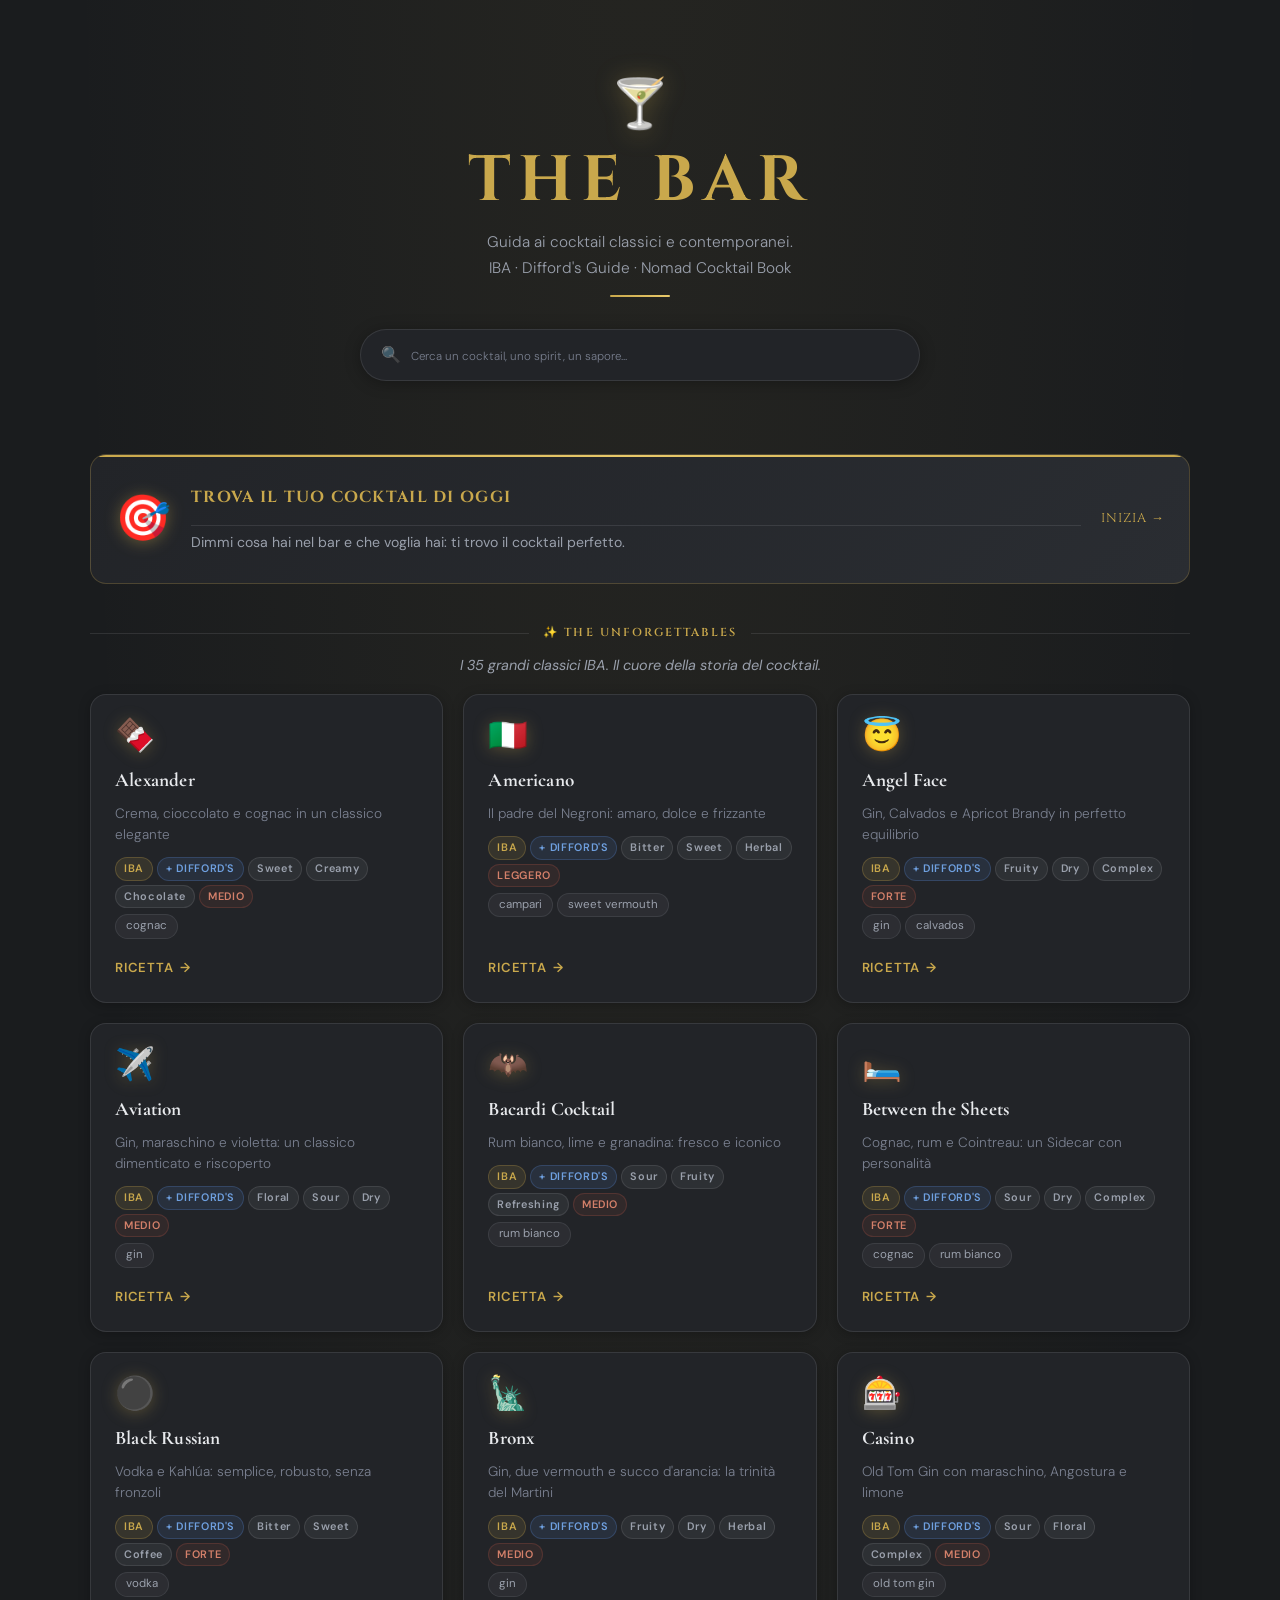
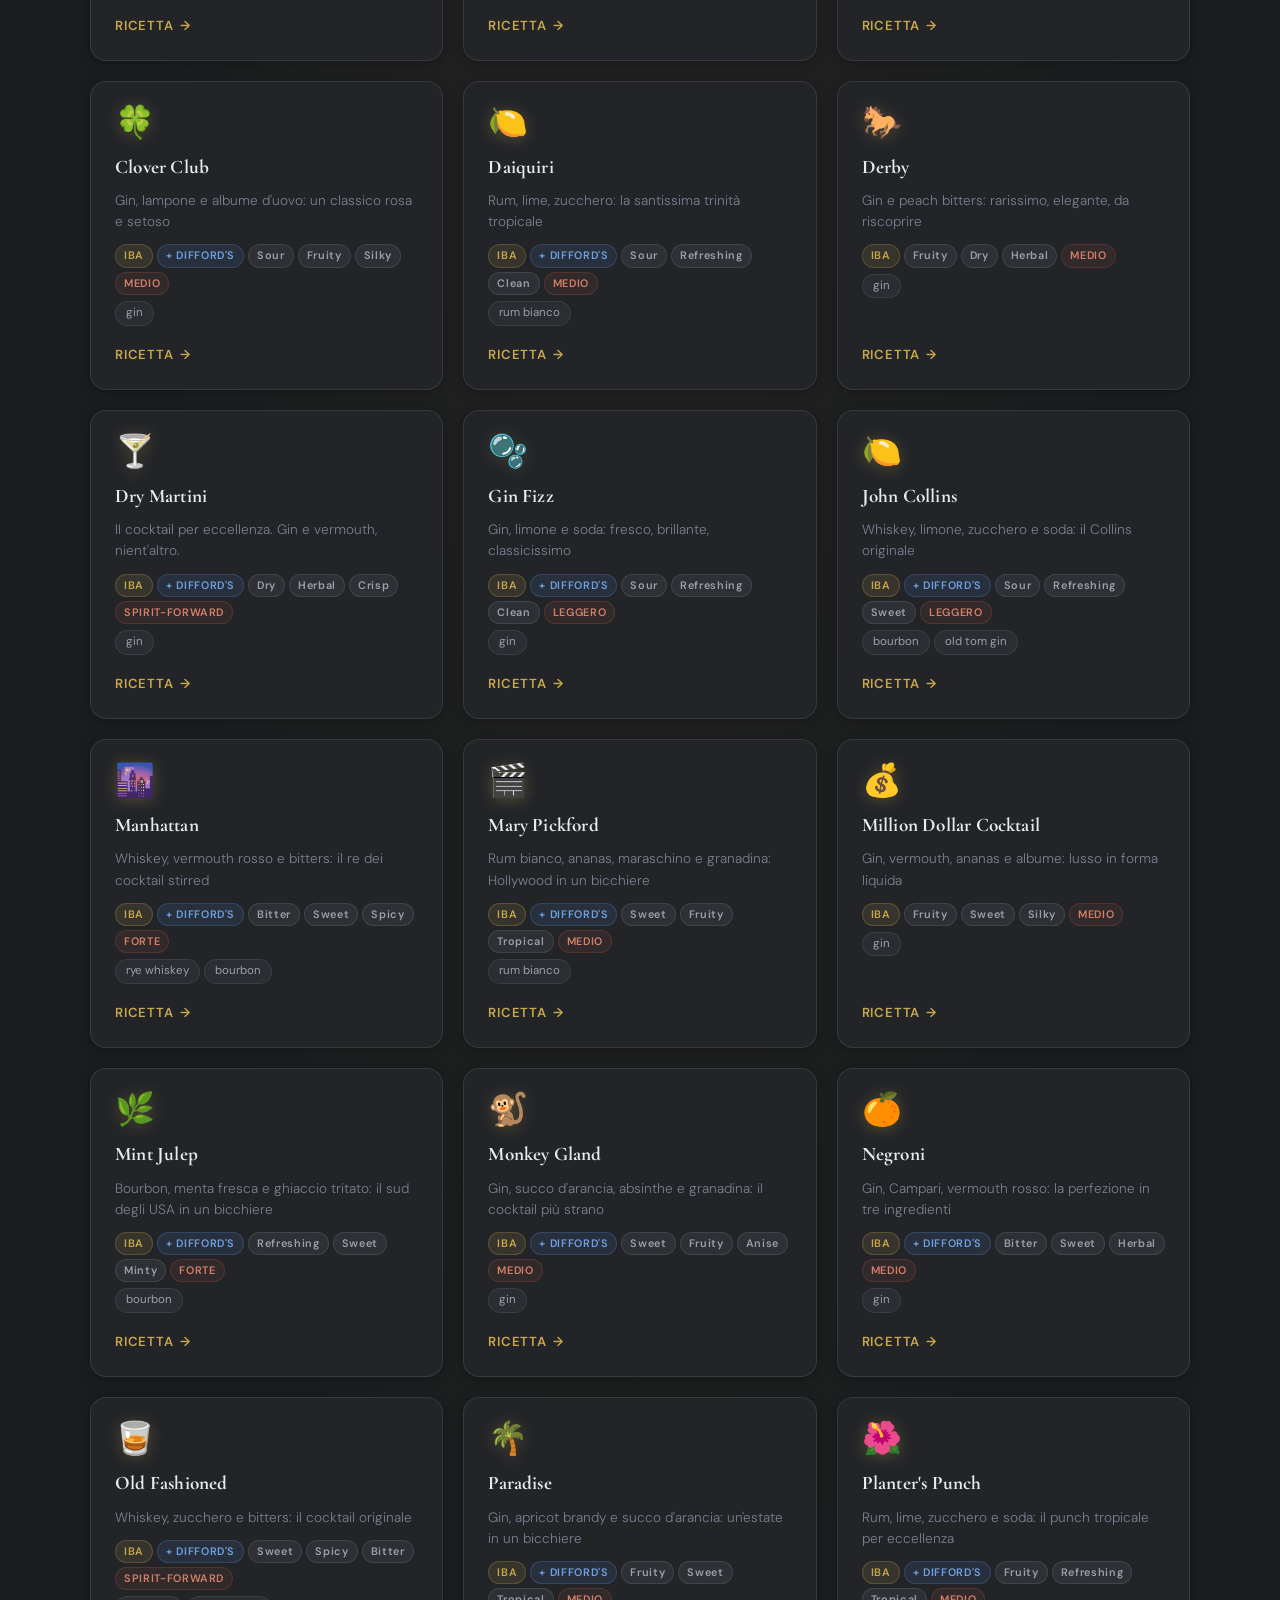
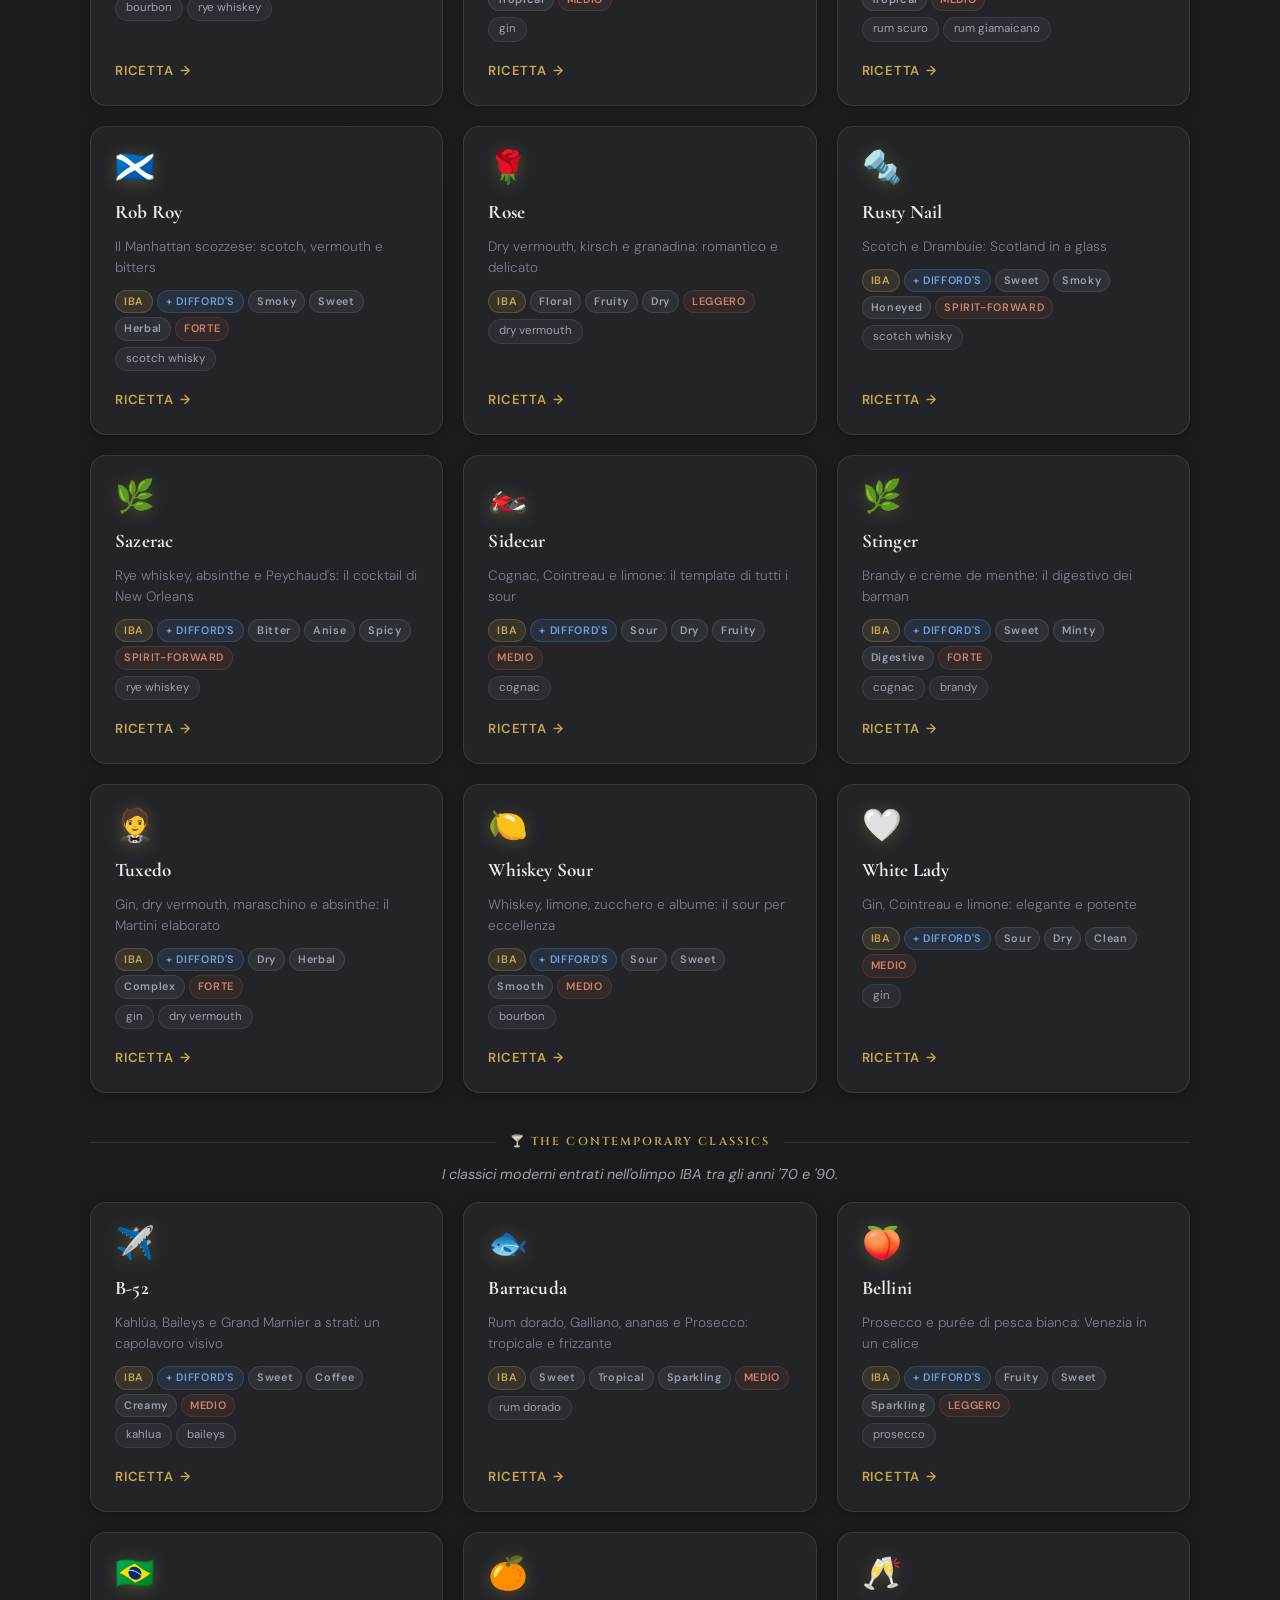
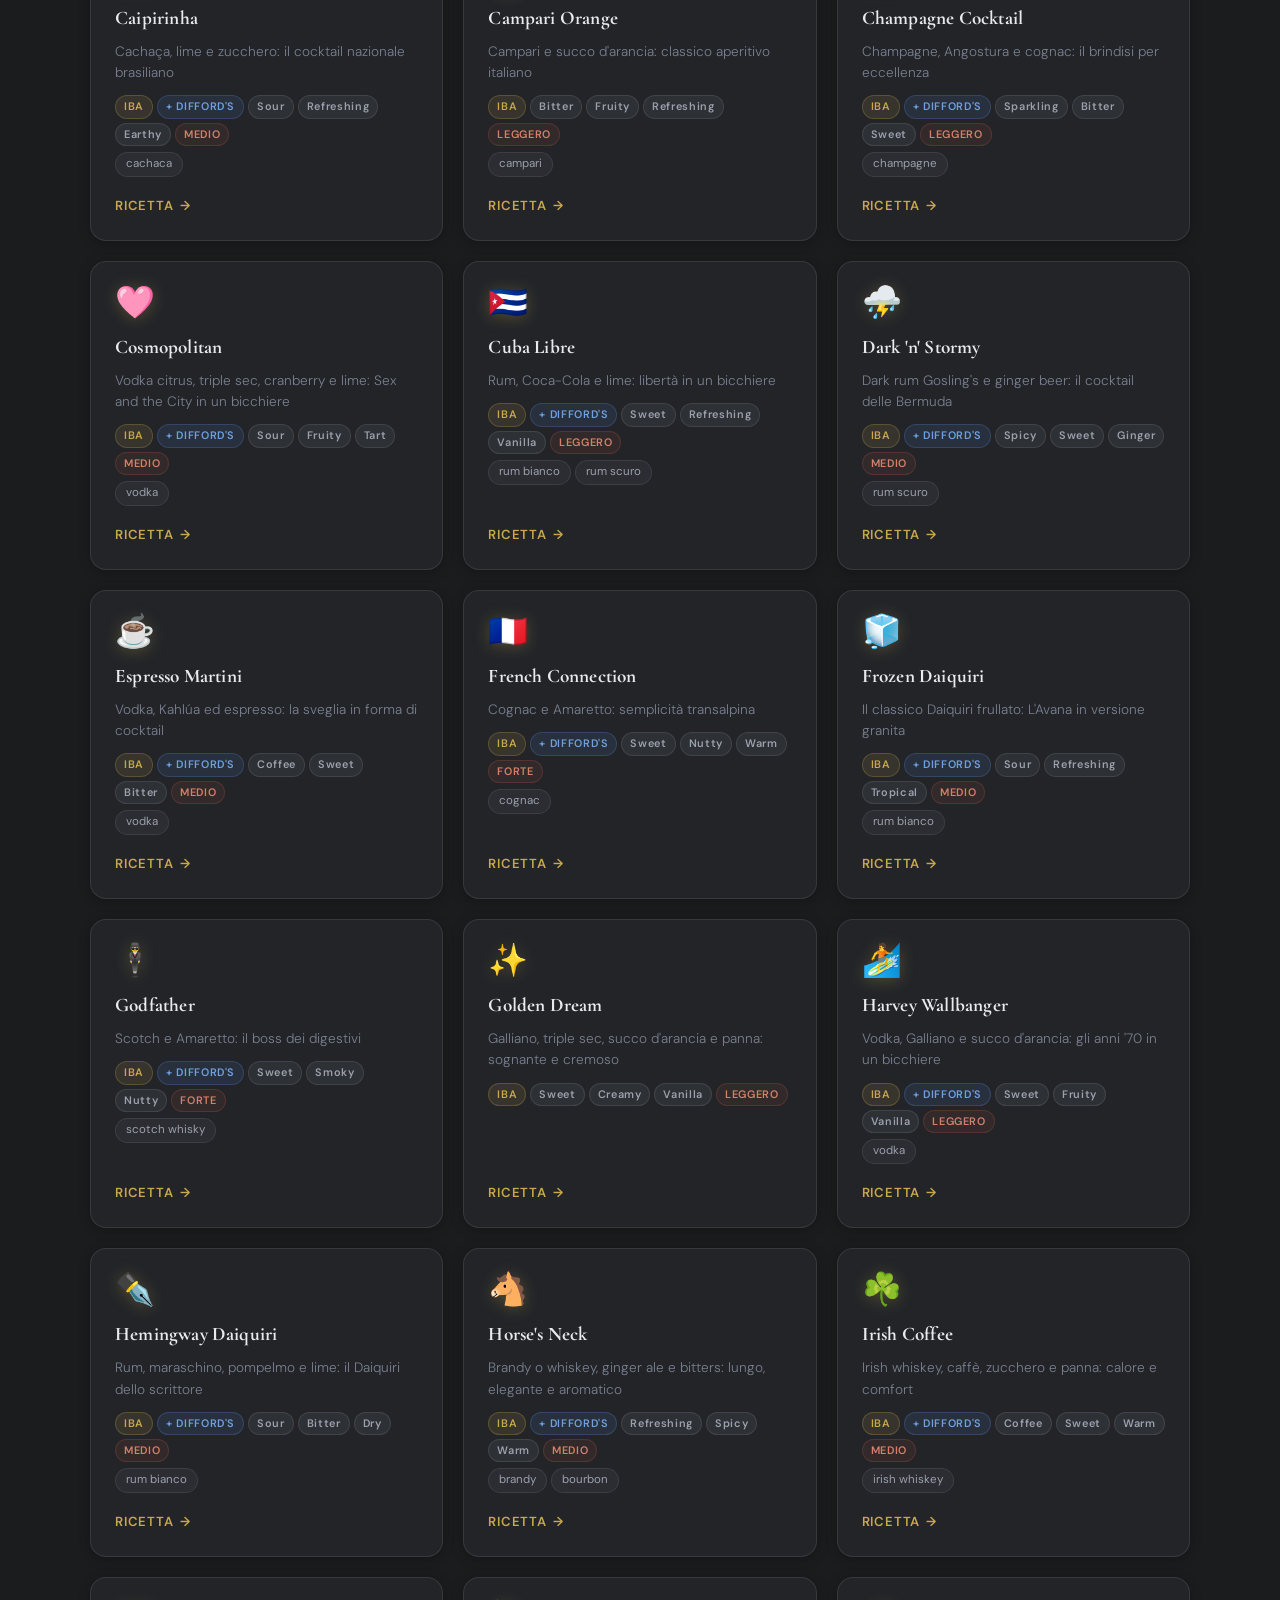
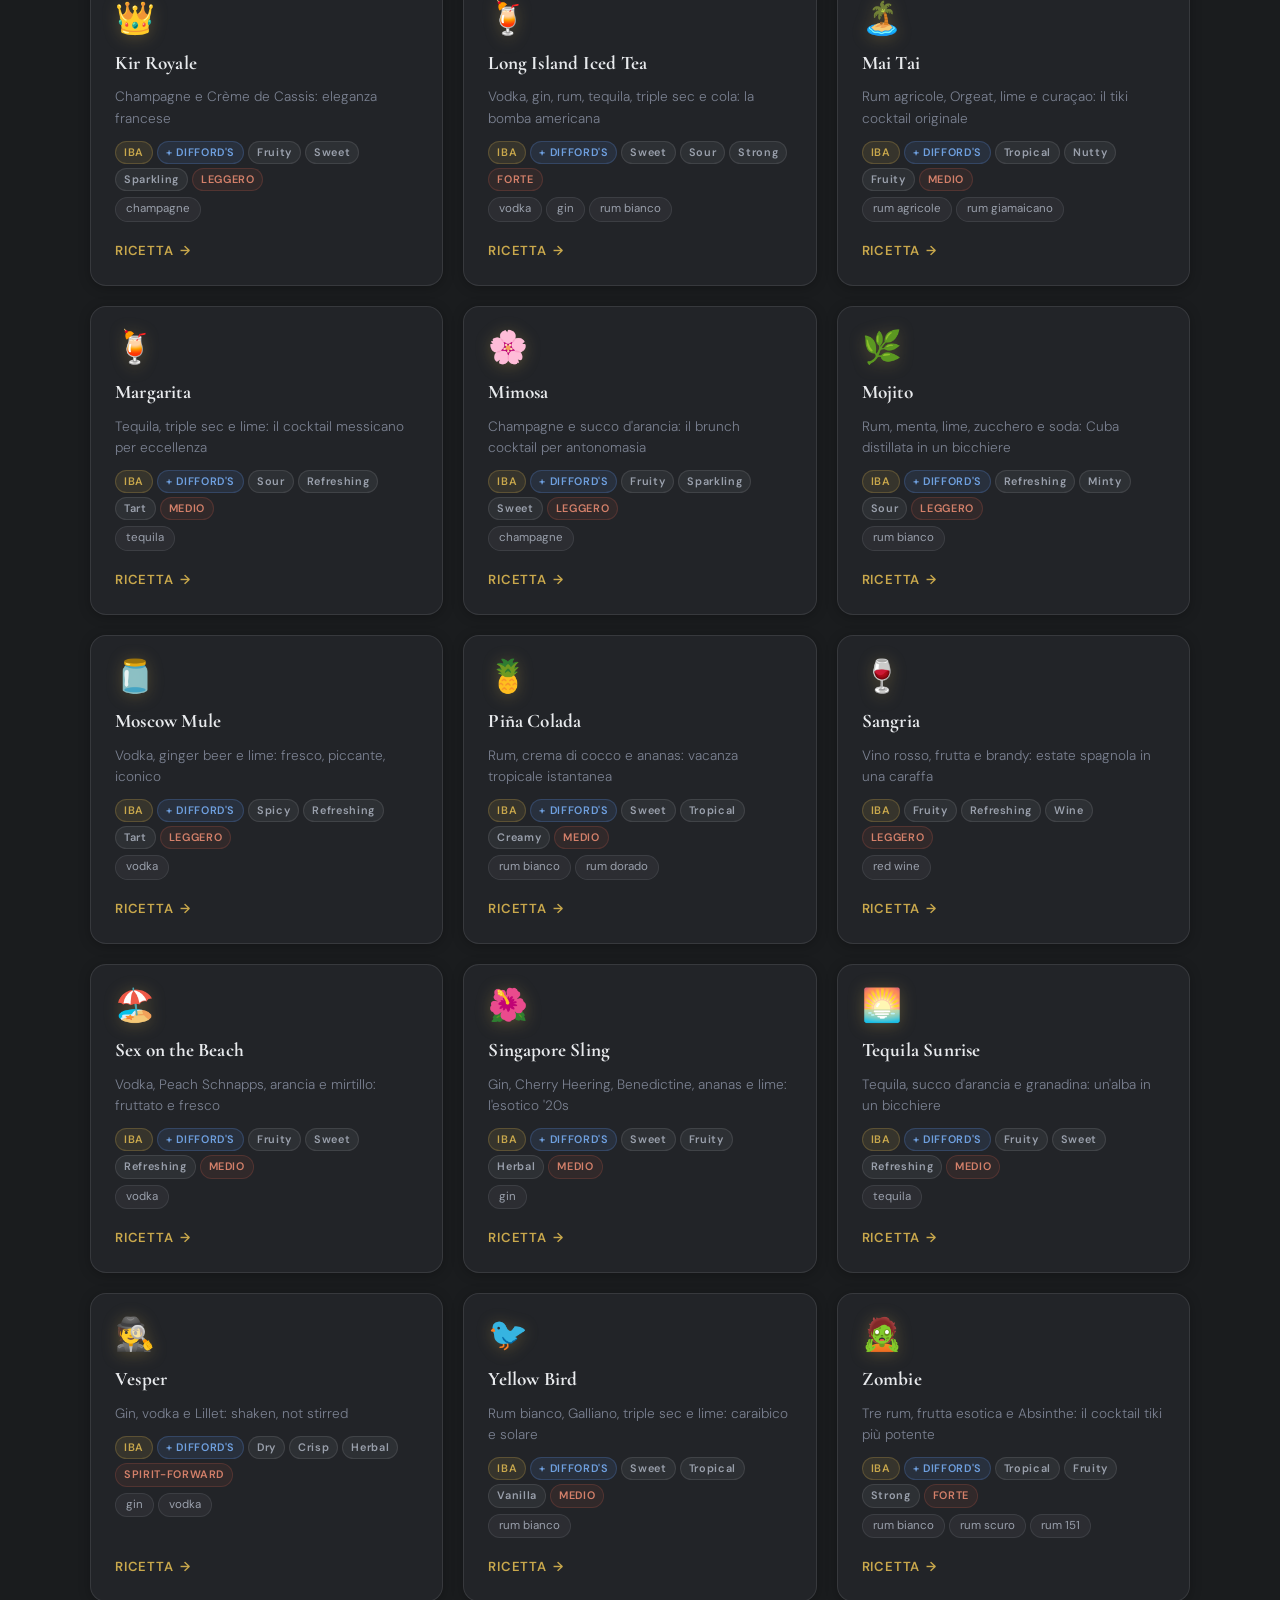
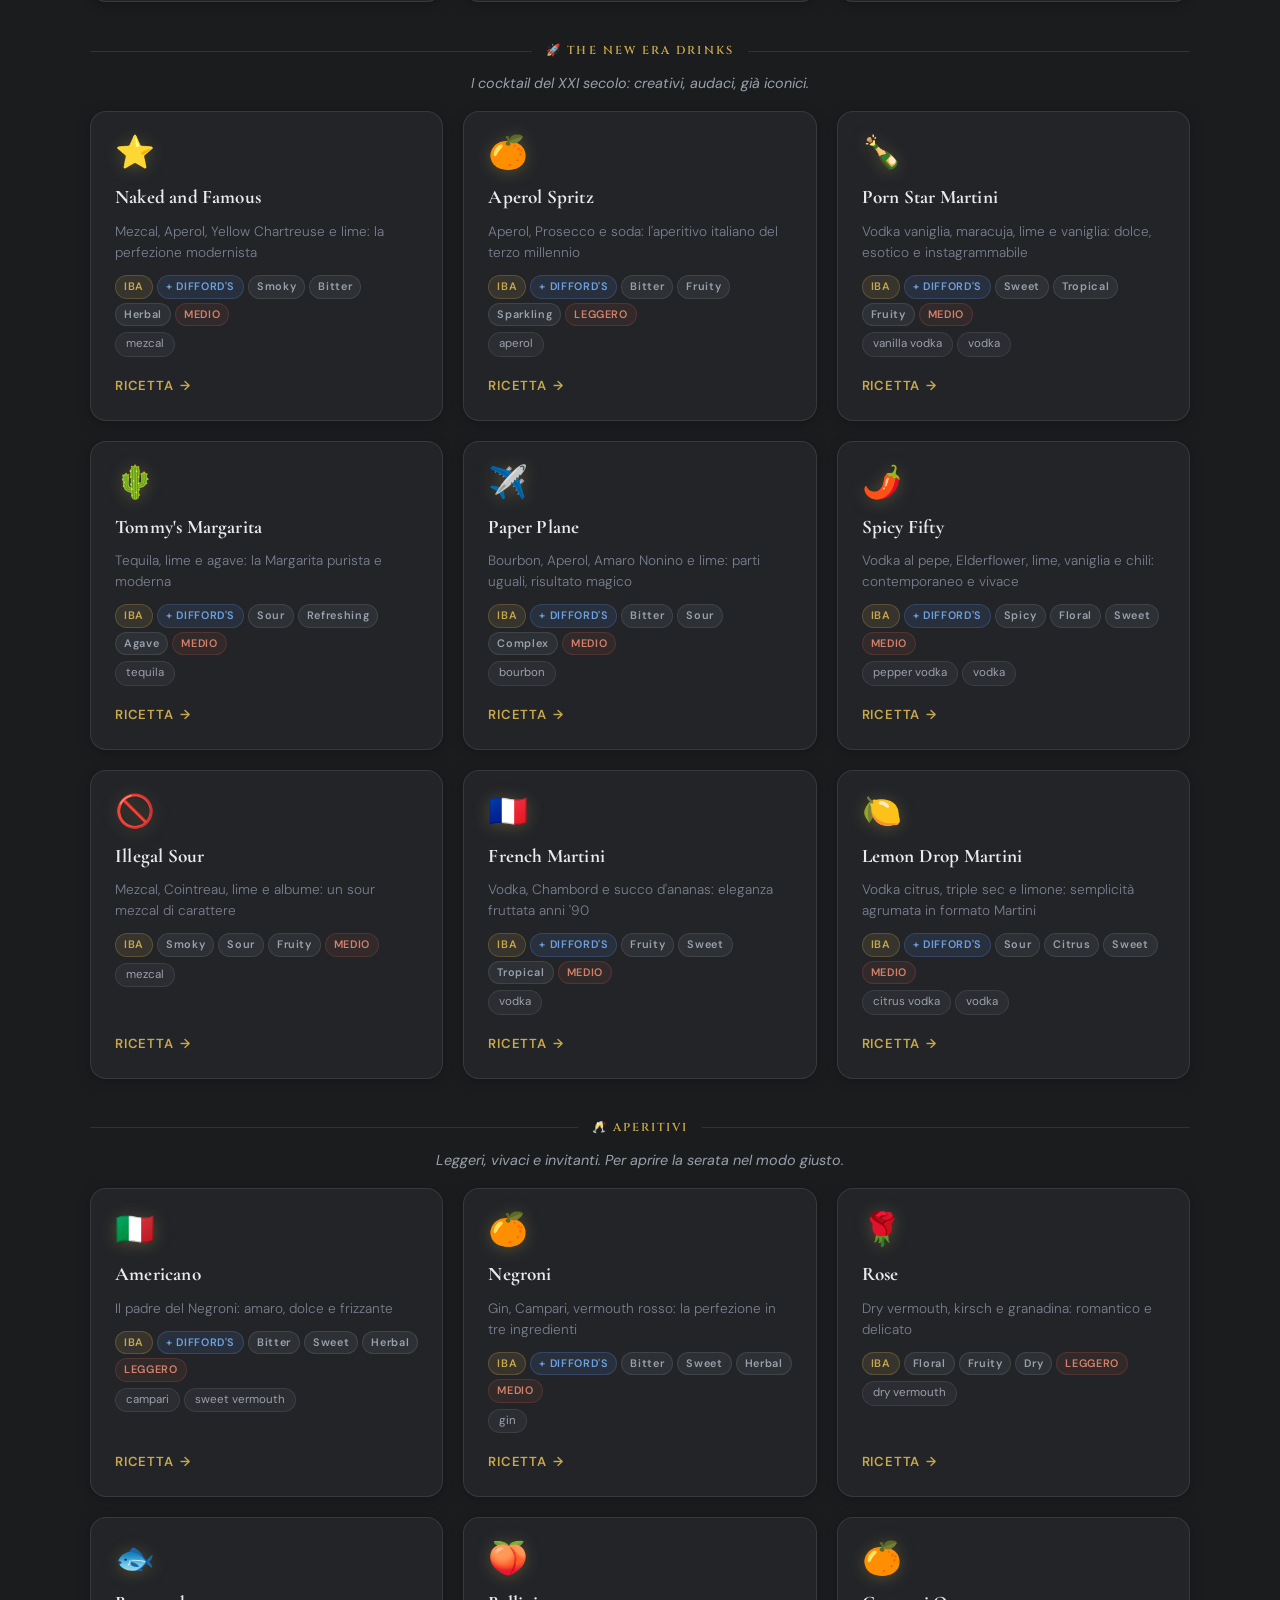
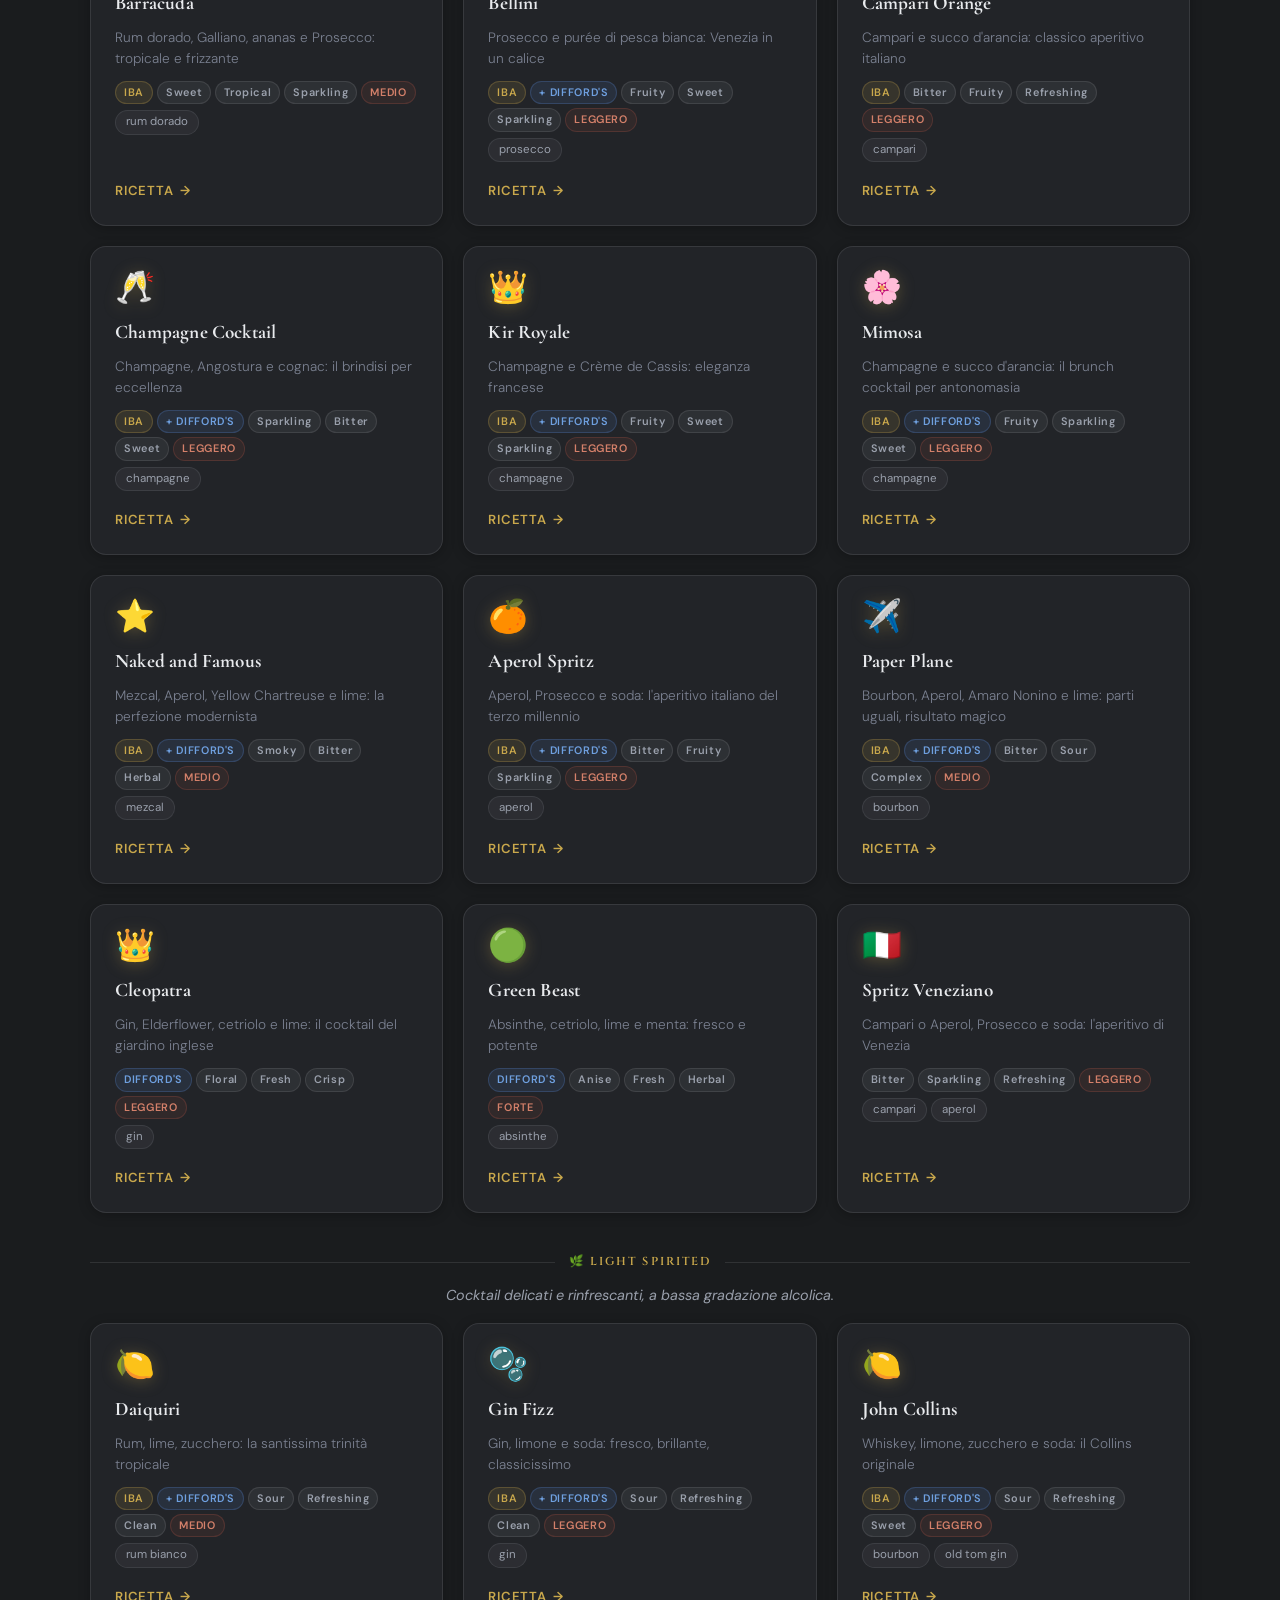
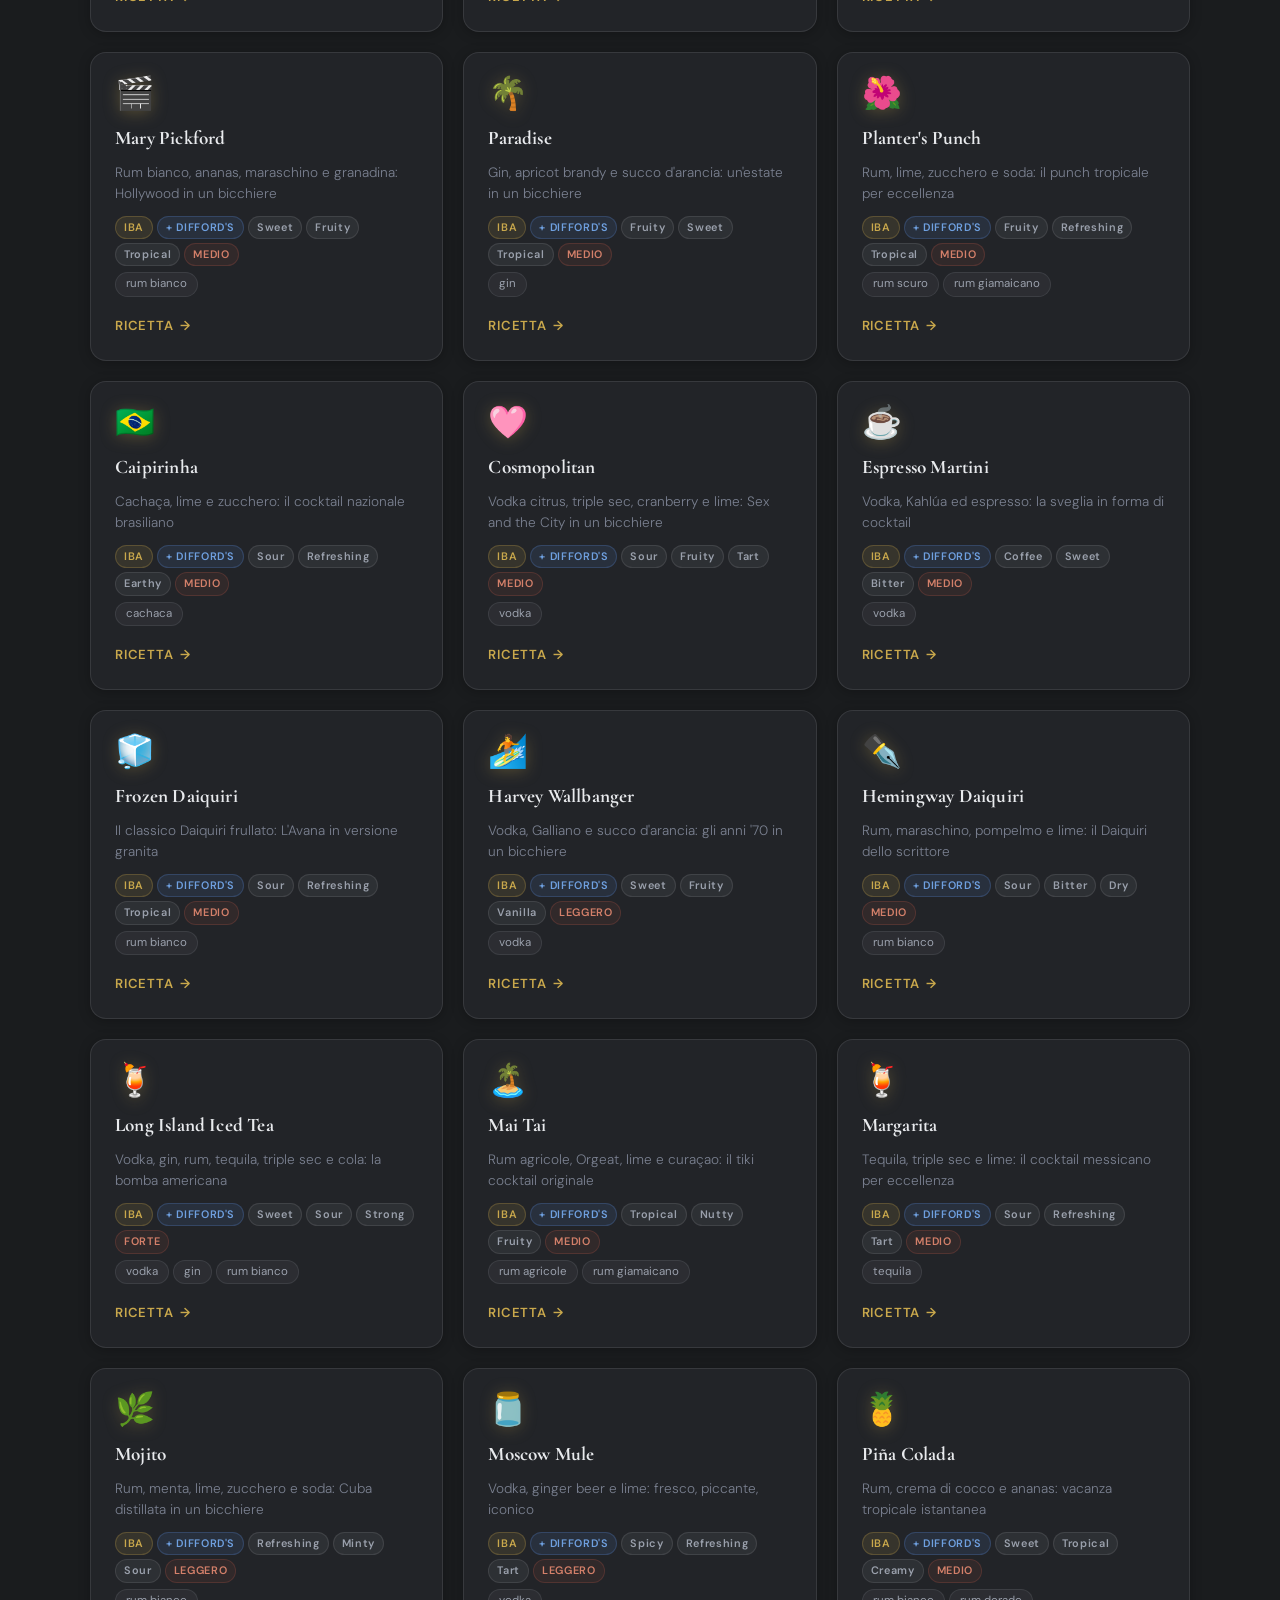
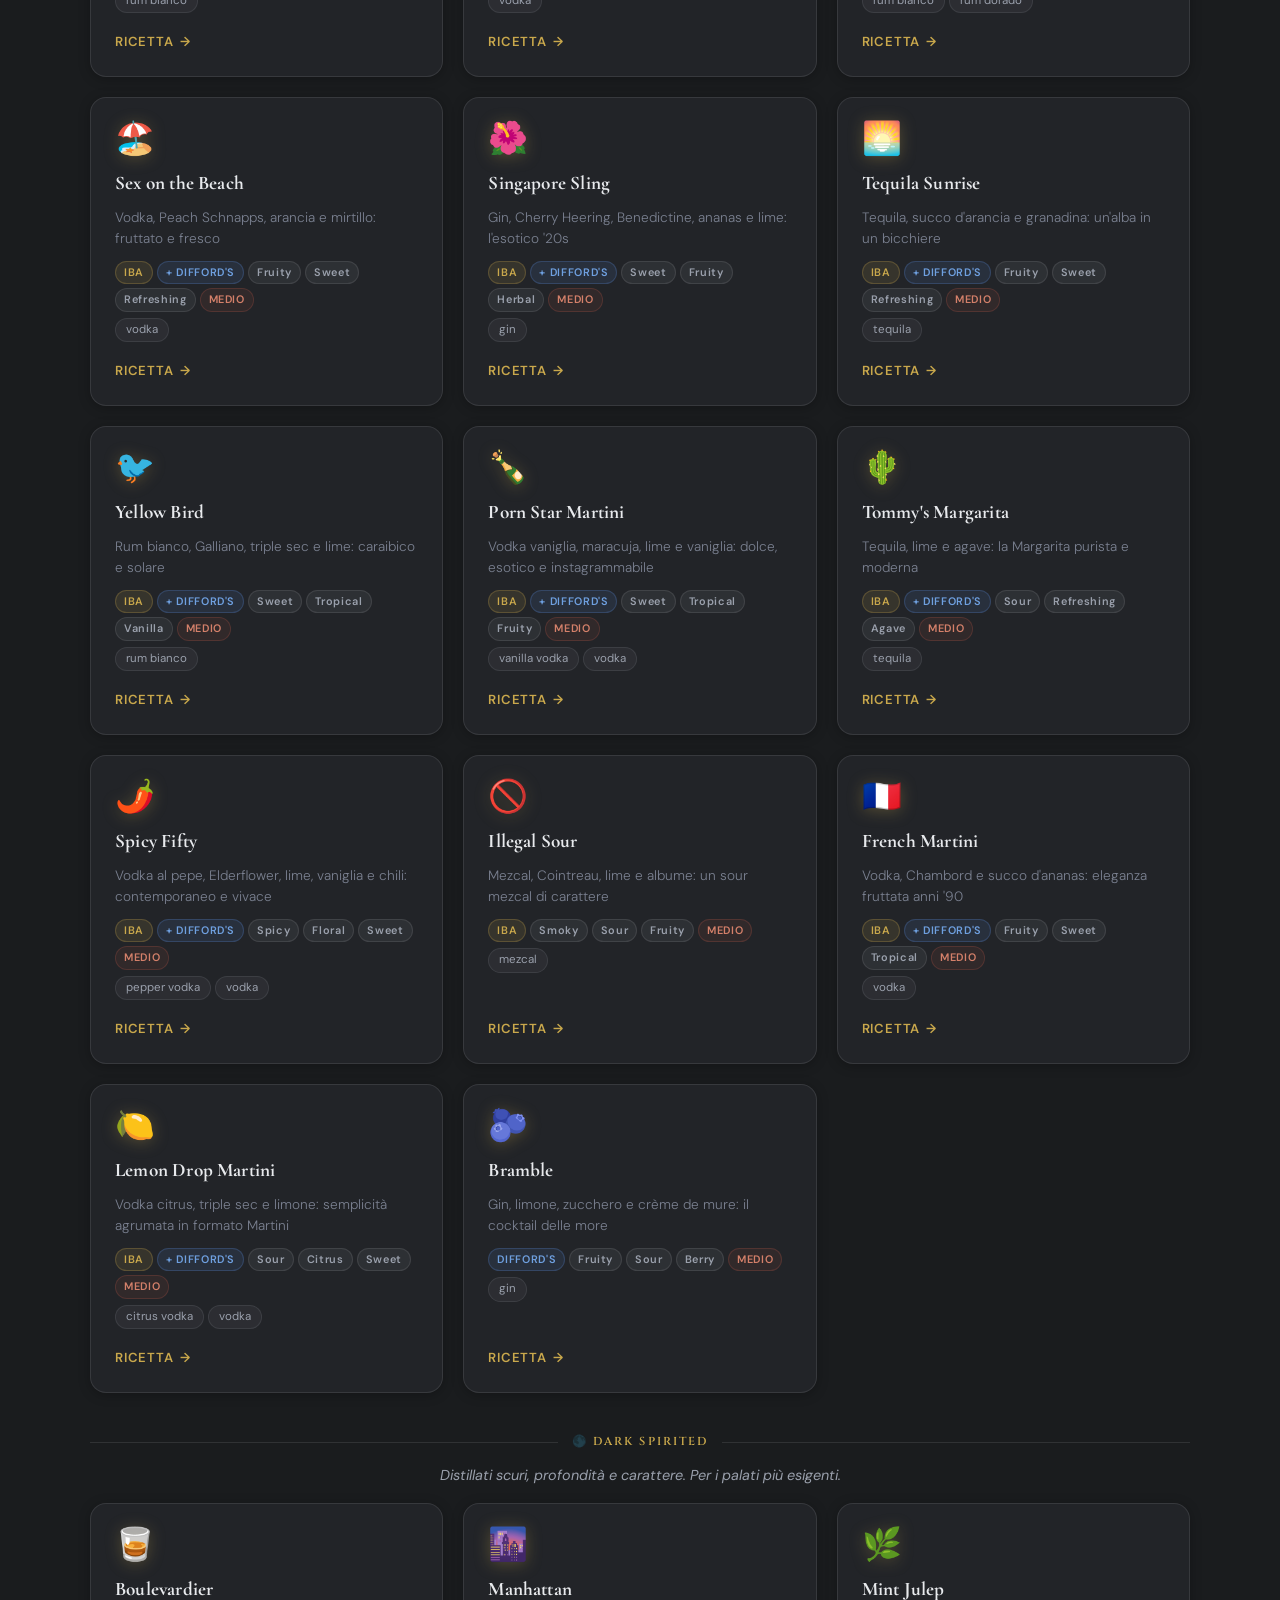
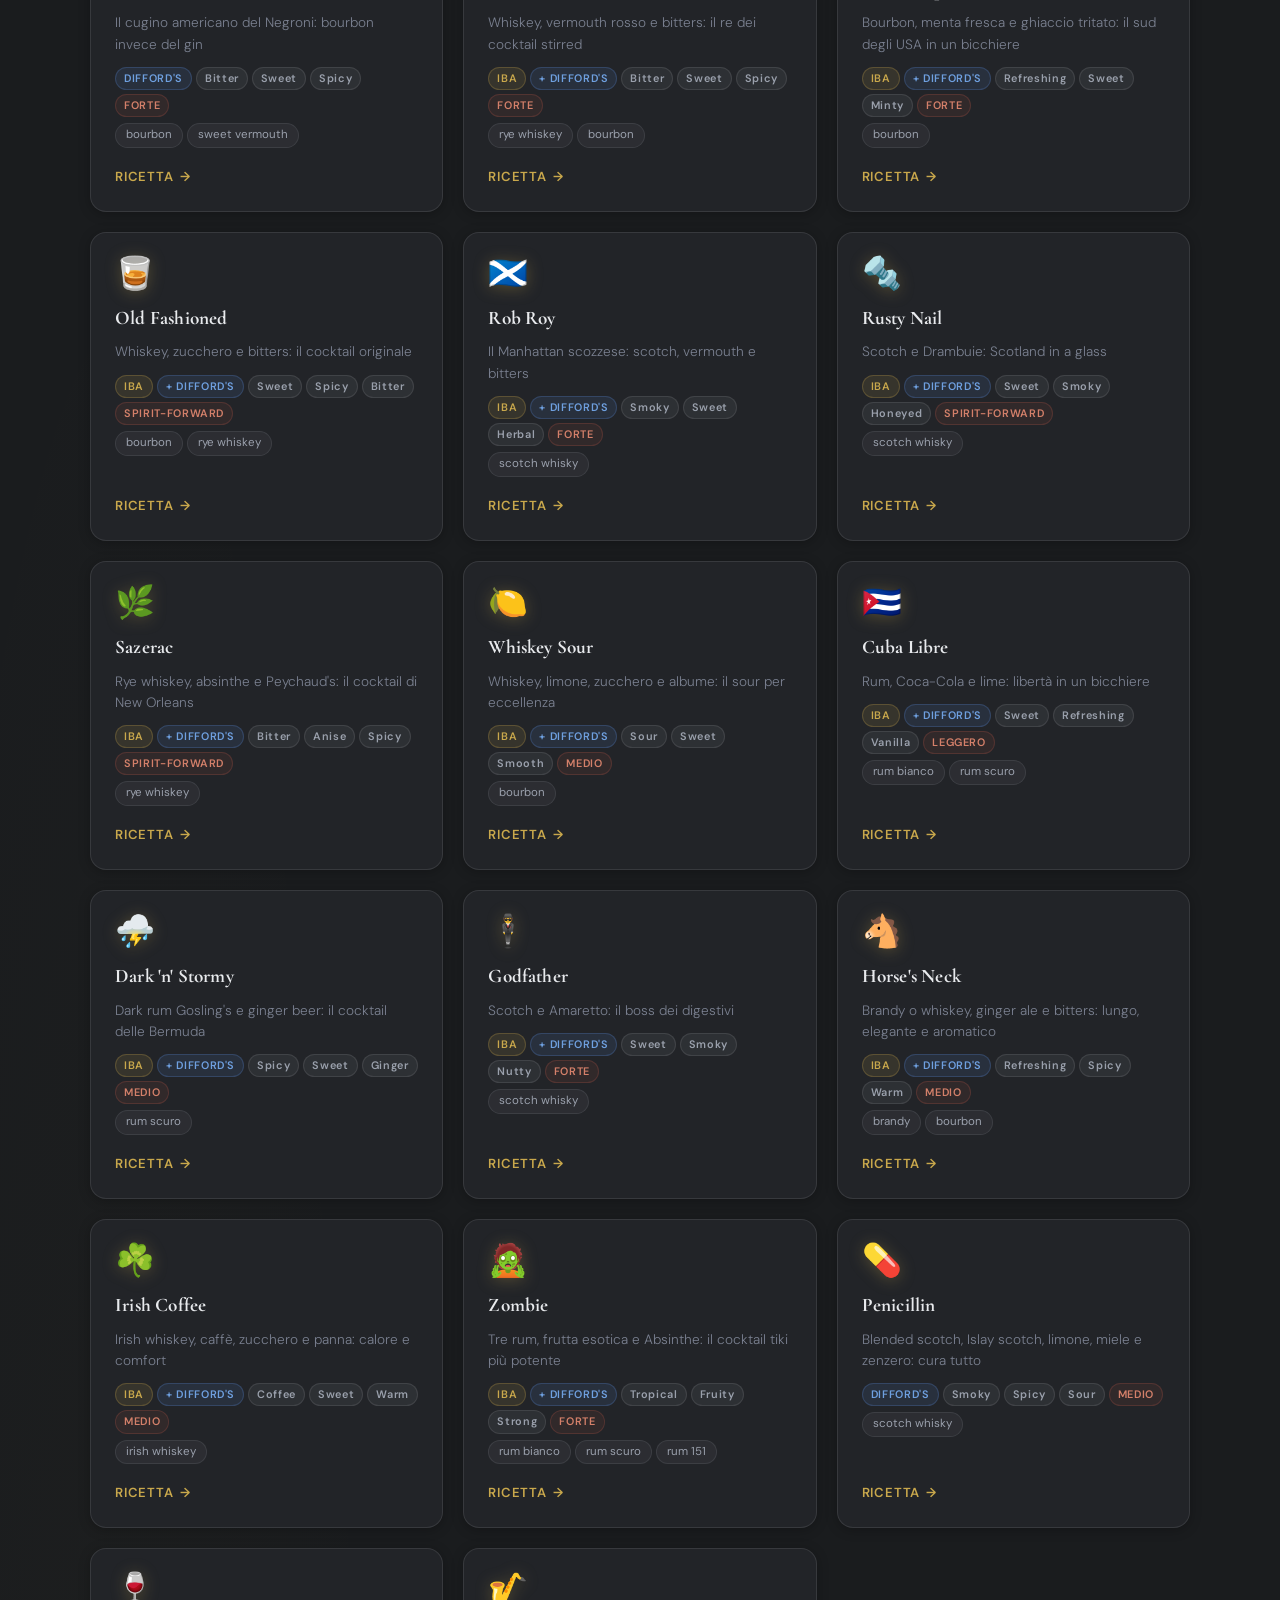
==== index.html @ 0c6a0b09 "first commit" ====
<!DOCTYPE html>
<html lang="it">
<head>
    <meta charset="UTF-8">
    <meta name="viewport" content="width=device-width, initial-scale=1.0">
    <title>The Bar — Cocktail Guide</title>
    <link rel="stylesheet" href="core.css">
    <link rel="stylesheet" href="components.css">
    <link rel="stylesheet" href="home-style.css">
    <script src="cocktails-data.js"></script>
    <script src="search-index.js"></script>
</head>
<body>

<div class="container">

    <header>
        <div class="logo">🍸</div>
        <h1>The Bar</h1>
        <p class="subtitle">Guida ai cocktail classici e contemporanei.<br>IBA · Difford's Guide · Nomad Cocktail Book</p>
        <div class="divider"></div>

        <!-- Barra di ricerca -->
        <div class="search-wrapper">
            <div class="search-box">
                <span class="search-icon">🔍</span>
                <input type="text" id="search-input" placeholder="Cerca un cocktail, uno spirit, un sapore…" autocomplete="off" spellcheck="false">
                <button class="search-clear" id="search-clear" aria-label="Cancella ricerca" hidden>✕</button>
            </div>
            <p class="search-status" id="search-status"></p>
            <div class="search-dropdown" id="search-dropdown" hidden></div>
        </div>
    </header>

    <main>

        <!-- ════ FEATURE CARD: TROVA IL TUO COCKTAIL ════ -->
        <a href="cocktail-finder.html" class="feature-card">
            <div class="feature-icon">🎯</div>
            <div class="feature-body">
                <h2>Trova il tuo cocktail di oggi</h2>
                <p>Dimmi cosa hai nel bar e che voglia hai: ti trovo il cocktail perfetto.</p>
            </div>
            <div class="feature-cta">Inizia <span class="arrow">→</span></div>
        </a>

        <!-- ════ IBA: THE UNFORGETTABLES ════ -->
        <div class="section-label">
            <div class="section-label-line"></div>
            <span>✨ The Unforgettables</span>
            <div class="section-label-line"></div>
        </div>
        <p class="section-desc">I 35 grandi classici IBA. Il cuore della storia del cocktail.</p>

        <div class="cards-grid" id="grid-unforgettables"></div>

        <!-- ════ IBA: THE CONTEMPORARY CLASSICS ════ -->
        <div class="section-label">
            <div class="section-label-line"></div>
            <span>🍸 The Contemporary Classics</span>
            <div class="section-label-line"></div>
        </div>
        <p class="section-desc">I classici moderni entrati nell'olimpo IBA tra gli anni '70 e '90.</p>

        <div class="cards-grid" id="grid-contemporary"></div>

        <!-- ════ IBA: THE NEW ERA ════ -->
        <div class="section-label">
            <div class="section-label-line"></div>
            <span>🚀 The New Era Drinks</span>
            <div class="section-label-line"></div>
        </div>
        <p class="section-desc">I cocktail del XXI secolo: creativi, audaci, già iconici.</p>

        <div class="cards-grid" id="grid-new-era"></div>

        <!-- ════ NOMAD: APERITIVI ════ -->
        <div class="section-label">
            <div class="section-label-line"></div>
            <span>🥂 Aperitivi</span>
            <div class="section-label-line"></div>
        </div>
        <p class="section-desc">Leggeri, vivaci e invitanti. Per aprire la serata nel modo giusto.</p>

        <div class="cards-grid" id="grid-aperitivi"></div>

        <!-- ════ NOMAD: LIGHT SPIRITED ════ -->
        <div class="section-label">
            <div class="section-label-line"></div>
            <span>🌿 Light Spirited</span>
            <div class="section-label-line"></div>
        </div>
        <p class="section-desc">Cocktail delicati e rinfrescanti, a bassa gradazione alcolica.</p>

        <div class="cards-grid" id="grid-light"></div>

        <!-- ════ NOMAD: DARK SPIRITED ════ -->
        <div class="section-label">
            <div class="section-label-line"></div>
            <span>🌑 Dark Spirited</span>
            <div class="section-label-line"></div>
        </div>
        <p class="section-desc">Distillati scuri, profondità e carattere. Per i palati più esigenti.</p>

        <div class="cards-grid" id="grid-dark"></div>

        <!-- ════ NOMAD: CLASSICS ════ -->
        <div class="section-label">
            <div class="section-label-line"></div>
            <span>🏛️ Classics</span>
            <div class="section-label-line"></div>
        </div>
        <p class="section-desc">La selezione Nomad dei grandi classici senza tempo.</p>

        <div class="cards-grid" id="grid-classics"></div>

        <!-- ════ NOMAD: SOFT COCKTAILS ════ -->
        <div class="section-label">
            <div class="section-label-line"></div>
            <span>🌱 Soft Cocktails</span>
            <div class="section-label-line"></div>
        </div>
        <p class="section-desc">Senza alcol, ma senza compromessi sul gusto.</p>

        <div class="cards-grid" id="grid-soft"></div>

        <!-- ════ NOMAD: BASICS ════ -->
        <div class="section-label">
            <div class="section-label-line"></div>
            <span>🧪 Basics</span>
            <div class="section-label-line"></div>
        </div>
        <p class="section-desc">Sciroppi, cordiali e preparazioni base da avere sempre a portata di mano.</p>

        <div class="cards-grid" id="grid-basics"></div>

    </main>

    <footer>
        <p>The Bar · Basato su <strong>IBA Official Cocktails</strong>, <strong>Difford's Guide</strong> e <strong>Nomad Cocktail Book</strong></p>
    </footer>

</div>

<script>
(function () {
    // Mappa delle griglie
    const GRIDS = [
        { id: 'grid-unforgettables', list: IBA_UNFORGETTABLES,  page: 'cocktail-unforgettables.html' },
        { id: 'grid-contemporary',   list: IBA_CONTEMPORARY,    page: 'cocktail-contemporary.html' },
        { id: 'grid-new-era',        list: IBA_NEW_ERA,         page: 'cocktail-new-era.html' },
        { id: 'grid-aperitivi',      list: NOMAD_APERITIVI,     page: 'cocktail-aperitivi.html' },
        { id: 'grid-light',          list: NOMAD_LIGHT,         page: 'cocktail-light.html' },
        { id: 'grid-dark',           list: NOMAD_DARK,          page: 'cocktail-dark.html' },
        { id: 'grid-classics',       list: NOMAD_CLASSICS,      page: 'cocktail-classics.html' },
        { id: 'grid-soft',           list: NOMAD_SOFT,          page: 'cocktail-soft.html' },
        { id: 'grid-basics',         list: NOMAD_BASICS,        page: 'cocktail-basics.html' },
    ];

    function strengthLabel(s) {
        const map = { light: 'Leggero', medium: 'Medio', strong: 'Forte', 'spirit-forward': 'Spirit-forward', none: '' };
        return map[s] || s || '';
    }

    function badgesHtml(c) {
        const b = [];
        if (c.iba)    b.push('<span class="badge badge--iba">IBA</span>');
        if (c.difford && !c.iba) b.push('<span class="badge badge--difford">Difford\'s</span>');
        if (c.difford && c.iba) b.push('<span class="badge badge--difford">+ Difford\'s</span>');
        return b.join('');
    }

    function tasteChips(c) {
        return (c.taste || []).slice(0, 3).map(t =>
            `<span class="badge badge--taste">${t}</span>`
        ).join('');
    }

    function renderCard(c) {
        const sl = strengthLabel(c.strength);
        return `
        <a href="cocktail-recipe.html?id=${c.id}" class="calc-card" data-search="${[c.name, ...(c.baseSpirits||[]), ...(c.ingredients||[]), ...(c.taste||[])].join(' ')}">
            <div class="card-icon">${c.emoji}</div>
            <div class="card-body">
                <h2>${c.name}</h2>
                <p class="card-desc">${c.tagline}</p>
                <div class="card-badges">
                    ${badgesHtml(c)}
                    ${tasteChips(c)}
                    ${sl ? `<span class="badge badge--strength">${sl}</span>` : ''}
                </div>
                <div class="card-spirits">${(c.baseSpirits||[]).slice(0,3).map(s => `<span class="spirit-tag">${s}</span>`).join('')}</div>
            </div>
            <div class="card-cta">Ricetta <span class="arrow">→</span></div>
        </a>`;
    }

    GRIDS.forEach(({ id, list }) => {
        const el = document.getElementById(id);
        if (!el) return;
        if (!list || list.length === 0) {
            el.innerHTML = '<p class="empty-section">Nessuna ricetta in questa sezione.</p>';
            return;
        }
        el.innerHTML = list.map(renderCard).join('');
    });
})();
</script>

</body>
</html>
---- core.css ----
/* ══════════════════════════════════════════════════════════════════════════
   core.css  –  Variabili globali, reset, tipografia — Cocktail Bar
══════════════════════════════════════════════════════════════════════════ */

@import url('https://fonts.googleapis.com/css2?family=Cormorant+Garamond:ital,wght@0,400;0,600;0,700;1,400;1,600&family=DM+Sans:wght@300;400;500;600&family=Cinzel:wght@400;600;700&family=DM+Mono:wght@400;500&display=swap');

:root {
    /* Palette principale — silver/grigio raffinato */
    --bg:          #1a1c1e;
    --bg2:         #141618;
    --surface:     #222428;
    --surface2:    #2a2d32;
    --surface3:    #32363c;
    --silver:      #c8cdd6;
    --silver2:     #9aa0ac;
    --silver3:     #6b7280;
    --gold:        #c9a84c;
    --gold2:       #e8c96a;
    --gold-pale:   rgba(201,168,76,0.1);
    --accent:      #c9a84c;
    --accent2:     #e8c96a;
    --text:        #e8eaed;
    --text2:       #b8bdc6;
    --muted:       #7a8090;
    --border:      rgba(200,205,214,0.12);
    --border-soft: rgba(255,255,255,0.06);
    --border-gold: rgba(201,168,76,0.25);
    --error:       #e05c4b;
    --shadow:      0 4px 24px rgba(0,0,0,0.4);
    --shadow-lg:   0 16px 56px rgba(0,0,0,0.5);
    --shadow-sm:   0 2px 12px rgba(0,0,0,0.25);
    --radius:      10px;
    --radius-lg:   16px;

    /* Palette estesa */
    --paper:       #222428;
    --paper2:      #2a2d32;
    --ink:         #e8eaed;
    --ink2:        #b8bdc6;
    --accent-pale: rgba(201,168,76,0.08);

    /* Font */
    --font-display:     'Cinzel', 'Playfair Display', serif;
    --font-display-alt: 'Cormorant Garamond', Georgia, serif;
    --font-body:        'DM Sans', sans-serif;
    --font-mono:        'DM Mono', monospace;
}

*, *::before, *::after {
    box-sizing: border-box;
    margin: 0;
    padding: 0;
}

html { scroll-behavior: smooth; }

body {
    font-family: var(--font-body);
    background-color: var(--bg);
    color: var(--text);
    min-height: 100vh;
    line-height: 1.6;
}

body.calc-page {
    padding: 20px 16px 60px;
    background-image: radial-gradient(ellipse 80% 50% at 50% -10%, rgba(201,168,76,0.06) 0%, transparent 70%);
}

.container      { max-width: 1100px; margin: 0 auto; width: 100%; }
.container--wide { max-width: 1200px; margin: 0 auto; width: 100%; }
.container--home { max-width: 960px; width: 100%; }

header {
    text-align: center;
    padding: 36px 0 32px;
}

h1 {
    font-family: var(--font-display);
    font-size: clamp(2rem, 6vw, 3.2rem);
    font-weight: 700;
    color: var(--gold);
    letter-spacing: 0.05em;
    line-height: 1.1;
    text-transform: uppercase;
}

h2 {
    font-family: var(--font-display-alt);
    font-size: 1.2rem;
    font-weight: 700;
    color: var(--text);
    display: flex;
    align-items: center;
    gap: 10px;
    padding-bottom: 14px;
    margin-bottom: 22px;
    border-bottom: 1px solid var(--border);
}

h3 {
    font-family: var(--font-display-alt);
    font-size: 1rem;
    font-weight: 700;
    color: var(--text);
    display: flex;
    align-items: center;
    gap: 8px;
    margin-bottom: 14px;
}

.subtitle {
    margin-top: 10px;
    color: var(--muted);
    font-size: 0.95rem;
    font-weight: 300;
}

.divider {
    width: 60px;
    height: 2px;
    background: linear-gradient(90deg, var(--gold), var(--gold2));
    border-radius: 2px;
    margin: 14px auto 0;
}

.back-nav { padding: 10px 0 0; margin-bottom: -10px; }
.back-nav a {
    font-size: 0.82rem;
    font-weight: 600;
    color: var(--muted);
    text-decoration: none;
    letter-spacing: 0.03em;
    transition: color 0.18s;
}
.back-nav a:hover { color: var(--gold); }

@media (max-width: 768px) {
    body.calc-page { padding: 12px 12px 40px; }
    h2 { font-size: 1.05rem; }
}
@media (max-width: 420px) {
    body.calc-page { padding: 10px 10px 40px; }
}
---- components.css ----
/* ══════════════════════════════════════════════════════════════════════════
   components.css  –  Componenti UI riutilizzabili — Cocktail Bar
══════════════════════════════════════════════════════════════════════════ */

/* ══════════════════════════
   CARD HOME (calc-card)
══════════════════════════ */

.cards-grid {
    display: grid;
    grid-template-columns: repeat(auto-fill, minmax(280px, 1fr));
    gap: 20px;
    margin-bottom: 12px;
}

.calc-card {
    display: flex;
    flex-direction: column;
    background: var(--surface);
    border: 1px solid var(--border);
    border-radius: var(--radius-lg);
    padding: 24px;
    text-decoration: none;
    color: var(--text);
    transition: transform 0.2s, box-shadow 0.2s, border-color 0.2s;
    box-shadow: var(--shadow-sm);
    position: relative;
    overflow: hidden;
}

.calc-card::before {
    content: '';
    position: absolute;
    top: 0; left: 0; right: 0;
    height: 2px;
    background: linear-gradient(90deg, var(--gold), var(--gold2), var(--gold));
    opacity: 0;
    transition: opacity 0.25s;
}

.calc-card:hover {
    transform: translateY(-3px);
    box-shadow: 0 12px 40px rgba(0,0,0,0.4);
    border-color: var(--border-gold);
}

.calc-card:hover::before { opacity: 1; }

.card-icon {
    font-size: 2rem;
    line-height: 1;
    margin-bottom: 14px;
    display: block;
    filter: drop-shadow(0 2px 8px rgba(201,168,76,0.3));
}

.card-body { flex: 1; }

.card-body h2 {
    font-family: var(--font-display-alt);
    font-size: 1.2rem;
    font-weight: 700;
    color: var(--text);
    border: none;
    padding: 0;
    margin-bottom: 8px;
    display: block;
    letter-spacing: 0.01em;
}

.card-desc {
    font-size: 0.85rem;
    color: var(--muted);
    line-height: 1.55;
    margin-bottom: 12px;
    font-weight: 300;
}

.card-features {
    list-style: none;
    display: flex;
    flex-direction: column;
    gap: 5px;
}

.card-features li {
    font-size: 0.8rem;
    color: var(--text2);
    font-weight: 400;
    display: flex;
    align-items: flex-start;
    gap: 7px;
}

.card-features li::before {
    content: '—';
    color: var(--gold);
    font-size: 0.75rem;
    flex-shrink: 0;
    margin-top: 1px;
}

.card-cta {
    margin-top: 18px;
    font-size: 0.82rem;
    font-weight: 600;
    color: var(--gold);
    letter-spacing: 0.06em;
    text-transform: uppercase;
    display: flex;
    align-items: center;
    gap: 6px;
}

.card-cta .arrow {
    transition: transform 0.2s;
}
.calc-card:hover .arrow { transform: translateX(3px); }

/* ══════════════════════════
   SECTION LABEL
══════════════════════════ */

.section-label {
    display: flex;
    align-items: center;
    gap: 14px;
    margin: 40px 0 20px;
    font-family: var(--font-display);
    font-size: 0.72rem;
    font-weight: 600;
    letter-spacing: 0.18em;
    text-transform: uppercase;
    color: var(--silver3);
}

.section-label-line {
    flex: 1;
    height: 1px;
    background: var(--border);
}

.section-label span {
    white-space: nowrap;
    color: var(--gold);
}

/* ══════════════════════════
   RECIPE CARD (ricettario)
══════════════════════════ */

article.recipe-card {
    background: var(--surface);
    border: 1px solid var(--border);
    border-radius: var(--radius-lg);
    margin-bottom: 12px;
    overflow: hidden;
    box-shadow: var(--shadow-sm);
    transition: box-shadow 0.2s, border-color 0.2s;
}

article.recipe-card:hover { border-color: var(--border-gold); }

.recipe-toggle {
    display: flex;
    align-items: center;
    gap: 14px;
    padding: 18px 20px;
    cursor: pointer;
    background: none;
    border: none;
    width: 100%;
    text-align: left;
    color: var(--text);
    transition: background 0.15s;
    font-family: inherit;
}

.recipe-toggle:hover { background: var(--surface2); }

.recipe-emoji { font-size: 1.5rem; flex-shrink: 0; }

.recipe-info { flex: 1; min-width: 0; }

.recipe-info h3 {
    font-family: var(--font-display-alt);
    font-size: 1.05rem;
    font-weight: 700;
    color: var(--text);
    margin: 0;
    display: block;
    white-space: nowrap;
    overflow: hidden;
    text-overflow: ellipsis;
}

.recipe-tagline {
    font-size: 0.78rem;
    color: var(--muted);
    margin-top: 2px;
    font-weight: 300;
}

.recipe-badges {
    display: flex;
    gap: 6px;
    flex-wrap: wrap;
    margin-top: 5px;
}

.badge {
    display: inline-block;
    font-size: 0.68rem;
    font-weight: 600;
    letter-spacing: 0.06em;
    text-transform: uppercase;
    padding: 2px 8px;
    border-radius: 20px;
    background: var(--surface3);
    color: var(--silver2);
    border: 1px solid var(--border);
}

.badge--iba { background: rgba(201,168,76,0.12); color: var(--gold); border-color: var(--border-gold); }
.badge--difford { background: rgba(100,160,255,0.1); color: #6fa0e0; border-color: rgba(100,160,255,0.2); }
.badge--spirit { background: rgba(180,100,200,0.1); color: #c880e0; border-color: rgba(180,100,200,0.2); }
.badge--light { background: rgba(100,200,160,0.1); color: #6ec8a0; border-color: rgba(100,200,160,0.2); }
.badge--strong { background: rgba(230,100,80,0.1); color: #e08060; border-color: rgba(230,100,80,0.2); }
.badge--sweet { background: rgba(230,160,80,0.1); color: #e0a060; border-color: rgba(230,160,80,0.2); }
.badge--sour { background: rgba(200,230,80,0.1); color: #c0d060; border-color: rgba(200,230,80,0.2); }
.badge--dry { background: rgba(160,180,200,0.1); color: #a0b4c8; border-color: rgba(160,180,200,0.2); }
.badge--fruity { background: rgba(230,100,130,0.1); color: #e08090; border-color: rgba(230,100,130,0.2); }
.badge--category { background: rgba(201,168,76,0.07); color: var(--silver2); border-color: var(--border-gold); }

.recipe-chevron {
    color: var(--muted);
    font-size: 0.85rem;
    transition: transform 0.25s;
    flex-shrink: 0;
}

article.recipe-card.open .recipe-chevron { transform: rotate(180deg); }

.recipe-body {
    display: none;
    padding: 0 20px 24px;
    border-top: 1px solid var(--border-soft);
}

article.recipe-card.open .recipe-body { display: block; }

/* ══════════════════════════
   CARD GENERICA
══════════════════════════ */

.card,
.input-section,
.results-section {
    background: var(--surface);
    border: 1px solid var(--border);
    border-radius: var(--radius-lg);
    padding: 28px 24px;
    box-shadow: var(--shadow);
}

.sub-card {
    margin-top: 16px;
    padding: 16px;
    background: var(--surface2);
    border-radius: var(--radius);
    border: 1px solid var(--border);
}

.sub-card--info {
    background: rgba(201,168,76,0.05);
    border-color: var(--border-gold);
}

.sub-card--info p {
    font-size: 0.84rem;
    color: var(--muted);
    line-height: 1.6;
}

/* ══════════════════════════
   BOTTONI
══════════════════════════ */

.btn {
    display: inline-flex;
    align-items: center;
    gap: 7px;
    padding: 10px 20px;
    border: none;
    border-radius: 50px;
    font-family: var(--font-body);
    font-size: 0.85rem;
    font-weight: 600;
    cursor: pointer;
    transition: all 0.2s;
    text-decoration: none;
    letter-spacing: 0.04em;
}

.btn--primary {
    background: var(--gold);
    color: var(--bg);
}
.btn--primary:hover { background: var(--gold2); transform: translateY(-1px); }

.btn--ghost {
    background: transparent;
    color: var(--gold);
    border: 1px solid var(--border-gold);
}
.btn--ghost:hover { background: var(--gold-pale); }

/* ══════════════════════════
   RESPONSIVE
══════════════════════════ */

@media (max-width: 600px) {
    .cards-grid { grid-template-columns: 1fr; }
    .recipe-toggle { padding: 14px 16px; }
    .recipe-body { padding: 0 16px 20px; }
}

/* ══════════════════════════
   EXTRA BADGES & TAGS (homepage / finder)
══════════════════════════ */

.badge--taste {
    background: rgba(200,205,214,0.07);
    color: var(--silver2);
    border-color: rgba(200,205,214,0.12);
    text-transform: capitalize;
}

.badge--strength {
    background: rgba(230,100,80,0.08);
    color: #d4806a;
    border-color: rgba(230,100,80,0.18);
}

/* Spirit tags */
.spirit-tag {
    display: inline-block;
    background: rgba(200,205,214,0.06);
    border: 1px solid rgba(200,205,214,0.1);
    border-radius: 20px;
    padding: 2px 10px;
    font-size: 0.72rem;
    color: var(--silver2);
    font-family: var(--font-sans);
    text-transform: lowercase;
}

/* Homepage card extras */
.card-badges {
    display: flex;
    flex-wrap: wrap;
    gap: 4px;
    margin: 8px 0 6px;
}

.card-spirits {
    display: flex;
    flex-wrap: wrap;
    gap: 4px;
    margin-top: 4px;
}

/* Section description */
.section-desc {
    font-family: var(--font-serif);
    font-size: 0.9rem;
    color: var(--silver2);
    font-style: italic;
    margin: -8px 0 16px;
    text-align: center;
}

/* Empty section */
.empty-section {
    color: var(--muted);
    font-style: italic;
    text-align: center;
    padding: 32px;
    font-family: var(--font-serif);
}

/* Feature card (homepage) */
.feature-card {
    display: flex;
    align-items: center;
    gap: 20px;
    background: linear-gradient(135deg, rgba(201,168,76,0.1) 0%, rgba(201,168,76,0.04) 100%);
    border: 1px solid rgba(201,168,76,0.3);
    border-radius: 16px;
    padding: 24px 28px;
    text-decoration: none;
    margin-bottom: 40px;
    transition: border-color 0.2s, transform 0.15s, box-shadow 0.2s;
}

.feature-card:hover {
    border-color: rgba(201,168,76,0.6);
    transform: translateY(-2px);
    box-shadow: 0 8px 32px rgba(0,0,0,0.3);
}

.feature-icon {
    font-size: 2.5rem;
    flex-shrink: 0;
}

.feature-body {
    flex: 1;
}

.feature-body h2 {
    font-family: var(--font-display);
    font-size: 1rem;
    letter-spacing: 0.08em;
    text-transform: uppercase;
    color: var(--gold);
    margin: 0 0 6px;
}

.feature-body p {
    font-family: var(--font-sans);
    font-size: 0.88rem;
    color: var(--silver2);
    margin: 0;
    line-height: 1.5;
}

.feature-cta {
    color: var(--gold);
    font-family: var(--font-display);
    font-size: 0.8rem;
    letter-spacing: 0.08em;
    text-transform: uppercase;
    white-space: nowrap;
    flex-shrink: 0;
    display: flex;
    align-items: center;
    gap: 4px;
}

@media (max-width: 500px) {
    .feature-card { flex-direction: column; text-align: center; gap: 12px; padding: 18px; }
    .feature-cta { display: none; }
    .card-badges, .card-spirits { display: none; }
}
---- home-style.css ----
/* ══════════════════════════════════════════════════════════════════════════
   home-style.css  –  Stili specifici per index.html — Cocktail Bar
══════════════════════════════════════════════════════════════════════════ */

body {
    display: flex;
    align-items: flex-start;
    justify-content: center;
    padding: 32px 16px 60px;
    background-image:
        radial-gradient(ellipse 70% 40% at 50% -5%, rgba(201,168,76,0.07) 0%, transparent 65%),
        radial-gradient(ellipse 40% 30% at 10% 90%, rgba(201,168,76,0.03) 0%, transparent 60%);
}

/* ── Header home ── */
header { padding: 48px 0 48px; }

.logo {
    font-size: 3rem;
    line-height: 1;
    margin-bottom: 20px;
    display: block;
    filter: drop-shadow(0 2px 12px rgba(201,168,76,0.35));
}

h1 {
    font-size: clamp(2.2rem, 7vw, 4rem);
    letter-spacing: 0.12em;
    line-height: 1.05;
}

.subtitle {
    margin-top: 14px;
    font-size: 0.96rem;
    line-height: 1.7;
    color: var(--silver2);
}

/* ── Barra di ricerca ── */
.search-wrapper {
    margin-top: 32px;
    max-width: 560px;
    margin-left: auto;
    margin-right: auto;
    position: relative;
}

.search-box {
    display: flex;
    align-items: center;
    gap: 10px;
    background: var(--surface);
    border: 1.5px solid var(--border);
    border-radius: 50px;
    padding: 12px 16px 12px 20px;
    transition: border-color 0.2s, box-shadow 0.2s;
    box-shadow: 0 2px 16px rgba(0,0,0,0.3);
}

.search-box:focus-within {
    border-color: var(--gold);
    box-shadow: 0 0 0 3px rgba(201,168,76,0.12), 0 2px 16px rgba(0,0,0,0.3);
}

.search-icon { font-size: 1rem; flex-shrink: 0; opacity: 0.5; }

.search-box input {
    flex: 1;
    border: none;
    outline: none;
    background: transparent;
    font-family: var(--font-body);
    font-size: 0.92rem;
    color: var(--text);
    font-weight: 400;
    min-width: 0;
}

.search-box input::placeholder {
    color: var(--muted);
    font-size: 0.72rem;
    font-weight: 300;
}

.search-clear {
    display: none;
    align-items: center;
    justify-content: center;
    width: 22px;
    height: 22px;
    border: none;
    background: var(--surface2);
    border-radius: 50%;
    color: var(--muted);
    font-size: 0.7rem;
    cursor: pointer;
    flex-shrink: 0;
    transition: background 0.15s, color 0.15s;
    line-height: 1;
}
.search-clear:hover { background: var(--gold); color: var(--bg); }

.search-status {
    margin-top: 10px;
    font-size: 0.8rem;
    color: var(--muted);
    text-align: center;
    min-height: 1.2em;
    font-weight: 300;
}

.calc-card.search-match {
    border-color: var(--border-gold);
    box-shadow: 0 0 0 2px rgba(201,168,76,0.08), var(--shadow);
}

/* ── Autocomplete Dropdown ── */
.search-dropdown {
    position: absolute;
    top: calc(100% + 6px);
    left: 0;
    right: 0;
    background: var(--surface);
    border: 1.5px solid var(--border);
    border-radius: var(--radius-lg);
    box-shadow: 0 12px 48px rgba(0,0,0,0.5), 0 2px 8px rgba(0,0,0,0.3);
    overflow: hidden;
    z-index: 200;
    max-height: 420px;
    overflow-y: auto;
}

.search-dropdown::-webkit-scrollbar { width: 4px; }
.search-dropdown::-webkit-scrollbar-track { background: transparent; }
.search-dropdown::-webkit-scrollbar-thumb { background: var(--border); border-radius: 4px; }

.sd-all-results {
    display: flex;
    align-items: center;
    gap: 10px;
    padding: 11px 16px;
    background: var(--gold-pale);
    border-bottom: 1px solid var(--border);
    cursor: pointer;
    transition: background 0.15s;
    font-size: 0.85rem;
    color: var(--text2);
}
.sd-all-results:hover, .sd-all-results.sd-active { background: rgba(201,168,76,0.15); }
.sd-all-icon { font-size: 0.9rem; opacity: 0.7; flex-shrink: 0; }
.sd-all-label { flex: 1; }
.sd-all-label strong { color: var(--gold); }
.sd-all-count {
    font-size: 0.75rem;
    font-weight: 600;
    color: var(--gold);
    background: rgba(201,168,76,0.12);
    border-radius: 20px;
    padding: 2px 8px;
}

.sd-group-header {
    display: flex;
    align-items: center;
    gap: 8px;
    padding: 8px 16px 6px;
    cursor: pointer;
    border-top: 1px solid var(--border-soft);
    transition: background 0.15s;
}
.sd-group-header:first-of-type { border-top: none; }
.sd-group-header:hover, .sd-group-header.sd-active { background: var(--surface2); }
.sd-group-icon { font-size: 0.9rem; flex-shrink: 0; }
.sd-group-label {
    font-size: 0.78rem;
    font-weight: 600;
    letter-spacing: 0.04em;
    text-transform: uppercase;
    color: var(--text2);
    flex: 1;
    font-family: var(--font-display);
}
.sd-group-count { font-size: 0.73rem; color: var(--gold); font-weight: 500; white-space: nowrap; }

.sd-item {
    display: flex;
    align-items: center;
    gap: 10px;
    padding: 7px 16px 7px 36px;
    cursor: pointer;
    transition: background 0.12s;
}
.sd-item:hover, .sd-item.sd-active { background: var(--surface2); }
.sd-item-emoji { font-size: 0.95rem; flex-shrink: 0; }
.sd-item-title {
    flex: 1;
    font-size: 0.87rem;
    color: var(--text);
    font-family: var(--font-display-alt);
    white-space: nowrap;
    overflow: hidden;
    text-overflow: ellipsis;
}
.sd-item-diff {
    font-size: 0.68rem;
    font-weight: 500;
    color: var(--muted);
    background: var(--surface2);
    border-radius: 20px;
    padding: 1px 7px;
    flex-shrink: 0;
}

/* ── "Trova il tuo cocktail" feature card ── */
.feature-card {
    background: linear-gradient(135deg, var(--surface) 0%, var(--surface2) 100%);
    border: 1px solid var(--border-gold);
    border-radius: var(--radius-lg);
    padding: 28px 24px;
    margin-bottom: 12px;
    position: relative;
    overflow: hidden;
}

.feature-card::before {
    content: '';
    position: absolute;
    top: 0; left: 0; right: 0;
    height: 2px;
    background: linear-gradient(90deg, var(--gold), var(--gold2), var(--gold));
}

.feature-card-inner {
    display: flex;
    align-items: center;
    gap: 20px;
    flex-wrap: wrap;
}

.feature-icon {
    font-size: 2.8rem;
    flex-shrink: 0;
    filter: drop-shadow(0 2px 8px rgba(201,168,76,0.4));
}

.feature-content { flex: 1; min-width: 200px; }

.feature-content h2 {
    font-family: var(--font-display-alt);
    font-size: 1.35rem;
    font-weight: 700;
    color: var(--text);
    border: none;
    padding: 0;
    margin-bottom: 6px;
    display: block;
}

.feature-content p {
    font-size: 0.85rem;
    color: var(--muted);
    font-weight: 300;
    line-height: 1.5;
}

/* ── Footer ── */
footer {
    text-align: center;
    margin-top: 48px;
    padding-top: 24px;
    border-top: 1px solid var(--border);
}

footer p {
    font-size: 0.8rem;
    color: var(--muted);
    font-weight: 300;
    letter-spacing: 0.03em;
}

/* ── Responsive ── */
@media (max-width: 480px) {
    h1 { font-size: 2.2rem; letter-spacing: 0.08em; }
    .logo { font-size: 2.6rem; }
    .feature-card-inner { flex-direction: column; text-align: center; }
}
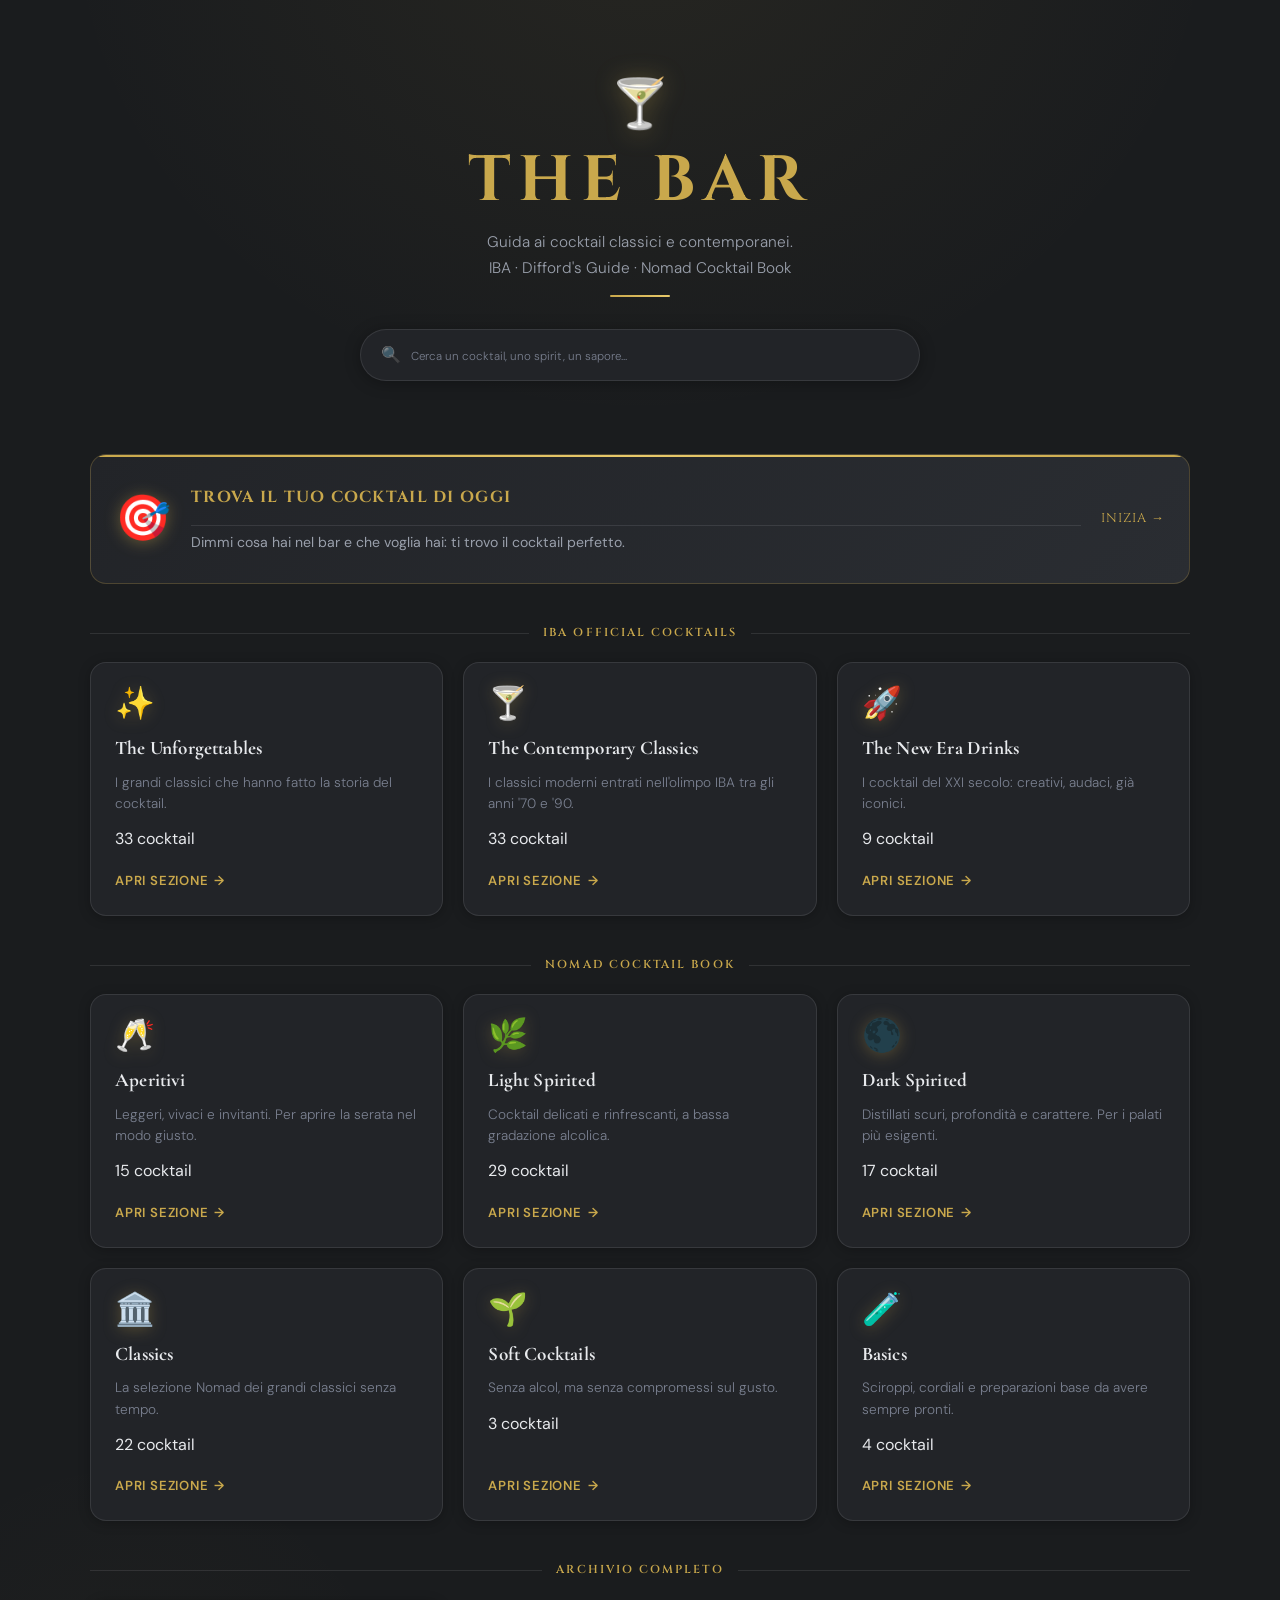
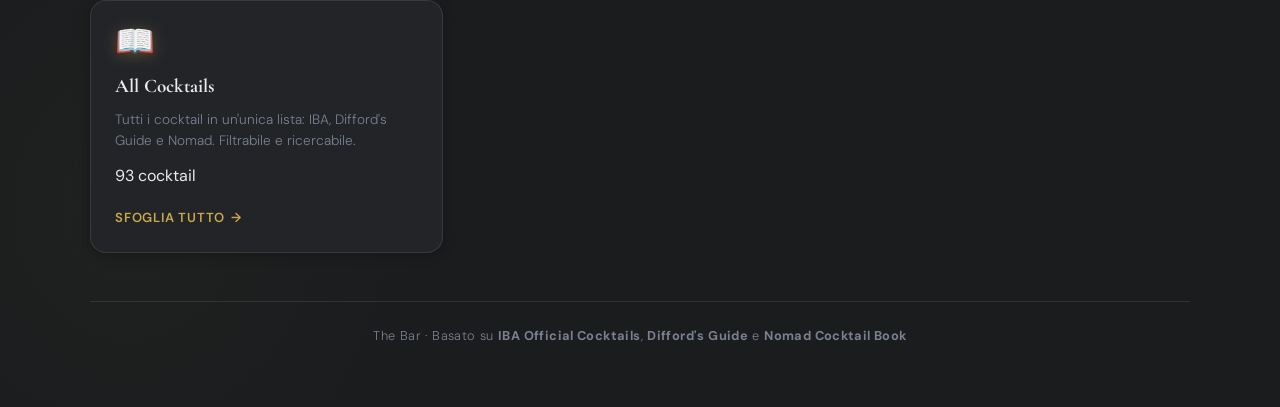
==== commit 0c9f3e8f: "home card grid" ====
--- a/index.html
+++ b/index.html
@@ -20,7 +20,6 @@
         <p class="subtitle">Guida ai cocktail classici e contemporanei.<br>IBA · Difford's Guide · Nomad Cocktail Book</p>
         <div class="divider"></div>
 
-        <!-- Barra di ricerca -->
         <div class="search-wrapper">
             <div class="search-box">
                 <span class="search-icon">🔍</span>
@@ -34,7 +33,7 @@
 
     <main>
 
-        <!-- ════ FEATURE CARD: TROVA IL TUO COCKTAIL ════ -->
+        <!-- Feature card -->
         <a href="cocktail-finder.html" class="feature-card">
             <div class="feature-icon">🎯</div>
             <div class="feature-body">
@@ -44,95 +43,136 @@
             <div class="feature-cta">Inizia <span class="arrow">→</span></div>
         </a>
 
-        <!-- ════ IBA: THE UNFORGETTABLES ════ -->
+        <!-- ════ IBA ════ -->
         <div class="section-label">
             <div class="section-label-line"></div>
-            <span>✨ The Unforgettables</span>
-            <div class="section-label-line"></div>
-        </div>
-        <p class="section-desc">I 35 grandi classici IBA. Il cuore della storia del cocktail.</p>
-
-        <div class="cards-grid" id="grid-unforgettables"></div>
-
-        <!-- ════ IBA: THE CONTEMPORARY CLASSICS ════ -->
+            <span>IBA Official Cocktails</span>
+            <div class="section-label-line"></div>
+        </div>
+
+        <div class="cards-grid">
+
+            <a href="cocktail-unforgettables.html" class="calc-card">
+                <div class="card-icon">✨</div>
+                <div class="card-body">
+                    <h2>The Unforgettables</h2>
+                    <p class="card-desc">I grandi classici che hanno fatto la storia del cocktail.</p>
+                    <div class="card-count" id="count-unforgettables"></div>
+                </div>
+                <div class="card-cta">Apri sezione <span class="arrow">→</span></div>
+            </a>
+
+            <a href="cocktail-contemporary.html" class="calc-card">
+                <div class="card-icon">🍸</div>
+                <div class="card-body">
+                    <h2>The Contemporary Classics</h2>
+                    <p class="card-desc">I classici moderni entrati nell'olimpo IBA tra gli anni '70 e '90.</p>
+                    <div class="card-count" id="count-contemporary"></div>
+                </div>
+                <div class="card-cta">Apri sezione <span class="arrow">→</span></div>
+            </a>
+
+            <a href="cocktail-new-era.html" class="calc-card">
+                <div class="card-icon">🚀</div>
+                <div class="card-body">
+                    <h2>The New Era Drinks</h2>
+                    <p class="card-desc">I cocktail del XXI secolo: creativi, audaci, già iconici.</p>
+                    <div class="card-count" id="count-new-era"></div>
+                </div>
+                <div class="card-cta">Apri sezione <span class="arrow">→</span></div>
+            </a>
+
+        </div>
+
+        <!-- ════ NOMAD ════ -->
         <div class="section-label">
             <div class="section-label-line"></div>
-            <span>🍸 The Contemporary Classics</span>
-            <div class="section-label-line"></div>
-        </div>
-        <p class="section-desc">I classici moderni entrati nell'olimpo IBA tra gli anni '70 e '90.</p>
-
-        <div class="cards-grid" id="grid-contemporary"></div>
-
-        <!-- ════ IBA: THE NEW ERA ════ -->
+            <span>Nomad Cocktail Book</span>
+            <div class="section-label-line"></div>
+        </div>
+
+        <div class="cards-grid">
+
+            <a href="cocktail-aperitivi.html" class="calc-card">
+                <div class="card-icon">🥂</div>
+                <div class="card-body">
+                    <h2>Aperitivi</h2>
+                    <p class="card-desc">Leggeri, vivaci e invitanti. Per aprire la serata nel modo giusto.</p>
+                    <div class="card-count" id="count-aperitivi"></div>
+                </div>
+                <div class="card-cta">Apri sezione <span class="arrow">→</span></div>
+            </a>
+
+            <a href="cocktail-light.html" class="calc-card">
+                <div class="card-icon">🌿</div>
+                <div class="card-body">
+                    <h2>Light Spirited</h2>
+                    <p class="card-desc">Cocktail delicati e rinfrescanti, a bassa gradazione alcolica.</p>
+                    <div class="card-count" id="count-light"></div>
+                </div>
+                <div class="card-cta">Apri sezione <span class="arrow">→</span></div>
+            </a>
+
+            <a href="cocktail-dark.html" class="calc-card">
+                <div class="card-icon">🌑</div>
+                <div class="card-body">
+                    <h2>Dark Spirited</h2>
+                    <p class="card-desc">Distillati scuri, profondità e carattere. Per i palati più esigenti.</p>
+                    <div class="card-count" id="count-dark"></div>
+                </div>
+                <div class="card-cta">Apri sezione <span class="arrow">→</span></div>
+            </a>
+
+            <a href="cocktail-classics.html" class="calc-card">
+                <div class="card-icon">🏛️</div>
+                <div class="card-body">
+                    <h2>Classics</h2>
+                    <p class="card-desc">La selezione Nomad dei grandi classici senza tempo.</p>
+                    <div class="card-count" id="count-classics"></div>
+                </div>
+                <div class="card-cta">Apri sezione <span class="arrow">→</span></div>
+            </a>
+
+            <a href="cocktail-soft.html" class="calc-card">
+                <div class="card-icon">🌱</div>
+                <div class="card-body">
+                    <h2>Soft Cocktails</h2>
+                    <p class="card-desc">Senza alcol, ma senza compromessi sul gusto.</p>
+                    <div class="card-count" id="count-soft"></div>
+                </div>
+                <div class="card-cta">Apri sezione <span class="arrow">→</span></div>
+            </a>
+
+            <a href="cocktail-basics.html" class="calc-card">
+                <div class="card-icon">🧪</div>
+                <div class="card-body">
+                    <h2>Basics</h2>
+                    <p class="card-desc">Sciroppi, cordiali e preparazioni base da avere sempre pronti.</p>
+                    <div class="card-count" id="count-basics"></div>
+                </div>
+                <div class="card-cta">Apri sezione <span class="arrow">→</span></div>
+            </a>
+
+        </div>
+
+        <!-- ════ ALL COCKTAILS ════ -->
         <div class="section-label">
             <div class="section-label-line"></div>
-            <span>🚀 The New Era Drinks</span>
-            <div class="section-label-line"></div>
-        </div>
-        <p class="section-desc">I cocktail del XXI secolo: creativi, audaci, già iconici.</p>
-
-        <div class="cards-grid" id="grid-new-era"></div>
-
-        <!-- ════ NOMAD: APERITIVI ════ -->
-        <div class="section-label">
-            <div class="section-label-line"></div>
-            <span>🥂 Aperitivi</span>
-            <div class="section-label-line"></div>
-        </div>
-        <p class="section-desc">Leggeri, vivaci e invitanti. Per aprire la serata nel modo giusto.</p>
-
-        <div class="cards-grid" id="grid-aperitivi"></div>
-
-        <!-- ════ NOMAD: LIGHT SPIRITED ════ -->
-        <div class="section-label">
-            <div class="section-label-line"></div>
-            <span>🌿 Light Spirited</span>
-            <div class="section-label-line"></div>
-        </div>
-        <p class="section-desc">Cocktail delicati e rinfrescanti, a bassa gradazione alcolica.</p>
-
-        <div class="cards-grid" id="grid-light"></div>
-
-        <!-- ════ NOMAD: DARK SPIRITED ════ -->
-        <div class="section-label">
-            <div class="section-label-line"></div>
-            <span>🌑 Dark Spirited</span>
-            <div class="section-label-line"></div>
-        </div>
-        <p class="section-desc">Distillati scuri, profondità e carattere. Per i palati più esigenti.</p>
-
-        <div class="cards-grid" id="grid-dark"></div>
-
-        <!-- ════ NOMAD: CLASSICS ════ -->
-        <div class="section-label">
-            <div class="section-label-line"></div>
-            <span>🏛️ Classics</span>
-            <div class="section-label-line"></div>
-        </div>
-        <p class="section-desc">La selezione Nomad dei grandi classici senza tempo.</p>
-
-        <div class="cards-grid" id="grid-classics"></div>
-
-        <!-- ════ NOMAD: SOFT COCKTAILS ════ -->
-        <div class="section-label">
-            <div class="section-label-line"></div>
-            <span>🌱 Soft Cocktails</span>
-            <div class="section-label-line"></div>
-        </div>
-        <p class="section-desc">Senza alcol, ma senza compromessi sul gusto.</p>
-
-        <div class="cards-grid" id="grid-soft"></div>
-
-        <!-- ════ NOMAD: BASICS ════ -->
-        <div class="section-label">
-            <div class="section-label-line"></div>
-            <span>🧪 Basics</span>
-            <div class="section-label-line"></div>
-        </div>
-        <p class="section-desc">Sciroppi, cordiali e preparazioni base da avere sempre a portata di mano.</p>
-
-        <div class="cards-grid" id="grid-basics"></div>
+            <span>Archivio completo</span>
+            <div class="section-label-line"></div>
+        </div>
+
+        <div class="cards-grid">
+            <a href="cocktail-all.html" class="calc-card calc-card--all">
+                <div class="card-icon">📖</div>
+                <div class="card-body">
+                    <h2>All Cocktails</h2>
+                    <p class="card-desc">Tutti i cocktail in un'unica lista: IBA, Difford's Guide e Nomad. Filtrabile e ricercabile.</p>
+                    <div class="card-count" id="count-all"></div>
+                </div>
+                <div class="card-cta">Sfoglia tutto <span class="arrow">→</span></div>
+            </a>
+        </div>
 
     </main>
 
@@ -144,65 +184,21 @@
 
 <script>
 (function () {
-    // Mappa delle griglie
-    const GRIDS = [
-        { id: 'grid-unforgettables', list: IBA_UNFORGETTABLES,  page: 'cocktail-unforgettables.html' },
-        { id: 'grid-contemporary',   list: IBA_CONTEMPORARY,    page: 'cocktail-contemporary.html' },
-        { id: 'grid-new-era',        list: IBA_NEW_ERA,         page: 'cocktail-new-era.html' },
-        { id: 'grid-aperitivi',      list: NOMAD_APERITIVI,     page: 'cocktail-aperitivi.html' },
-        { id: 'grid-light',          list: NOMAD_LIGHT,         page: 'cocktail-light.html' },
-        { id: 'grid-dark',           list: NOMAD_DARK,          page: 'cocktail-dark.html' },
-        { id: 'grid-classics',       list: NOMAD_CLASSICS,      page: 'cocktail-classics.html' },
-        { id: 'grid-soft',           list: NOMAD_SOFT,          page: 'cocktail-soft.html' },
-        { id: 'grid-basics',         list: NOMAD_BASICS,        page: 'cocktail-basics.html' },
+    const COUNTS = [
+        { id: 'count-unforgettables', list: IBA_UNFORGETTABLES },
+        { id: 'count-contemporary',   list: IBA_CONTEMPORARY },
+        { id: 'count-new-era',        list: IBA_NEW_ERA },
+        { id: 'count-aperitivi',      list: NOMAD_APERITIVI },
+        { id: 'count-light',          list: NOMAD_LIGHT },
+        { id: 'count-dark',           list: NOMAD_DARK },
+        { id: 'count-classics',       list: NOMAD_CLASSICS },
+        { id: 'count-soft',           list: NOMAD_SOFT },
+        { id: 'count-basics',         list: NOMAD_BASICS },
+        { id: 'count-all',            list: COCKTAILS },
     ];
-
-    function strengthLabel(s) {
-        const map = { light: 'Leggero', medium: 'Medio', strong: 'Forte', 'spirit-forward': 'Spirit-forward', none: '' };
-        return map[s] || s || '';
-    }
-
-    function badgesHtml(c) {
-        const b = [];
-        if (c.iba)    b.push('<span class="badge badge--iba">IBA</span>');
-        if (c.difford && !c.iba) b.push('<span class="badge badge--difford">Difford\'s</span>');
-        if (c.difford && c.iba) b.push('<span class="badge badge--difford">+ Difford\'s</span>');
-        return b.join('');
-    }
-
-    function tasteChips(c) {
-        return (c.taste || []).slice(0, 3).map(t =>
-            `<span class="badge badge--taste">${t}</span>`
-        ).join('');
-    }
-
-    function renderCard(c) {
-        const sl = strengthLabel(c.strength);
-        return `
-        <a href="cocktail-recipe.html?id=${c.id}" class="calc-card" data-search="${[c.name, ...(c.baseSpirits||[]), ...(c.ingredients||[]), ...(c.taste||[])].join(' ')}">
-            <div class="card-icon">${c.emoji}</div>
-            <div class="card-body">
-                <h2>${c.name}</h2>
-                <p class="card-desc">${c.tagline}</p>
-                <div class="card-badges">
-                    ${badgesHtml(c)}
-                    ${tasteChips(c)}
-                    ${sl ? `<span class="badge badge--strength">${sl}</span>` : ''}
-                </div>
-                <div class="card-spirits">${(c.baseSpirits||[]).slice(0,3).map(s => `<span class="spirit-tag">${s}</span>`).join('')}</div>
-            </div>
-            <div class="card-cta">Ricetta <span class="arrow">→</span></div>
-        </a>`;
-    }
-
-    GRIDS.forEach(({ id, list }) => {
+    COUNTS.forEach(({ id, list }) => {
         const el = document.getElementById(id);
-        if (!el) return;
-        if (!list || list.length === 0) {
-            el.innerHTML = '<p class="empty-section">Nessuna ricetta in questa sezione.</p>';
-            return;
-        }
-        el.innerHTML = list.map(renderCard).join('');
+        if (el && list) el.textContent = list.length + ' cocktail';
     });
 })();
 </script>
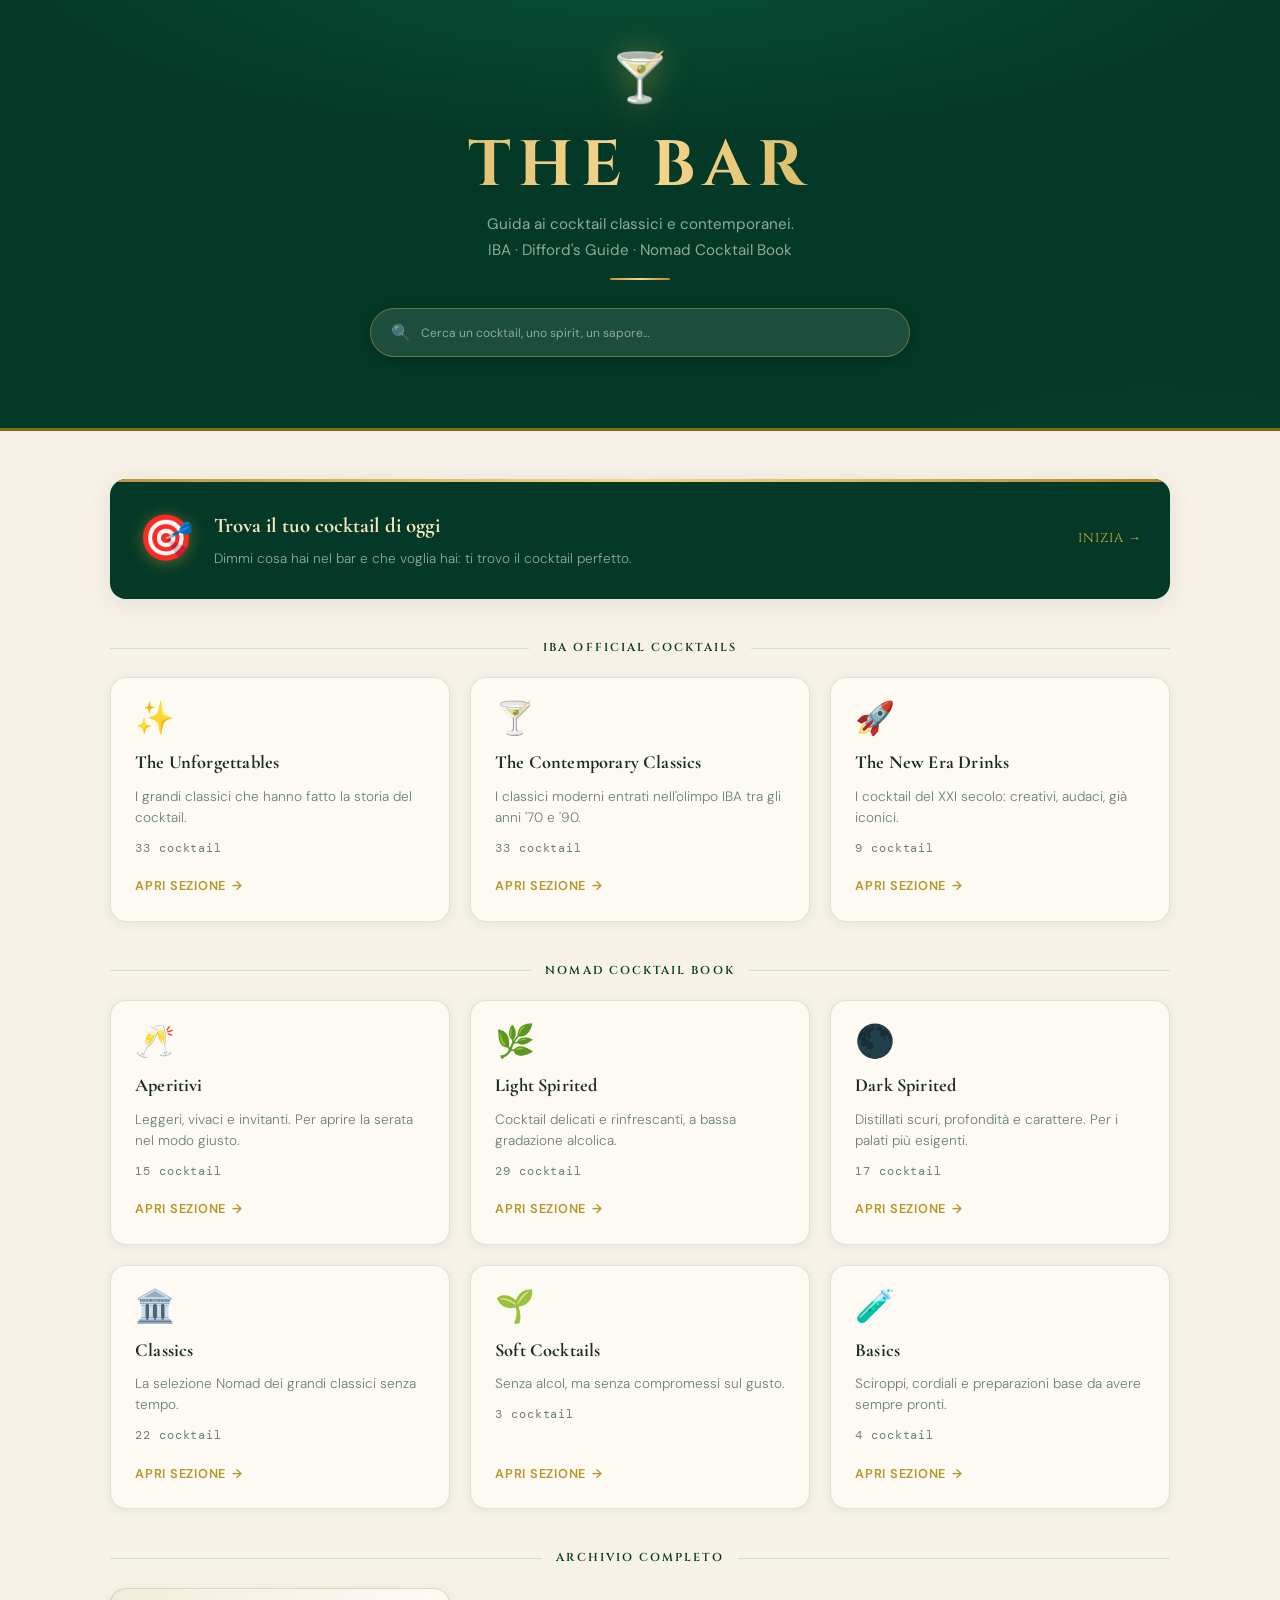
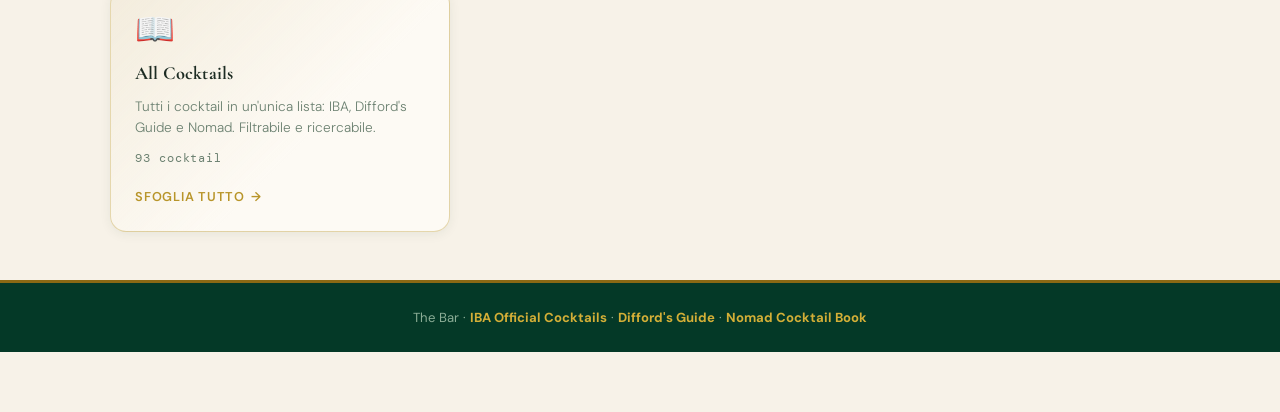
==== commit 6154cffd: "cambio palette" ====
--- a/index.html
+++ b/index.html
@@ -12,9 +12,9 @@
 </head>
 <body>
 
-<div class="container">
-
-    <header>
+<!-- Header a tutta larghezza (verde smeraldo) -->
+<header>
+    <div class="container">
         <div class="logo">🍸</div>
         <h1>The Bar</h1>
         <p class="subtitle">Guida ai cocktail classici e contemporanei.<br>IBA · Difford's Guide · Nomad Cocktail Book</p>
@@ -24,163 +24,154 @@
             <div class="search-box">
                 <span class="search-icon">🔍</span>
                 <input type="text" id="search-input" placeholder="Cerca un cocktail, uno spirit, un sapore…" autocomplete="off" spellcheck="false">
-                <button class="search-clear" id="search-clear" aria-label="Cancella ricerca" hidden>✕</button>
+                <button class="search-clear" id="search-clear" aria-label="Cancella" hidden>✕</button>
             </div>
             <p class="search-status" id="search-status"></p>
             <div class="search-dropdown" id="search-dropdown" hidden></div>
         </div>
-    </header>
+    </div>
+</header>
 
-    <main>
+<!-- Corpo avorio -->
+<div class="container">
+<main>
 
-        <!-- Feature card -->
-        <a href="cocktail-finder.html" class="feature-card">
-            <div class="feature-icon">🎯</div>
-            <div class="feature-body">
-                <h2>Trova il tuo cocktail di oggi</h2>
-                <p>Dimmi cosa hai nel bar e che voglia hai: ti trovo il cocktail perfetto.</p>
+    <!-- Feature card -->
+    <a href="cocktail-finder.html" class="feature-card">
+        <div class="feature-icon">🎯</div>
+        <div class="feature-body">
+            <h2>Trova il tuo cocktail di oggi</h2>
+            <p>Dimmi cosa hai nel bar e che voglia hai: ti trovo il cocktail perfetto.</p>
+        </div>
+        <div class="feature-cta">Inizia <span class="arrow">→</span></div>
+    </a>
+
+    <!-- ════ IBA ════ -->
+    <div class="section-label">
+        <div class="section-label-line"></div>
+        <span>IBA Official Cocktails</span>
+        <div class="section-label-line"></div>
+    </div>
+
+    <div class="cards-grid">
+        <a href="cocktail-unforgettables.html" class="calc-card">
+            <div class="card-icon">✨</div>
+            <div class="card-body">
+                <h2>The Unforgettables</h2>
+                <p class="card-desc">I grandi classici che hanno fatto la storia del cocktail.</p>
+                <div class="card-count" id="count-unforgettables"></div>
             </div>
-            <div class="feature-cta">Inizia <span class="arrow">→</span></div>
+            <div class="card-cta">Apri sezione <span class="arrow">→</span></div>
         </a>
+        <a href="cocktail-contemporary.html" class="calc-card">
+            <div class="card-icon">🍸</div>
+            <div class="card-body">
+                <h2>The Contemporary Classics</h2>
+                <p class="card-desc">I classici moderni entrati nell'olimpo IBA tra gli anni '70 e '90.</p>
+                <div class="card-count" id="count-contemporary"></div>
+            </div>
+            <div class="card-cta">Apri sezione <span class="arrow">→</span></div>
+        </a>
+        <a href="cocktail-new-era.html" class="calc-card">
+            <div class="card-icon">🚀</div>
+            <div class="card-body">
+                <h2>The New Era Drinks</h2>
+                <p class="card-desc">I cocktail del XXI secolo: creativi, audaci, già iconici.</p>
+                <div class="card-count" id="count-new-era"></div>
+            </div>
+            <div class="card-cta">Apri sezione <span class="arrow">→</span></div>
+        </a>
+    </div>
 
-        <!-- ════ IBA ════ -->
-        <div class="section-label">
-            <div class="section-label-line"></div>
-            <span>IBA Official Cocktails</span>
-            <div class="section-label-line"></div>
-        </div>
+    <!-- ════ NOMAD ════ -->
+    <div class="section-label">
+        <div class="section-label-line"></div>
+        <span>Nomad Cocktail Book</span>
+        <div class="section-label-line"></div>
+    </div>
 
-        <div class="cards-grid">
+    <div class="cards-grid">
+        <a href="cocktail-aperitivi.html" class="calc-card">
+            <div class="card-icon">🥂</div>
+            <div class="card-body">
+                <h2>Aperitivi</h2>
+                <p class="card-desc">Leggeri, vivaci e invitanti. Per aprire la serata nel modo giusto.</p>
+                <div class="card-count" id="count-aperitivi"></div>
+            </div>
+            <div class="card-cta">Apri sezione <span class="arrow">→</span></div>
+        </a>
+        <a href="cocktail-light.html" class="calc-card">
+            <div class="card-icon">🌿</div>
+            <div class="card-body">
+                <h2>Light Spirited</h2>
+                <p class="card-desc">Cocktail delicati e rinfrescanti, a bassa gradazione alcolica.</p>
+                <div class="card-count" id="count-light"></div>
+            </div>
+            <div class="card-cta">Apri sezione <span class="arrow">→</span></div>
+        </a>
+        <a href="cocktail-dark.html" class="calc-card">
+            <div class="card-icon">🌑</div>
+            <div class="card-body">
+                <h2>Dark Spirited</h2>
+                <p class="card-desc">Distillati scuri, profondità e carattere. Per i palati più esigenti.</p>
+                <div class="card-count" id="count-dark"></div>
+            </div>
+            <div class="card-cta">Apri sezione <span class="arrow">→</span></div>
+        </a>
+        <a href="cocktail-classics.html" class="calc-card">
+            <div class="card-icon">🏛️</div>
+            <div class="card-body">
+                <h2>Classics</h2>
+                <p class="card-desc">La selezione Nomad dei grandi classici senza tempo.</p>
+                <div class="card-count" id="count-classics"></div>
+            </div>
+            <div class="card-cta">Apri sezione <span class="arrow">→</span></div>
+        </a>
+        <a href="cocktail-soft.html" class="calc-card">
+            <div class="card-icon">🌱</div>
+            <div class="card-body">
+                <h2>Soft Cocktails</h2>
+                <p class="card-desc">Senza alcol, ma senza compromessi sul gusto.</p>
+                <div class="card-count" id="count-soft"></div>
+            </div>
+            <div class="card-cta">Apri sezione <span class="arrow">→</span></div>
+        </a>
+        <a href="cocktail-basics.html" class="calc-card">
+            <div class="card-icon">🧪</div>
+            <div class="card-body">
+                <h2>Basics</h2>
+                <p class="card-desc">Sciroppi, cordiali e preparazioni base da avere sempre pronti.</p>
+                <div class="card-count" id="count-basics"></div>
+            </div>
+            <div class="card-cta">Apri sezione <span class="arrow">→</span></div>
+        </a>
+    </div>
 
-            <a href="cocktail-unforgettables.html" class="calc-card">
-                <div class="card-icon">✨</div>
-                <div class="card-body">
-                    <h2>The Unforgettables</h2>
-                    <p class="card-desc">I grandi classici che hanno fatto la storia del cocktail.</p>
-                    <div class="card-count" id="count-unforgettables"></div>
-                </div>
-                <div class="card-cta">Apri sezione <span class="arrow">→</span></div>
-            </a>
+    <!-- ════ ALL COCKTAILS ════ -->
+    <div class="section-label">
+        <div class="section-label-line"></div>
+        <span>Archivio completo</span>
+        <div class="section-label-line"></div>
+    </div>
 
-            <a href="cocktail-contemporary.html" class="calc-card">
-                <div class="card-icon">🍸</div>
-                <div class="card-body">
-                    <h2>The Contemporary Classics</h2>
-                    <p class="card-desc">I classici moderni entrati nell'olimpo IBA tra gli anni '70 e '90.</p>
-                    <div class="card-count" id="count-contemporary"></div>
-                </div>
-                <div class="card-cta">Apri sezione <span class="arrow">→</span></div>
-            </a>
+    <div class="cards-grid">
+        <a href="cocktail-all.html" class="calc-card calc-card--all">
+            <div class="card-icon">📖</div>
+            <div class="card-body">
+                <h2>All Cocktails</h2>
+                <p class="card-desc">Tutti i cocktail in un'unica lista: IBA, Difford's Guide e Nomad. Filtrabile e ricercabile.</p>
+                <div class="card-count" id="count-all"></div>
+            </div>
+            <div class="card-cta">Sfoglia tutto <span class="arrow">→</span></div>
+        </a>
+    </div>
 
-            <a href="cocktail-new-era.html" class="calc-card">
-                <div class="card-icon">🚀</div>
-                <div class="card-body">
-                    <h2>The New Era Drinks</h2>
-                    <p class="card-desc">I cocktail del XXI secolo: creativi, audaci, già iconici.</p>
-                    <div class="card-count" id="count-new-era"></div>
-                </div>
-                <div class="card-cta">Apri sezione <span class="arrow">→</span></div>
-            </a>
+</main>
+</div>
 
-        </div>
-
-        <!-- ════ NOMAD ════ -->
-        <div class="section-label">
-            <div class="section-label-line"></div>
-            <span>Nomad Cocktail Book</span>
-            <div class="section-label-line"></div>
-        </div>
-
-        <div class="cards-grid">
-
-            <a href="cocktail-aperitivi.html" class="calc-card">
-                <div class="card-icon">🥂</div>
-                <div class="card-body">
-                    <h2>Aperitivi</h2>
-                    <p class="card-desc">Leggeri, vivaci e invitanti. Per aprire la serata nel modo giusto.</p>
-                    <div class="card-count" id="count-aperitivi"></div>
-                </div>
-                <div class="card-cta">Apri sezione <span class="arrow">→</span></div>
-            </a>
-
-            <a href="cocktail-light.html" class="calc-card">
-                <div class="card-icon">🌿</div>
-                <div class="card-body">
-                    <h2>Light Spirited</h2>
-                    <p class="card-desc">Cocktail delicati e rinfrescanti, a bassa gradazione alcolica.</p>
-                    <div class="card-count" id="count-light"></div>
-                </div>
-                <div class="card-cta">Apri sezione <span class="arrow">→</span></div>
-            </a>
-
-            <a href="cocktail-dark.html" class="calc-card">
-                <div class="card-icon">🌑</div>
-                <div class="card-body">
-                    <h2>Dark Spirited</h2>
-                    <p class="card-desc">Distillati scuri, profondità e carattere. Per i palati più esigenti.</p>
-                    <div class="card-count" id="count-dark"></div>
-                </div>
-                <div class="card-cta">Apri sezione <span class="arrow">→</span></div>
-            </a>
-
-            <a href="cocktail-classics.html" class="calc-card">
-                <div class="card-icon">🏛️</div>
-                <div class="card-body">
-                    <h2>Classics</h2>
-                    <p class="card-desc">La selezione Nomad dei grandi classici senza tempo.</p>
-                    <div class="card-count" id="count-classics"></div>
-                </div>
-                <div class="card-cta">Apri sezione <span class="arrow">→</span></div>
-            </a>
-
-            <a href="cocktail-soft.html" class="calc-card">
-                <div class="card-icon">🌱</div>
-                <div class="card-body">
-                    <h2>Soft Cocktails</h2>
-                    <p class="card-desc">Senza alcol, ma senza compromessi sul gusto.</p>
-                    <div class="card-count" id="count-soft"></div>
-                </div>
-                <div class="card-cta">Apri sezione <span class="arrow">→</span></div>
-            </a>
-
-            <a href="cocktail-basics.html" class="calc-card">
-                <div class="card-icon">🧪</div>
-                <div class="card-body">
-                    <h2>Basics</h2>
-                    <p class="card-desc">Sciroppi, cordiali e preparazioni base da avere sempre pronti.</p>
-                    <div class="card-count" id="count-basics"></div>
-                </div>
-                <div class="card-cta">Apri sezione <span class="arrow">→</span></div>
-            </a>
-
-        </div>
-
-        <!-- ════ ALL COCKTAILS ════ -->
-        <div class="section-label">
-            <div class="section-label-line"></div>
-            <span>Archivio completo</span>
-            <div class="section-label-line"></div>
-        </div>
-
-        <div class="cards-grid">
-            <a href="cocktail-all.html" class="calc-card calc-card--all">
-                <div class="card-icon">📖</div>
-                <div class="card-body">
-                    <h2>All Cocktails</h2>
-                    <p class="card-desc">Tutti i cocktail in un'unica lista: IBA, Difford's Guide e Nomad. Filtrabile e ricercabile.</p>
-                    <div class="card-count" id="count-all"></div>
-                </div>
-                <div class="card-cta">Sfoglia tutto <span class="arrow">→</span></div>
-            </a>
-        </div>
-
-    </main>
-
-    <footer>
-        <p>The Bar · Basato su <strong>IBA Official Cocktails</strong>, <strong>Difford's Guide</strong> e <strong>Nomad Cocktail Book</strong></p>
-    </footer>
-
-</div>
+<footer>
+    <p>The Bar · <strong>IBA Official Cocktails</strong> · <strong>Difford's Guide</strong> · <strong>Nomad Cocktail Book</strong></p>
+</footer>
 
 <script>
 (function () {
--- a/core.css
+++ b/core.css
@@ -1,57 +1,82 @@
 /* ══════════════════════════════════════════════════════════════════════════
-   core.css  –  Variabili globali, reset, tipografia — Cocktail Bar
+   core.css  –  Variabili globali, reset, tipografia — The Bar
+   Tema: sfondo avorio chiaro · header/footer verde smeraldo · accenti oro
 ══════════════════════════════════════════════════════════════════════════ */
 
 @import url('https://fonts.googleapis.com/css2?family=Cormorant+Garamond:ital,wght@0,400;0,600;0,700;1,400;1,600&family=DM+Sans:wght@300;400;500;600&family=Cinzel:wght@400;600;700&family=DM+Mono:wght@400;500&display=swap');
 
 :root {
-    /* Palette principale — silver/grigio raffinato */
-    --bg:          #1a1c1e;
-    --bg2:         #141618;
-    --surface:     #222428;
-    --surface2:    #2a2d32;
-    --surface3:    #32363c;
-    --silver:      #c8cdd6;
-    --silver2:     #9aa0ac;
-    --silver3:     #6b7280;
-    --gold:        #c9a84c;
-    --gold2:       #e8c96a;
-    --gold-pale:   rgba(201,168,76,0.1);
-    --accent:      #c9a84c;
-    --accent2:     #e8c96a;
-    --text:        #e8eaed;
-    --text2:       #b8bdc6;
-    --muted:       #7a8090;
-    --border:      rgba(200,205,214,0.12);
-    --border-soft: rgba(255,255,255,0.06);
-    --border-gold: rgba(201,168,76,0.25);
-    --error:       #e05c4b;
-    --shadow:      0 4px 24px rgba(0,0,0,0.4);
-    --shadow-lg:   0 16px 56px rgba(0,0,0,0.5);
-    --shadow-sm:   0 2px 12px rgba(0,0,0,0.25);
-    --radius:      10px;
-    --radius-lg:   16px;
+    /* ── Sfondi chiari (body, card) ──────────── */
+    --bg:           #F7F2E8;   /* avorio caldo — body */
+    --bg2:          #EDE7D9;   /* avorio scuro — elementi rientrati */
+    --surface:      #FDFAF4;   /* bianco avorio — card */
+    --surface2:     #F0EAD8;   /* avorio medio — hover card, sub-card */
+    --surface3:     #E8E0CA;   /* avorio scuro — bordi, chip */
 
-    /* Palette estesa */
-    --paper:       #222428;
-    --paper2:      #2a2d32;
-    --ink:         #e8eaed;
-    --ink2:        #b8bdc6;
-    --accent-pale: rgba(201,168,76,0.08);
+    /* ── Verdi (header, footer, accenti) ─────── */
+    --green-deep:   #043927;   /* smeraldo scuro — header, footer */
+    --green-mid:    #0B5C3A;   /* smeraldo medio — hover su elementi verdi */
+    --green-light:  #0B6646;   /* smeraldo chiaro — accenti */
+    --green-pale:   rgba(4,57,39,0.07);
+    --green-subtle: rgba(4,57,39,0.04);
 
-    /* Font */
-    --font-display:     'Cinzel', 'Playfair Display', serif;
+    /* ── Oro (CTA, titoli, accenti) ──────────── */
+    --gold:         #B8952A;   /* oro leggibile su chiaro */
+    --gold-bright:  #D4AF37;   /* oro brillante — su sfondi scuri */
+    --gold2:        #C9A84C;   /* oro medio */
+    --gold3:        #8B6914;   /* oro scuro — bordi forti */
+    --gold-pale:    rgba(184,149,42,0.12);
+    --gold-subtle:  rgba(184,149,42,0.05);
+    --gold-gradient:   linear-gradient(45deg,  #BF953F, #FCF6BA, #B38728, #FBF5B7, #AA771C);
+    --gold-gradient-h: linear-gradient(90deg,  #BF953F, #F5D78E, #B38728);
+
+    /* ── Testo su sfondo chiaro ───────────────── */
+    --text:         #1C2B22;   /* verde quasi nero — primario */
+    --text2:        #3D5244;   /* verde scuro — secondario */
+    --muted:        #6B8070;   /* verde grigio — placeholder, muted */
+
+    /* ── Testo su sfondo verde ────────────────── */
+    --text-inv:     #F5E6BE;   /* avorio — su verde */
+    --text-inv2:    #D9C98A;   /* avorio scuro — secondario su verde */
+    --muted-inv:    #8BAD96;   /* verde chiaro — muted su verde */
+
+    /* ── Bordi ───────────────────────────────── */
+    --border:       rgba(4,57,39,0.12);
+    --border-soft:  rgba(4,57,39,0.06);
+    --border-gold:  rgba(184,149,42,0.35);
+    --border-hover: rgba(184,149,42,0.60);
+
+    /* ── Alias retrocompatibilità ────────────── */
+    --accent:       var(--gold);
+    --accent2:      var(--gold2);
+    --accent-pale:  var(--gold-pale);
+    --silver:       var(--text);
+    --silver2:      var(--text2);
+    --silver3:      var(--muted);
+    --paper:        var(--surface);
+    --paper2:       var(--surface2);
+
+    /* ── Ombre ───────────────────────────────── */
+    --shadow:       0 4px 24px rgba(4,57,39,0.10);
+    --shadow-lg:    0 16px 56px rgba(4,57,39,0.14);
+    --shadow-sm:    0 2px 12px rgba(4,57,39,0.07);
+    --shadow-gold:  0 0 20px rgba(184,149,42,0.15);
+
+    /* ── Geometrie ───────────────────────────── */
+    --radius:       10px;
+    --radius-lg:    16px;
+
+    /* ── Font ────────────────────────────────── */
+    --font-display:     'Cinzel', serif;
     --font-display-alt: 'Cormorant Garamond', Georgia, serif;
     --font-body:        'DM Sans', sans-serif;
+    --font-sans:        'DM Sans', sans-serif;
+    --font-serif:       'Cormorant Garamond', Georgia, serif;
     --font-mono:        'DM Mono', monospace;
 }
 
-*, *::before, *::after {
-    box-sizing: border-box;
-    margin: 0;
-    padding: 0;
-}
-
+/* ── Reset ── */
+*, *::before, *::after { box-sizing: border-box; margin: 0; padding: 0; }
 html { scroll-behavior: smooth; }
 
 body {
@@ -62,84 +87,79 @@
     line-height: 1.6;
 }
 
-body.calc-page {
-    padding: 20px 16px 60px;
-    background-image: radial-gradient(ellipse 80% 50% at 50% -10%, rgba(201,168,76,0.06) 0%, transparent 70%);
-}
+/* ── Contenitori ── */
+.container { max-width: 1100px; margin: 0 auto; width: 100%; padding: 0 20px; }
 
-.container      { max-width: 1100px; margin: 0 auto; width: 100%; }
-.container--wide { max-width: 1200px; margin: 0 auto; width: 100%; }
-.container--home { max-width: 960px; width: 100%; }
-
-header {
-    text-align: center;
-    padding: 36px 0 32px;
-}
-
+/* ── Tipografia ── */
 h1 {
     font-family: var(--font-display);
     font-size: clamp(2rem, 6vw, 3.2rem);
     font-weight: 700;
-    color: var(--gold);
     letter-spacing: 0.05em;
     line-height: 1.1;
     text-transform: uppercase;
 }
-
 h2 {
     font-family: var(--font-display-alt);
-    font-size: 1.2rem;
-    font-weight: 700;
+    font-size: 1.2rem; font-weight: 700;
     color: var(--text);
-    display: flex;
-    align-items: center;
-    gap: 10px;
-    padding-bottom: 14px;
-    margin-bottom: 22px;
+    display: flex; align-items: center; gap: 10px;
+    padding-bottom: 14px; margin-bottom: 22px;
     border-bottom: 1px solid var(--border);
 }
-
 h3 {
     font-family: var(--font-display-alt);
-    font-size: 1rem;
-    font-weight: 700;
+    font-size: 1rem; font-weight: 700;
     color: var(--text);
-    display: flex;
-    align-items: center;
-    gap: 8px;
+    display: flex; align-items: center; gap: 8px;
     margin-bottom: 14px;
 }
-
-.subtitle {
-    margin-top: 10px;
-    color: var(--muted);
-    font-size: 0.95rem;
-    font-weight: 300;
-}
-
 .divider {
-    width: 60px;
-    height: 2px;
-    background: linear-gradient(90deg, var(--gold), var(--gold2));
+    width: 60px; height: 2px;
+    background: var(--gold-gradient-h);
     border-radius: 2px;
     margin: 14px auto 0;
 }
 
-.back-nav { padding: 10px 0 0; margin-bottom: -10px; }
-.back-nav a {
-    font-size: 0.82rem;
-    font-weight: 600;
-    color: var(--muted);
+/* ── Hub nav (back link pill — su sfondo chiaro) ── */
+.hub-nav {
+    background: var(--green-deep);
+    padding: 10px 20px;
+    border-bottom: 1px solid rgba(212,175,55,0.20);
+}
+.hub-nav a {
+    font-size: 0.76rem;
+    font-weight: 500;
+    color: var(--muted-inv);
     text-decoration: none;
     letter-spacing: 0.03em;
     transition: color 0.18s;
 }
-.back-nav a:hover { color: var(--gold); }
+.hub-nav a:hover { color: var(--gold-bright); }
 
-@media (max-width: 768px) {
-    body.calc-page { padding: 12px 12px 40px; }
-    h2 { font-size: 1.05rem; }
+/* ── Back link (generico) ── */
+.back-link {
+    color: var(--muted-inv);
+    text-decoration: none;
+    font-size: 0.85rem;
+    transition: color 0.15s;
 }
-@media (max-width: 420px) {
-    body.calc-page { padding: 10px 10px 40px; }
+.back-link:hover { color: var(--gold-bright); }
+
+/* ── Footer globale (verde, a tutta larghezza) ── */
+footer {
+    background: var(--green-deep);
+    color: var(--muted-inv);
+    text-align: center;
+    padding: 24px 20px;
+    font-size: 0.82rem;
+    font-family: var(--font-sans);
+    border-top: 3px solid var(--gold3);
+    margin-top: 48px;
 }
+footer strong { color: var(--gold-bright); }
+footer a { color: var(--text-inv2); text-decoration: none; transition: color 0.15s; }
+footer a:hover { color: var(--gold-bright); }
+
+/* ── Responsive ── */
+@media (max-width: 768px) { .container { padding: 0 14px; } h2 { font-size: 1.05rem; } }
--- a/components.css
+++ b/components.css
@@ -1,11 +1,10 @@
 /* ══════════════════════════════════════════════════════════════════════════
-   components.css  –  Componenti UI riutilizzabili — Cocktail Bar
+   components.css  –  Componenti UI — The Bar (tema chiaro)
 ══════════════════════════════════════════════════════════════════════════ */
 
 /* ══════════════════════════
-   CARD HOME (calc-card)
-══════════════════════════ */
-
+   GRIGLIA CARD
+══════════════════════════ */
 .cards-grid {
     display: grid;
     grid-template-columns: repeat(auto-fill, minmax(280px, 1fr));
@@ -13,6 +12,9 @@
     margin-bottom: 12px;
 }
 
+/* ══════════════════════════
+   CALC-CARD  (card sezione homepage)
+══════════════════════════ */
 .calc-card {
     display: flex;
     flex-direction: column;
@@ -27,429 +29,307 @@
     position: relative;
     overflow: hidden;
 }
-
 .calc-card::before {
     content: '';
     position: absolute;
-    top: 0; left: 0; right: 0;
-    height: 2px;
-    background: linear-gradient(90deg, var(--gold), var(--gold2), var(--gold));
+    top: 0; left: 0; right: 0; height: 3px;
+    background: var(--gold-gradient-h);
     opacity: 0;
     transition: opacity 0.25s;
 }
-
 .calc-card:hover {
     transform: translateY(-3px);
-    box-shadow: 0 12px 40px rgba(0,0,0,0.4);
+    box-shadow: var(--shadow), var(--shadow-gold);
     border-color: var(--border-gold);
 }
-
 .calc-card:hover::before { opacity: 1; }
 
+.calc-card--all {
+    border-color: var(--border-gold);
+    background: linear-gradient(135deg, rgba(184,149,42,0.06) 0%, var(--surface) 60%);
+}
+.calc-card--all:hover { border-color: var(--gold); }
+
 .card-icon {
-    font-size: 2rem;
-    line-height: 1;
-    margin-bottom: 14px;
-    display: block;
-    filter: drop-shadow(0 2px 8px rgba(201,168,76,0.3));
-}
-
+    font-size: 2rem; line-height: 1;
+    margin-bottom: 14px; display: block;
+}
 .card-body { flex: 1; }
-
 .card-body h2 {
     font-family: var(--font-display-alt);
-    font-size: 1.2rem;
-    font-weight: 700;
-    color: var(--text);
-    border: none;
-    padding: 0;
-    margin-bottom: 8px;
-    display: block;
-    letter-spacing: 0.01em;
-}
-
+    font-size: 1.15rem; font-weight: 700;
+    color: var(--text); border: none; padding: 0;
+    margin-bottom: 8px; display: block; letter-spacing: 0.01em;
+}
 .card-desc {
-    font-size: 0.85rem;
-    color: var(--muted);
-    line-height: 1.55;
-    margin-bottom: 12px;
-    font-weight: 300;
-}
-
-.card-features {
-    list-style: none;
-    display: flex;
-    flex-direction: column;
-    gap: 5px;
-}
-
-.card-features li {
-    font-size: 0.8rem;
-    color: var(--text2);
-    font-weight: 400;
-    display: flex;
-    align-items: flex-start;
-    gap: 7px;
-}
-
-.card-features li::before {
-    content: '—';
-    color: var(--gold);
-    font-size: 0.75rem;
-    flex-shrink: 0;
-    margin-top: 1px;
-}
-
+    font-size: 0.85rem; color: var(--muted);
+    line-height: 1.55; margin-bottom: 12px; font-weight: 300;
+}
+.card-count {
+    font-family: var(--font-mono); font-size: 0.72rem;
+    color: var(--muted); letter-spacing: 0.08em; margin-top: 8px;
+}
 .card-cta {
-    margin-top: 18px;
-    font-size: 0.82rem;
-    font-weight: 600;
-    color: var(--gold);
-    letter-spacing: 0.06em;
+    margin-top: 18px; font-size: 0.8rem; font-weight: 600;
+    color: var(--gold); letter-spacing: 0.06em;
     text-transform: uppercase;
-    display: flex;
-    align-items: center;
-    gap: 6px;
-}
-
-.card-cta .arrow {
-    transition: transform 0.2s;
-}
+    display: flex; align-items: center; gap: 6px;
+}
+.card-cta .arrow { transition: transform 0.2s; }
 .calc-card:hover .arrow { transform: translateX(3px); }
 
 /* ══════════════════════════
    SECTION LABEL
 ══════════════════════════ */
-
 .section-label {
-    display: flex;
-    align-items: center;
-    gap: 14px;
+    display: flex; align-items: center; gap: 14px;
     margin: 40px 0 20px;
     font-family: var(--font-display);
-    font-size: 0.72rem;
-    font-weight: 600;
-    letter-spacing: 0.18em;
-    text-transform: uppercase;
-    color: var(--silver3);
-}
-
-.section-label-line {
-    flex: 1;
-    height: 1px;
-    background: var(--border);
-}
-
-.section-label span {
-    white-space: nowrap;
+    font-size: 0.72rem; font-weight: 600;
+    letter-spacing: 0.18em; text-transform: uppercase;
+    color: var(--muted);
+}
+.section-label-line { flex: 1; height: 1px; background: var(--border); }
+.section-label span { white-space: nowrap; color: var(--green-deep); }
+
+/* ══════════════════════════
+   FEATURE CARD (homepage)
+══════════════════════════ */
+.feature-card {
+    display: flex; align-items: center; gap: 20px;
+    background: var(--green-deep);
+    border: none;
+    border-radius: var(--radius-lg);
+    padding: 24px 28px;
+    text-decoration: none;
+    margin-bottom: 12px;
+    position: relative; overflow: hidden;
+    transition: transform 0.15s, box-shadow 0.2s;
+    box-shadow: var(--shadow);
+}
+.feature-card::before {
+    content: '';
+    position: absolute; top: 0; left: 0; right: 0; height: 3px;
+    background: var(--gold-gradient-h);
+}
+.feature-card:hover {
+    transform: translateY(-2px);
+    box-shadow: var(--shadow-lg), var(--shadow-gold);
+}
+
+.feature-icon {
+    font-size: 2.8rem; flex-shrink: 0;
+    filter: drop-shadow(0 2px 8px rgba(212,175,55,0.4));
+}
+.feature-body { flex: 1; min-width: 200px; }
+.feature-body h2 {
+    font-family: var(--font-display-alt);
+    font-size: 1.3rem; font-weight: 700;
+    color: var(--text-inv);
+    border: none; padding: 0; margin-bottom: 6px; display: block;
+}
+.feature-body p { font-size: 0.85rem; color: var(--muted-inv); font-weight: 300; line-height: 1.5; }
+.feature-cta {
+    color: var(--gold-bright);
+    font-family: var(--font-display);
+    font-size: 0.8rem; letter-spacing: 0.08em;
+    text-transform: uppercase; white-space: nowrap;
+    flex-shrink: 0; display: flex; align-items: center; gap: 4px;
+}
+
+/* ══════════════════════════
+   BADGE  (etichette inline)
+══════════════════════════ */
+.badge {
+    display: inline-block;
+    font-size: 0.68rem; font-weight: 600;
+    letter-spacing: 0.06em; text-transform: uppercase;
+    padding: 2px 8px; border-radius: 20px;
+    background: var(--surface2); color: var(--text2);
+    border: 1px solid var(--border);
+}
+/* Fonte */
+.badge--iba     { background: rgba(184,149,42,0.12); color: var(--gold);  border-color: var(--border-gold); }
+.badge--difford { background: rgba(60,100,200,0.08);  color: #4a70bb;     border-color: rgba(60,100,200,0.2); }
+/* Gusto */
+.badge--taste   { background: rgba(4,57,39,0.06);   color: var(--text2); border-color: var(--border); text-transform: capitalize; }
+.badge--sweet   { background: rgba(200,120,40,0.10); color: #8B5A1A;     border-color: rgba(200,120,40,0.22); }
+.badge--sour    { background: rgba(140,180,40,0.10); color: #5A7810;     border-color: rgba(140,180,40,0.22); }
+.badge--dry     { background: rgba(100,120,140,0.10);color: #445566;     border-color: rgba(100,120,140,0.22); }
+.badge--fruity  { background: rgba(200,60,80,0.08);  color: #8B2030;     border-color: rgba(200,60,80,0.20); }
+/* Intensità */
+.badge--strength{ background: rgba(180,80,40,0.10);  color: #7A3018;     border-color: rgba(180,80,40,0.22); }
+.badge--light   { background: rgba(40,160,100,0.10); color: #1A6A40;     border-color: rgba(40,160,100,0.22); }
+.badge--strong  { background: rgba(160,40,40,0.10);  color: #6A1818;     border-color: rgba(160,40,40,0.22); }
+/* Stile */
+.badge--style   { background: rgba(60,100,180,0.08); color: #2A4A90;     border-color: rgba(60,100,180,0.20); }
+/* Doppia versione */
+.badge--double  { background: rgba(20,140,80,0.10);  color: #0A6030;     border-color: rgba(20,140,80,0.25); }
+/* Categoria */
+.badge--category{ background: var(--gold-subtle); color: var(--text2);   border-color: var(--border-gold); }
+
+/* ══════════════════════════
+   SPIRIT TAG
+══════════════════════════ */
+.spirit-tag {
+    display: inline-block;
+    background: var(--green-subtle);
+    border: 1px solid var(--border);
+    border-radius: 20px; padding: 2px 10px;
+    font-size: 0.72rem; color: var(--text2);
+    font-family: var(--font-sans); text-transform: lowercase;
+}
+.spirit-tag--match {
+    background: var(--gold-pale);
+    border-color: var(--border-gold);
     color: var(--gold);
 }
 
 /* ══════════════════════════
-   RECIPE CARD (ricettario)
-══════════════════════════ */
-
+   RECIPE CARD  (accordion)
+══════════════════════════ */
 article.recipe-card {
     background: var(--surface);
     border: 1px solid var(--border);
     border-radius: var(--radius-lg);
-    margin-bottom: 12px;
+    margin-bottom: 10px;
     overflow: hidden;
     box-shadow: var(--shadow-sm);
     transition: box-shadow 0.2s, border-color 0.2s;
 }
-
-article.recipe-card:hover { border-color: var(--border-gold); }
+article.recipe-card:hover      { border-color: var(--border-gold); }
+article.recipe-card--highlight {
+    border-color: var(--border-hover);
+    box-shadow: 0 0 0 2px var(--gold-pale);
+}
 
 .recipe-toggle {
-    display: flex;
-    align-items: center;
-    gap: 14px;
-    padding: 18px 20px;
-    cursor: pointer;
-    background: none;
-    border: none;
-    width: 100%;
-    text-align: left;
-    color: var(--text);
+    display: flex; align-items: center; justify-content: space-between;
+    padding: 16px 20px; cursor: pointer; user-select: none; gap: 12px;
     transition: background 0.15s;
-    font-family: inherit;
-}
-
+}
 .recipe-toggle:hover { background: var(--surface2); }
-
-.recipe-emoji { font-size: 1.5rem; flex-shrink: 0; }
-
-.recipe-info { flex: 1; min-width: 0; }
-
-.recipe-info h3 {
-    font-family: var(--font-display-alt);
-    font-size: 1.05rem;
-    font-weight: 700;
-    color: var(--text);
-    margin: 0;
-    display: block;
-    white-space: nowrap;
-    overflow: hidden;
-    text-overflow: ellipsis;
-}
-
+.recipe-toggle:focus-visible { outline: 2px solid var(--gold); outline-offset: -2px; }
+
+.recipe-toggle-left  { display: flex; align-items: center; gap: 14px; flex: 1; min-width: 0; }
+.recipe-toggle-right { display: flex; align-items: center; gap: 10px; flex-shrink: 0; }
+
+.recipe-emoji { font-size: 1.8rem; flex-shrink: 0; line-height: 1; }
+
+.recipe-toggle-info { min-width: 0; }
+.recipe-toggle-info h3 {
+    font-family: var(--font-display);
+    font-size: 0.95rem; letter-spacing: 0.06em; text-transform: uppercase;
+    color: var(--text); margin: 0 0 3px; display: block;
+    white-space: nowrap; overflow: hidden; text-overflow: ellipsis;
+}
 .recipe-tagline {
-    font-size: 0.78rem;
-    color: var(--muted);
-    margin-top: 2px;
-    font-weight: 300;
-}
-
-.recipe-badges {
-    display: flex;
-    gap: 6px;
-    flex-wrap: wrap;
-    margin-top: 5px;
-}
-
-.badge {
-    display: inline-block;
-    font-size: 0.68rem;
-    font-weight: 600;
-    letter-spacing: 0.06em;
-    text-transform: uppercase;
-    padding: 2px 8px;
-    border-radius: 20px;
-    background: var(--surface3);
-    color: var(--silver2);
-    border: 1px solid var(--border);
-}
-
-.badge--iba { background: rgba(201,168,76,0.12); color: var(--gold); border-color: var(--border-gold); }
-.badge--difford { background: rgba(100,160,255,0.1); color: #6fa0e0; border-color: rgba(100,160,255,0.2); }
-.badge--spirit { background: rgba(180,100,200,0.1); color: #c880e0; border-color: rgba(180,100,200,0.2); }
-.badge--light { background: rgba(100,200,160,0.1); color: #6ec8a0; border-color: rgba(100,200,160,0.2); }
-.badge--strong { background: rgba(230,100,80,0.1); color: #e08060; border-color: rgba(230,100,80,0.2); }
-.badge--sweet { background: rgba(230,160,80,0.1); color: #e0a060; border-color: rgba(230,160,80,0.2); }
-.badge--sour { background: rgba(200,230,80,0.1); color: #c0d060; border-color: rgba(200,230,80,0.2); }
-.badge--dry { background: rgba(160,180,200,0.1); color: #a0b4c8; border-color: rgba(160,180,200,0.2); }
-.badge--fruity { background: rgba(230,100,130,0.1); color: #e08090; border-color: rgba(230,100,130,0.2); }
-.badge--category { background: rgba(201,168,76,0.07); color: var(--silver2); border-color: var(--border-gold); }
-
-.recipe-chevron {
-    color: var(--muted);
-    font-size: 0.85rem;
-    transition: transform 0.25s;
-    flex-shrink: 0;
-}
-
-article.recipe-card.open .recipe-chevron { transform: rotate(180deg); }
+    font-family: var(--font-serif); font-size: 0.85rem;
+    color: var(--muted); font-style: italic; margin: 0;
+    white-space: nowrap; overflow: hidden; text-overflow: ellipsis;
+}
+
+.recipe-badges { display: flex; gap: 4px; flex-wrap: wrap; justify-content: flex-end; }
+
+.toggle-icon { color: var(--muted); font-size: 0.7rem; transition: color 0.2s; flex-shrink: 0; }
+article.recipe-card.open .toggle-icon { color: var(--gold); }
 
 .recipe-body {
     display: none;
-    padding: 0 20px 24px;
+    padding: 0 20px 20px;
     border-top: 1px solid var(--border-soft);
 }
-
 article.recipe-card.open .recipe-body { display: block; }
 
-/* ══════════════════════════
-   CARD GENERICA
-══════════════════════════ */
-
-.card,
-.input-section,
-.results-section {
-    background: var(--surface);
-    border: 1px solid var(--border);
-    border-radius: var(--radius-lg);
-    padding: 28px 24px;
-    box-shadow: var(--shadow);
-}
-
-.sub-card {
-    margin-top: 16px;
-    padding: 16px;
-    background: var(--surface2);
-    border-radius: var(--radius);
-    border: 1px solid var(--border);
-}
-
-.sub-card--info {
-    background: rgba(201,168,76,0.05);
-    border-color: var(--border-gold);
-}
-
-.sub-card--info p {
-    font-size: 0.84rem;
-    color: var(--muted);
-    line-height: 1.6;
+/* ── Contenuto espanso ── */
+.quick-specs {
+    display: flex; flex-wrap: wrap; gap: 8px;
+    padding: 14px 0 12px; margin-bottom: 14px;
+    border-bottom: 1px solid var(--border-soft);
+}
+.qs-item {
+    font-size: 0.77rem; color: var(--text2);
+    background: var(--surface2); border: 1px solid var(--border);
+    border-radius: 6px; padding: 3px 10px;
+}
+
+.body-ingredients { margin-bottom: 18px; }
+.ing-version-label {
+    font-size: 0.68rem; text-transform: uppercase; letter-spacing: 0.1em;
+    color: var(--gold); margin-bottom: 10px; font-family: var(--font-display);
+    display: block;
+}
+.ing-row {
+    display: flex; align-items: baseline; gap: 12px;
+    padding: 5px 0; border-bottom: 1px solid var(--border-soft);
+}
+.ing-amount {
+    font-family: var(--font-mono); font-size: 0.8rem;
+    color: var(--gold3); min-width: 52px; text-align: right; flex-shrink: 0;
+}
+.ing-item { font-family: var(--font-sans); font-size: 0.9rem; color: var(--text); }
+
+.body-method { margin-bottom: 14px; }
+.method-mini-label {
+    font-size: 0.68rem; text-transform: uppercase; letter-spacing: 0.1em;
+    color: var(--muted); display: block; margin-bottom: 6px;
+}
+.body-method p { margin: 0; font-size: 0.88rem; color: var(--text); line-height: 1.7; }
+.method-notes {
+    margin-top: 8px !important;
+    font-style: italic; color: var(--muted) !important; font-size: 0.83rem !important;
+}
+
+.double-version-hint, .recipe-full-link { margin: 14px 0 6px; }
+
+.recipe-desc {
+    margin: 10px 0 0;
+    font-family: var(--font-serif); font-size: 0.9rem;
+    color: var(--muted); font-style: italic; line-height: 1.7;
 }
 
 /* ══════════════════════════
    BOTTONI
 ══════════════════════════ */
-
 .btn {
-    display: inline-flex;
-    align-items: center;
-    gap: 7px;
-    padding: 10px 20px;
-    border: none;
-    border-radius: 50px;
-    font-family: var(--font-body);
-    font-size: 0.85rem;
-    font-weight: 600;
-    cursor: pointer;
-    transition: all 0.2s;
-    text-decoration: none;
-    letter-spacing: 0.04em;
-}
-
+    display: inline-flex; align-items: center; gap: 7px;
+    padding: 9px 20px; border: none; border-radius: 50px;
+    font-family: var(--font-body); font-size: 0.85rem;
+    font-weight: 600; cursor: pointer;
+    transition: all 0.2s; text-decoration: none; letter-spacing: 0.04em;
+}
 .btn--primary {
-    background: var(--gold);
-    color: var(--bg);
-}
-.btn--primary:hover { background: var(--gold2); transform: translateY(-1px); }
+    background: var(--gold-gradient-h);
+    color: var(--green-deep); font-weight: 700;
+}
+.btn--primary:hover { filter: brightness(1.08); transform: translateY(-1px); }
 
 .btn--ghost {
-    background: transparent;
-    color: var(--gold);
+    background: transparent; color: var(--gold);
     border: 1px solid var(--border-gold);
 }
-.btn--ghost:hover { background: var(--gold-pale); }
+.btn--ghost:hover { background: var(--gold-pale); border-color: var(--gold); }
+
+/* ══════════════════════════
+   EMPTY STATE
+══════════════════════════ */
+.empty-section {
+    color: var(--muted); font-style: italic;
+    text-align: center; padding: 40px;
+    font-family: var(--font-serif);
+}
 
 /* ══════════════════════════
    RESPONSIVE
 ══════════════════════════ */
-
 @media (max-width: 600px) {
     .cards-grid { grid-template-columns: 1fr; }
-    .recipe-toggle { padding: 14px 16px; }
-    .recipe-body { padding: 0 16px 20px; }
-}
-
-/* ══════════════════════════
-   EXTRA BADGES & TAGS (homepage / finder)
-══════════════════════════ */
-
-.badge--taste {
-    background: rgba(200,205,214,0.07);
-    color: var(--silver2);
-    border-color: rgba(200,205,214,0.12);
-    text-transform: capitalize;
-}
-
-.badge--strength {
-    background: rgba(230,100,80,0.08);
-    color: #d4806a;
-    border-color: rgba(230,100,80,0.18);
-}
-
-/* Spirit tags */
-.spirit-tag {
-    display: inline-block;
-    background: rgba(200,205,214,0.06);
-    border: 1px solid rgba(200,205,214,0.1);
-    border-radius: 20px;
-    padding: 2px 10px;
-    font-size: 0.72rem;
-    color: var(--silver2);
-    font-family: var(--font-sans);
-    text-transform: lowercase;
-}
-
-/* Homepage card extras */
-.card-badges {
-    display: flex;
-    flex-wrap: wrap;
-    gap: 4px;
-    margin: 8px 0 6px;
-}
-
-.card-spirits {
-    display: flex;
-    flex-wrap: wrap;
-    gap: 4px;
-    margin-top: 4px;
-}
-
-/* Section description */
-.section-desc {
-    font-family: var(--font-serif);
-    font-size: 0.9rem;
-    color: var(--silver2);
-    font-style: italic;
-    margin: -8px 0 16px;
-    text-align: center;
-}
-
-/* Empty section */
-.empty-section {
-    color: var(--muted);
-    font-style: italic;
-    text-align: center;
-    padding: 32px;
-    font-family: var(--font-serif);
-}
-
-/* Feature card (homepage) */
-.feature-card {
-    display: flex;
-    align-items: center;
-    gap: 20px;
-    background: linear-gradient(135deg, rgba(201,168,76,0.1) 0%, rgba(201,168,76,0.04) 100%);
-    border: 1px solid rgba(201,168,76,0.3);
-    border-radius: 16px;
-    padding: 24px 28px;
-    text-decoration: none;
-    margin-bottom: 40px;
-    transition: border-color 0.2s, transform 0.15s, box-shadow 0.2s;
-}
-
-.feature-card:hover {
-    border-color: rgba(201,168,76,0.6);
-    transform: translateY(-2px);
-    box-shadow: 0 8px 32px rgba(0,0,0,0.3);
-}
-
-.feature-icon {
-    font-size: 2.5rem;
-    flex-shrink: 0;
-}
-
-.feature-body {
-    flex: 1;
-}
-
-.feature-body h2 {
-    font-family: var(--font-display);
-    font-size: 1rem;
-    letter-spacing: 0.08em;
-    text-transform: uppercase;
-    color: var(--gold);
-    margin: 0 0 6px;
-}
-
-.feature-body p {
-    font-family: var(--font-sans);
-    font-size: 0.88rem;
-    color: var(--silver2);
-    margin: 0;
-    line-height: 1.5;
-}
-
-.feature-cta {
-    color: var(--gold);
-    font-family: var(--font-display);
-    font-size: 0.8rem;
-    letter-spacing: 0.08em;
-    text-transform: uppercase;
-    white-space: nowrap;
-    flex-shrink: 0;
-    display: flex;
-    align-items: center;
-    gap: 4px;
-}
-
+    .recipe-toggle { padding: 12px 14px; }
+    .recipe-body { padding: 0 14px 16px; }
+    .recipe-badges { display: none; }
+    .recipe-tagline { display: none; }
+}
 @media (max-width: 500px) {
     .feature-card { flex-direction: column; text-align: center; gap: 12px; padding: 18px; }
     .feature-cta { display: none; }
-    .card-badges, .card-spirits { display: none; }
-}
+}
--- a/home-style.css
+++ b/home-style.css
@@ -1,68 +1,85 @@
 /* ══════════════════════════════════════════════════════════════════════════
-   home-style.css  –  Stili specifici per index.html — Cocktail Bar
+   home-style.css  –  Homepage — The Bar
 ══════════════════════════════════════════════════════════════════════════ */
 
+/* ── Body homepage: solo padding bottom ── */
 body {
-    display: flex;
-    align-items: flex-start;
-    justify-content: center;
-    padding: 32px 16px 60px;
-    background-image:
-        radial-gradient(ellipse 70% 40% at 50% -5%, rgba(201,168,76,0.07) 0%, transparent 65%),
-        radial-gradient(ellipse 40% 30% at 10% 90%, rgba(201,168,76,0.03) 0%, transparent 60%);
+    padding-bottom: 60px;
 }
 
-/* ── Header home ── */
-header { padding: 48px 0 48px; }
+/* ════════════════════════════
+   HEADER  (verde smeraldo, a tutta larghezza)
+════════════════════════════ */
+header {
+    background: var(--green-deep);
+    text-align: center;
+    padding: 40px 20px 48px;
+    margin-bottom: 48px;
+    position: relative;
+    overflow: hidden;
+    border-bottom: 3px solid var(--gold3);
+}
+header::before {
+    content: '';
+    position: absolute;
+    inset: 0;
+    background:
+        radial-gradient(ellipse 70% 60% at 50% -10%, rgba(11,102,70,0.5) 0%, transparent 70%),
+        radial-gradient(ellipse 40% 40% at 90% 110%, rgba(11,70,40,0.3) 0%, transparent 60%);
+    pointer-events: none;
+}
 
 .logo {
     font-size: 3rem;
-    line-height: 1;
-    margin-bottom: 20px;
     display: block;
-    filter: drop-shadow(0 2px 12px rgba(201,168,76,0.35));
+    margin-bottom: 16px;
+    filter: drop-shadow(0 2px 16px rgba(212,175,55,0.50));
+    position: relative;
 }
 
-h1 {
+header h1 {
     font-size: clamp(2.2rem, 7vw, 4rem);
     letter-spacing: 0.12em;
     line-height: 1.05;
+    position: relative;
+    background: var(--gold-gradient-h);
+    -webkit-background-clip: text;
+    -webkit-text-fill-color: transparent;
+    background-clip: text;
 }
 
 .subtitle {
-    margin-top: 14px;
-    font-size: 0.96rem;
+    margin-top: 12px;
+    font-size: 0.95rem;
     line-height: 1.7;
-    color: var(--silver2);
+    color: var(--muted-inv);
+    position: relative;
 }
 
 /* ── Barra di ricerca ── */
 .search-wrapper {
-    margin-top: 32px;
-    max-width: 560px;
-    margin-left: auto;
-    margin-right: auto;
+    margin: 28px auto 0;
+    max-width: 540px;
     position: relative;
 }
-
 .search-box {
     display: flex;
     align-items: center;
     gap: 10px;
-    background: var(--surface);
-    border: 1.5px solid var(--border);
+    background: rgba(253,250,244,0.10);
+    border: 1.5px solid rgba(212,175,55,0.40);
     border-radius: 50px;
-    padding: 12px 16px 12px 20px;
-    transition: border-color 0.2s, box-shadow 0.2s;
-    box-shadow: 0 2px 16px rgba(0,0,0,0.3);
+    padding: 11px 16px 11px 20px;
+    transition: border-color 0.2s, box-shadow 0.2s, background 0.2s;
+    box-shadow: 0 2px 16px rgba(0,0,0,0.25);
+}
+.search-box:focus-within {
+    border-color: var(--gold-bright);
+    background: rgba(253,250,244,0.16);
+    box-shadow: 0 0 0 3px rgba(212,175,55,0.18), 0 2px 16px rgba(0,0,0,0.25);
 }
 
-.search-box:focus-within {
-    border-color: var(--gold);
-    box-shadow: 0 0 0 3px rgba(201,168,76,0.12), 0 2px 16px rgba(0,0,0,0.3);
-}
-
-.search-icon { font-size: 1rem; flex-shrink: 0; opacity: 0.5; }
+.search-icon { font-size: 1rem; flex-shrink: 0; opacity: 0.55; color: var(--gold-bright); }
 
 .search-box input {
     flex: 1;
@@ -71,216 +88,98 @@
     background: transparent;
     font-family: var(--font-body);
     font-size: 0.92rem;
-    color: var(--text);
-    font-weight: 400;
+    color: var(--text-inv);
     min-width: 0;
 }
-
-.search-box input::placeholder {
-    color: var(--muted);
-    font-size: 0.72rem;
-    font-weight: 300;
-}
+.search-box input::placeholder { color: var(--muted-inv); font-size: 0.75rem; }
 
 .search-clear {
     display: none;
     align-items: center;
     justify-content: center;
-    width: 22px;
-    height: 22px;
+    width: 22px; height: 22px;
     border: none;
-    background: var(--surface2);
+    background: rgba(255,255,255,0.12);
     border-radius: 50%;
-    color: var(--muted);
+    color: var(--text-inv2);
     font-size: 0.7rem;
     cursor: pointer;
     flex-shrink: 0;
-    transition: background 0.15s, color 0.15s;
+    transition: background 0.15s;
     line-height: 1;
 }
-.search-clear:hover { background: var(--gold); color: var(--bg); }
+.search-clear:hover { background: var(--gold-bright); color: var(--green-deep); }
 
 .search-status {
-    margin-top: 10px;
-    font-size: 0.8rem;
-    color: var(--muted);
+    margin-top: 8px;
+    font-size: 0.78rem;
+    color: var(--muted-inv);
     text-align: center;
     min-height: 1.2em;
-    font-weight: 300;
+    position: relative;
 }
 
-.calc-card.search-match {
-    border-color: var(--border-gold);
-    box-shadow: 0 0 0 2px rgba(201,168,76,0.08), var(--shadow);
-}
-
-/* ── Autocomplete Dropdown ── */
+/* ── Dropdown autocomplete ── */
 .search-dropdown {
     position: absolute;
     top: calc(100% + 6px);
-    left: 0;
-    right: 0;
+    left: 0; right: 0;
     background: var(--surface);
-    border: 1.5px solid var(--border);
+    border: 1.5px solid var(--border-gold);
     border-radius: var(--radius-lg);
-    box-shadow: 0 12px 48px rgba(0,0,0,0.5), 0 2px 8px rgba(0,0,0,0.3);
+    box-shadow: var(--shadow-lg), var(--shadow-gold);
     overflow: hidden;
     z-index: 200;
     max-height: 420px;
     overflow-y: auto;
 }
-
 .search-dropdown::-webkit-scrollbar { width: 4px; }
-.search-dropdown::-webkit-scrollbar-track { background: transparent; }
 .search-dropdown::-webkit-scrollbar-thumb { background: var(--border); border-radius: 4px; }
-
-.sd-all-results {
-    display: flex;
-    align-items: center;
-    gap: 10px;
-    padding: 11px 16px;
-    background: var(--gold-pale);
-    border-bottom: 1px solid var(--border);
-    cursor: pointer;
-    transition: background 0.15s;
-    font-size: 0.85rem;
-    color: var(--text2);
-}
-.sd-all-results:hover, .sd-all-results.sd-active { background: rgba(201,168,76,0.15); }
-.sd-all-icon { font-size: 0.9rem; opacity: 0.7; flex-shrink: 0; }
-.sd-all-label { flex: 1; }
-.sd-all-label strong { color: var(--gold); }
-.sd-all-count {
-    font-size: 0.75rem;
-    font-weight: 600;
-    color: var(--gold);
-    background: rgba(201,168,76,0.12);
-    border-radius: 20px;
-    padding: 2px 8px;
-}
-
-.sd-group-header {
-    display: flex;
-    align-items: center;
-    gap: 8px;
-    padding: 8px 16px 6px;
-    cursor: pointer;
-    border-top: 1px solid var(--border-soft);
-    transition: background 0.15s;
-}
-.sd-group-header:first-of-type { border-top: none; }
-.sd-group-header:hover, .sd-group-header.sd-active { background: var(--surface2); }
-.sd-group-icon { font-size: 0.9rem; flex-shrink: 0; }
-.sd-group-label {
-    font-size: 0.78rem;
-    font-weight: 600;
-    letter-spacing: 0.04em;
-    text-transform: uppercase;
-    color: var(--text2);
-    flex: 1;
-    font-family: var(--font-display);
-}
-.sd-group-count { font-size: 0.73rem; color: var(--gold); font-weight: 500; white-space: nowrap; }
 
 .sd-item {
     display: flex;
     align-items: center;
     gap: 10px;
-    padding: 7px 16px 7px 36px;
+    padding: 9px 16px;
     cursor: pointer;
+    text-decoration: none;
+    border-bottom: 1px solid var(--border-soft);
     transition: background 0.12s;
+    color: var(--text);
 }
-.sd-item:hover, .sd-item.sd-active { background: var(--surface2); }
-.sd-item-emoji { font-size: 0.95rem; flex-shrink: 0; }
-.sd-item-title {
-    flex: 1;
-    font-size: 0.87rem;
+.sd-item:hover, .sd-item.active { background: var(--surface2); }
+.sd-item:last-child { border-bottom: none; }
+
+.sd-emoji { font-size: 1.2rem; flex-shrink: 0; }
+.sd-body { flex: 1; min-width: 0; }
+.sd-title {
+    font-family: var(--font-display-alt);
+    font-size: 0.9rem;
     color: var(--text);
-    font-family: var(--font-display-alt);
-    white-space: nowrap;
-    overflow: hidden;
-    text-overflow: ellipsis;
+    font-weight: 600;
+    white-space: nowrap; overflow: hidden; text-overflow: ellipsis;
 }
-.sd-item-diff {
-    font-size: 0.68rem;
-    font-weight: 500;
-    color: var(--muted);
-    background: var(--surface2);
-    border-radius: 20px;
-    padding: 1px 7px;
-    flex-shrink: 0;
+.sd-meta { font-size: 0.72rem; color: var(--muted); }
+
+.sd-badge {
+    font-size: 0.62rem; padding: 1px 7px; border-radius: 20px;
+    font-weight: 600; letter-spacing: 0.05em; flex-shrink: 0;
 }
+.sd-badge--iba     { background: var(--gold-pale); color: var(--gold); border: 1px solid var(--border-gold); }
+.sd-badge--difford { background: rgba(60,100,200,0.10); color: #3A5AAA; border: 1px solid rgba(60,100,200,0.2); }
 
-/* ── "Trova il tuo cocktail" feature card ── */
-.feature-card {
-    background: linear-gradient(135deg, var(--surface) 0%, var(--surface2) 100%);
-    border: 1px solid var(--border-gold);
-    border-radius: var(--radius-lg);
-    padding: 28px 24px;
-    margin-bottom: 12px;
-    position: relative;
-    overflow: hidden;
+.sd-more {
+    display: block; text-align: center; padding: 10px;
+    font-size: 0.78rem; color: var(--gold);
+    text-decoration: none;
+    border-top: 1px solid var(--border);
+    background: var(--gold-subtle);
+    transition: background 0.15s;
 }
-
-.feature-card::before {
-    content: '';
-    position: absolute;
-    top: 0; left: 0; right: 0;
-    height: 2px;
-    background: linear-gradient(90deg, var(--gold), var(--gold2), var(--gold));
-}
-
-.feature-card-inner {
-    display: flex;
-    align-items: center;
-    gap: 20px;
-    flex-wrap: wrap;
-}
-
-.feature-icon {
-    font-size: 2.8rem;
-    flex-shrink: 0;
-    filter: drop-shadow(0 2px 8px rgba(201,168,76,0.4));
-}
-
-.feature-content { flex: 1; min-width: 200px; }
-
-.feature-content h2 {
-    font-family: var(--font-display-alt);
-    font-size: 1.35rem;
-    font-weight: 700;
-    color: var(--text);
-    border: none;
-    padding: 0;
-    margin-bottom: 6px;
-    display: block;
-}
-
-.feature-content p {
-    font-size: 0.85rem;
-    color: var(--muted);
-    font-weight: 300;
-    line-height: 1.5;
-}
-
-/* ── Footer ── */
-footer {
-    text-align: center;
-    margin-top: 48px;
-    padding-top: 24px;
-    border-top: 1px solid var(--border);
-}
-
-footer p {
-    font-size: 0.8rem;
-    color: var(--muted);
-    font-weight: 300;
-    letter-spacing: 0.03em;
-}
+.sd-more:hover { background: var(--gold-pale); }
 
 /* ── Responsive ── */
 @media (max-width: 480px) {
-    h1 { font-size: 2.2rem; letter-spacing: 0.08em; }
-    .logo { font-size: 2.6rem; }
-    .feature-card-inner { flex-direction: column; text-align: center; }
+    header { padding: 28px 16px 36px; }
+    header h1 { font-size: 2rem; letter-spacing: 0.07em; }
 }
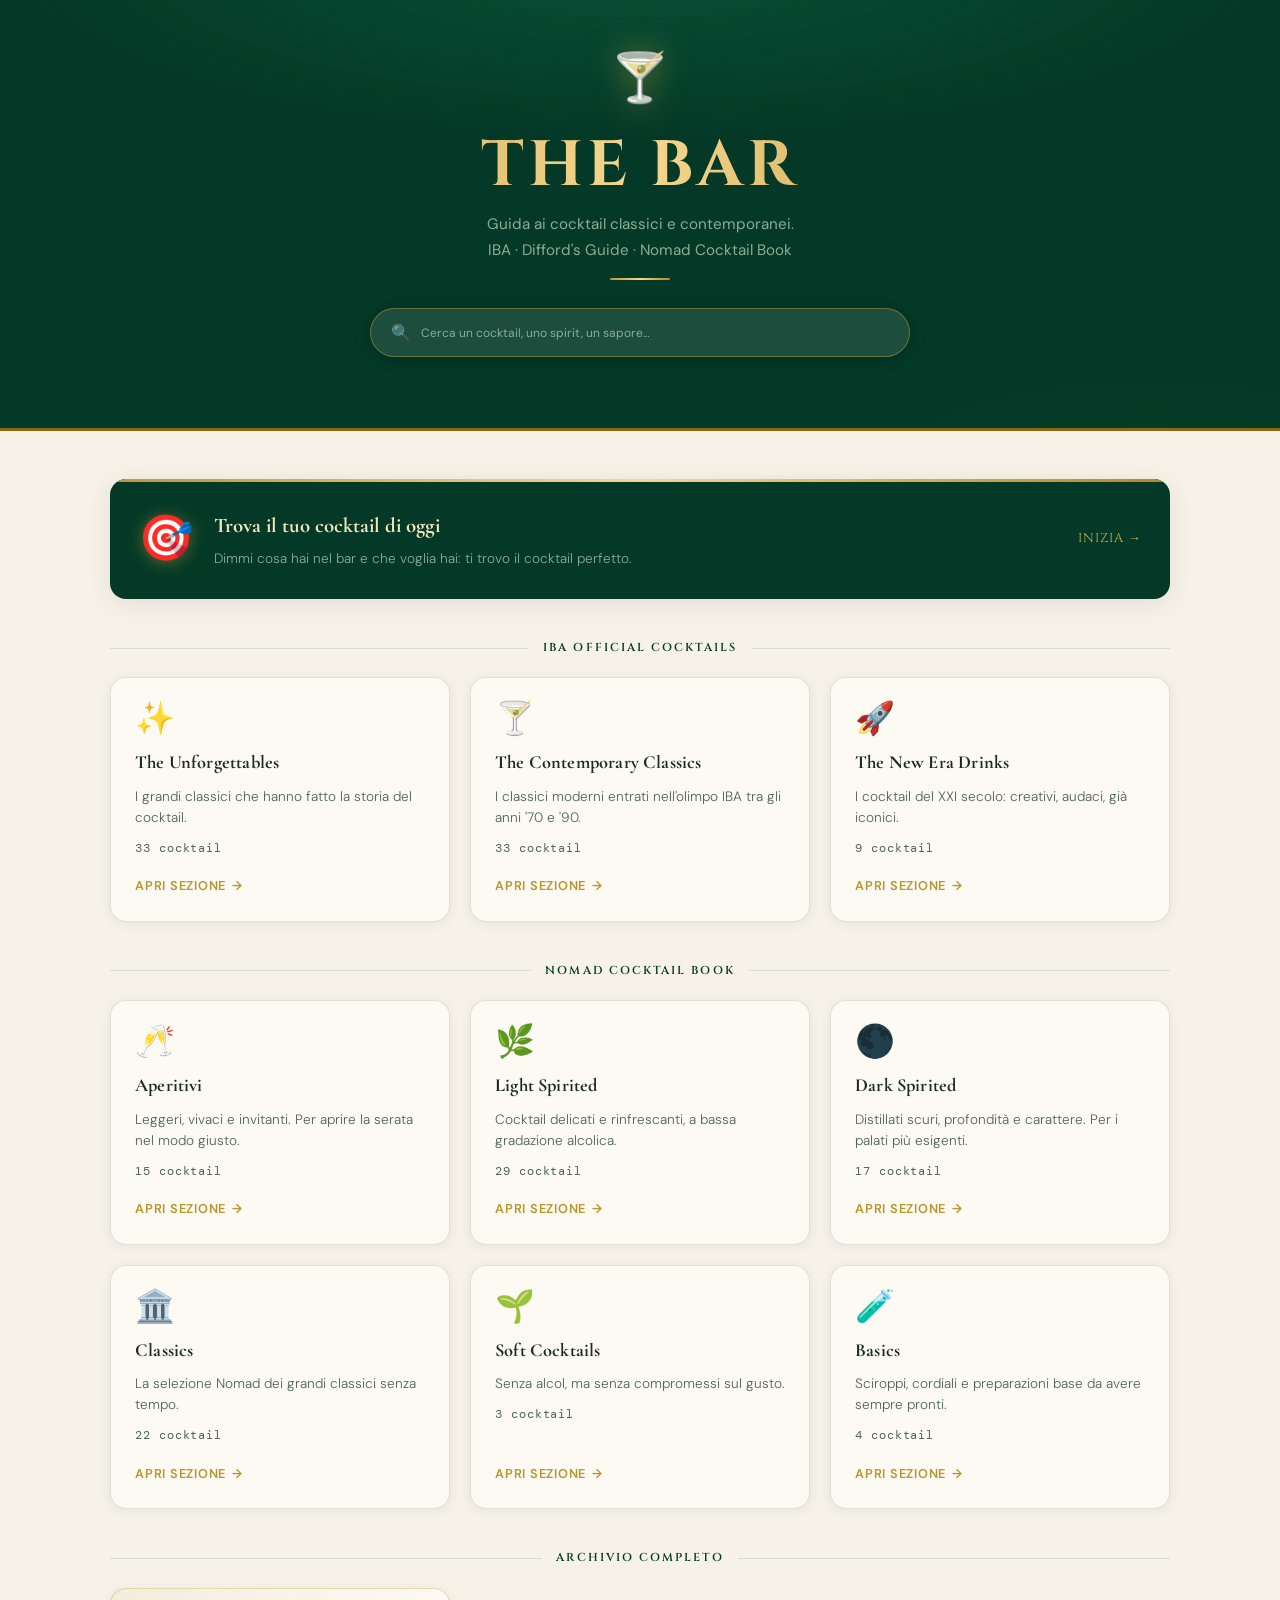
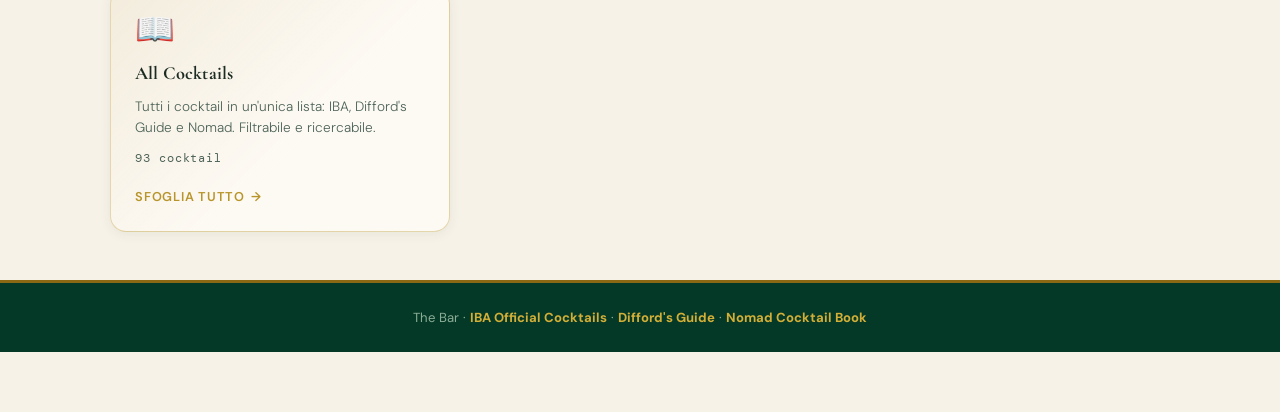
==== commit 5ea52fc7: "rafactoring" ====
--- a/index.html
+++ b/index.html
@@ -7,7 +7,7 @@
     <link rel="stylesheet" href="core.css">
     <link rel="stylesheet" href="components.css">
     <link rel="stylesheet" href="home-style.css">
-    <script src="cocktails-data.js"></script>
+    <script src="config.js"></script>
     <script src="search-index.js"></script>
 </head>
 <body>
@@ -54,7 +54,7 @@
     </div>
 
     <div class="cards-grid">
-        <a href="cocktail-unforgettables.html" class="calc-card">
+        <a href="category.html?name=unforgettables" class="calc-card">
             <div class="card-icon">✨</div>
             <div class="card-body">
                 <h2>The Unforgettables</h2>
@@ -63,7 +63,7 @@
             </div>
             <div class="card-cta">Apri sezione <span class="arrow">→</span></div>
         </a>
-        <a href="cocktail-contemporary.html" class="calc-card">
+        <a href="category.html?name=contemporary" class="calc-card">
             <div class="card-icon">🍸</div>
             <div class="card-body">
                 <h2>The Contemporary Classics</h2>
@@ -72,7 +72,7 @@
             </div>
             <div class="card-cta">Apri sezione <span class="arrow">→</span></div>
         </a>
-        <a href="cocktail-new-era.html" class="calc-card">
+        <a href="category.html?name=new_era" class="calc-card">
             <div class="card-icon">🚀</div>
             <div class="card-body">
                 <h2>The New Era Drinks</h2>
@@ -91,7 +91,7 @@
     </div>
 
     <div class="cards-grid">
-        <a href="cocktail-aperitivi.html" class="calc-card">
+        <a href="category.html?name=aperitivi" class="calc-card">
             <div class="card-icon">🥂</div>
             <div class="card-body">
                 <h2>Aperitivi</h2>
@@ -100,7 +100,7 @@
             </div>
             <div class="card-cta">Apri sezione <span class="arrow">→</span></div>
         </a>
-        <a href="cocktail-light.html" class="calc-card">
+        <a href="category.html?name=light" class="calc-card">
             <div class="card-icon">🌿</div>
             <div class="card-body">
                 <h2>Light Spirited</h2>
@@ -109,7 +109,7 @@
             </div>
             <div class="card-cta">Apri sezione <span class="arrow">→</span></div>
         </a>
-        <a href="cocktail-dark.html" class="calc-card">
+        <a href="category.html?name=dark" class="calc-card">
             <div class="card-icon">🌑</div>
             <div class="card-body">
                 <h2>Dark Spirited</h2>
@@ -118,7 +118,7 @@
             </div>
             <div class="card-cta">Apri sezione <span class="arrow">→</span></div>
         </a>
-        <a href="cocktail-classics.html" class="calc-card">
+        <a href="category.html?name=classics" class="calc-card">
             <div class="card-icon">🏛️</div>
             <div class="card-body">
                 <h2>Classics</h2>
@@ -127,7 +127,7 @@
             </div>
             <div class="card-cta">Apri sezione <span class="arrow">→</span></div>
         </a>
-        <a href="cocktail-soft.html" class="calc-card">
+        <a href="category.html?name=soft" class="calc-card">
             <div class="card-icon">🌱</div>
             <div class="card-body">
                 <h2>Soft Cocktails</h2>
@@ -136,7 +136,7 @@
             </div>
             <div class="card-cta">Apri sezione <span class="arrow">→</span></div>
         </a>
-        <a href="cocktail-basics.html" class="calc-card">
+        <a href="category.html?name=basics" class="calc-card">
             <div class="card-icon">🧪</div>
             <div class="card-body">
                 <h2>Basics</h2>
@@ -176,20 +176,23 @@
 <script>
 (function () {
     const COUNTS = [
-        { id: 'count-unforgettables', list: IBA_UNFORGETTABLES },
-        { id: 'count-contemporary',   list: IBA_CONTEMPORARY },
-        { id: 'count-new-era',        list: IBA_NEW_ERA },
-        { id: 'count-aperitivi',      list: NOMAD_APERITIVI },
-        { id: 'count-light',          list: NOMAD_LIGHT },
-        { id: 'count-dark',           list: NOMAD_DARK },
-        { id: 'count-classics',       list: NOMAD_CLASSICS },
-        { id: 'count-soft',           list: NOMAD_SOFT },
-        { id: 'count-basics',         list: NOMAD_BASICS },
-        { id: 'count-all',            list: COCKTAILS },
+        { id: 'count-unforgettables', key: 'unforgettables', filter: c => c.ibaCategory === 'unforgettables' },
+        { id: 'count-contemporary',   key: 'contemporary',   filter: c => c.ibaCategory === 'contemporary' },
+        { id: 'count-new-era',        key: 'new_era',        filter: c => c.ibaCategory === 'new_era' },
+        { id: 'count-aperitivi',      key: 'aperitivi',      filter: c => c.nomadCategory === 'aperitivi' },
+        { id: 'count-light',          key: 'light',          filter: c => c.nomadCategory === 'light' },
+        { id: 'count-dark',           key: 'dark',           filter: c => c.nomadCategory === 'dark' },
+        { id: 'count-classics',       key: 'classics',       filter: c => c.nomadCategory === 'classics' },
+        { id: 'count-soft',           key: 'soft',           filter: c => c.nomadCategory === 'soft' },
+        { id: 'count-basics',         key: 'basics',         filter: c => c.nomadCategory === 'basics' },
+        { id: 'count-all',            key: null,             filter: () => true },
     ];
-    COUNTS.forEach(({ id, list }) => {
-        const el = document.getElementById(id);
-        if (el && list) el.textContent = list.length + ' cocktail';
+
+    TheBarConfig.loadCocktails().then(cocktails => {
+        COUNTS.forEach(({ id, filter }) => {
+            const el = document.getElementById(id);
+            if (el) el.textContent = cocktails.filter(filter).length + ' cocktail';
+        });
     });
 })();
 </script>
--- a/core.css
+++ b/core.css
@@ -21,7 +21,8 @@
     --green-subtle: rgba(4,57,39,0.04);
 
     /* ── Oro (CTA, titoli, accenti) ──────────── */
-    --gold:         #B8952A;   /* oro leggibile su chiaro */
+    --gold:         #B8952A;   /* oro decorativo — CTA, bordi, accenti (non testo body) */
+    --gold-readable:#7A5E0A;   /* oro accessibile — testo su sfondo chiaro WCAG AA 5.5:1 */
     --gold-bright:  #D4AF37;   /* oro brillante — su sfondi scuri */
     --gold2:        #C9A84C;   /* oro medio */
     --gold3:        #8B6914;   /* oro scuro — bordi forti */
@@ -33,7 +34,7 @@
     /* ── Testo su sfondo chiaro ───────────────── */
     --text:         #1C2B22;   /* verde quasi nero — primario */
     --text2:        #3D5244;   /* verde scuro — secondario */
-    --muted:        #6B8070;   /* verde grigio — placeholder, muted */
+    --muted:        #4E6358;   /* verde grigio — placeholder, muted — WCAG AA 5.8:1 su avorio */
 
     /* ── Testo su sfondo verde ────────────────── */
     --text-inv:     #F5E6BE;   /* avorio — su verde */
@@ -163,3 +164,27 @@
 
 /* ── Responsive ── */
 @media (max-width: 768px) { .container { padding: 0 14px; } h2 { font-size: 1.05rem; } }
+
+/* ── Loader state (usato da TheBarConfig.showLoader) ── */
+.loader-state {
+    display: flex;
+    flex-direction: column;
+    align-items: center;
+    gap: 16px;
+    padding: 64px 20px;
+    color: var(--text2);
+}
+.loader-spinner {
+    width: 36px;
+    height: 36px;
+    border: 3px solid var(--surface2);
+    border-top-color: var(--emerald);
+    border-radius: 50%;
+    animation: spin 0.7s linear infinite;
+}
+@keyframes spin { to { transform: rotate(360deg); } }
+.loader-text {
+    font-family: var(--font-sans);
+    font-size: 0.9rem;
+    letter-spacing: 0.02em;
+}
--- a/components.css
+++ b/components.css
@@ -149,8 +149,8 @@
     border: 1px solid var(--border);
 }
 /* Fonte */
-.badge--iba     { background: rgba(184,149,42,0.12); color: var(--gold);  border-color: var(--border-gold); }
-.badge--difford { background: rgba(60,100,200,0.08);  color: #4a70bb;     border-color: rgba(60,100,200,0.2); }
+.badge--iba     { background: rgba(184,149,42,0.12); color: var(--gold-readable);  border-color: var(--border-gold); }
+.badge--difford { background: rgba(60,100,200,0.08);  color: #2B4F9E;               border-color: rgba(60,100,200,0.2); }
 /* Gusto */
 .badge--taste   { background: rgba(4,57,39,0.06);   color: var(--text2); border-color: var(--border); text-transform: capitalize; }
 .badge--sweet   { background: rgba(200,120,40,0.10); color: #8B5A1A;     border-color: rgba(200,120,40,0.22); }
@@ -182,7 +182,7 @@
 .spirit-tag--match {
     background: var(--gold-pale);
     border-color: var(--border-gold);
-    color: var(--gold);
+    color: var(--gold-readable);
 }
 
 /* ══════════════════════════
@@ -204,8 +204,17 @@
 }
 
 .recipe-toggle {
+    /* Reset stili nativi del <button> */
+    appearance: none;
+    -webkit-appearance: none;
+    background: none;
+    border: none;
+    width: 100%;
+    text-align: left;
+    font: inherit;
+    /* Layout */
     display: flex; align-items: center; justify-content: space-between;
-    padding: 16px 20px; cursor: pointer; user-select: none; gap: 12px;
+    padding: 16px 20px; cursor: pointer; gap: 12px;
     transition: background 0.15s;
 }
 .recipe-toggle:hover { background: var(--surface2); }
@@ -214,12 +223,12 @@
 .recipe-toggle-left  { display: flex; align-items: center; gap: 14px; flex: 1; min-width: 0; }
 .recipe-toggle-right { display: flex; align-items: center; gap: 10px; flex-shrink: 0; }
 
-.recipe-emoji { font-size: 1.8rem; flex-shrink: 0; line-height: 1; }
+/* .recipe-emoji rimosso — le emoji cocktail non sono più mostrate nelle card */
 
 .recipe-toggle-info { min-width: 0; }
 .recipe-toggle-info h3 {
     font-family: var(--font-display);
-    font-size: 0.95rem; letter-spacing: 0.06em; text-transform: uppercase;
+    font-size: 0.95rem; letter-spacing: 0.02em;
     color: var(--text); margin: 0 0 3px; display: block;
     white-space: nowrap; overflow: hidden; text-overflow: ellipsis;
 }
@@ -256,7 +265,7 @@
 .body-ingredients { margin-bottom: 18px; }
 .ing-version-label {
     font-size: 0.68rem; text-transform: uppercase; letter-spacing: 0.1em;
-    color: var(--gold); margin-bottom: 10px; font-family: var(--font-display);
+    color: var(--gold-readable); margin-bottom: 10px; font-family: var(--font-display);
     display: block;
 }
 .ing-row {
@@ -333,3 +342,277 @@
     .feature-card { flex-direction: column; text-align: center; gap: 12px; padding: 18px; }
     .feature-cta { display: none; }
 }
+
+/* ══════════════════════════════════════════════════════════════════════════
+   PAGE HEADER  —  componente base per tutti gli header verdi del sito
+   Usato da: category.html, cocktail-finder.html, cocktail-recipe.html
+   
+   Struttura HTML attesa:
+     <header class="page-header [page-header--MODIFIER]">
+       <span class="page-header__icon">emoji</span>
+       <h1 class="page-header__title">Titolo</h1>
+       <p class="page-header__subtitle">Sottotitolo</p>
+       <div class="page-header__meta">info extra</div>   ← opzionale
+     </header>
+══════════════════════════════════════════════════════════════════════════ */
+
+.page-header {
+    background: var(--green-deep);
+    text-align: center;
+    padding: 36px 20px 32px;
+    position: relative;
+    overflow: hidden;
+    border-bottom: 3px solid transparent;
+    border-image: var(--gold-gradient-h) 1;
+}
+
+/* Alone luminoso radiale — presente su tutte le varianti */
+.page-header::before {
+    content: '';
+    position: absolute; inset: 0;
+    background: radial-gradient(ellipse 60% 80% at 50% -20%, rgba(11,102,70,0.4) 0%, transparent 70%);
+    pointer-events: none;
+}
+
+.page-header__icon {
+    font-size: 2.8rem;
+    display: block;
+    margin-bottom: 12px;
+    filter: drop-shadow(0 2px 12px rgba(212,175,55,0.40));
+    position: relative;
+}
+
+.page-header__title {
+    font-family: var(--font-display);
+    font-size: clamp(1.6rem, 4vw, 2.6rem);
+    letter-spacing: 0.04em;
+    margin: 0 0 10px;
+    position: relative;
+    background: var(--gold-gradient-h);
+    -webkit-background-clip: text;
+    -webkit-text-fill-color: transparent;
+    background-clip: text;
+}
+
+.page-header__subtitle {
+    font-family: var(--font-serif);
+    font-size: 1rem;
+    color: var(--muted-inv);
+    font-style: italic;
+    margin: 0 0 10px;
+    position: relative;
+}
+
+.page-header__meta {
+    font-family: var(--font-mono);
+    font-size: 0.72rem;
+    color: var(--muted-inv);
+    letter-spacing: 0.1em;
+    text-transform: uppercase;
+    opacity: 0.7;
+    position: relative;
+}
+
+/* ── Modificatori ──────────────────────────────────────────────────── */
+
+/* Hero (cocktail-recipe.html): padding più generoso, icona più grande */
+.page-header--hero {
+    padding: 56px 24px 44px;
+}
+.page-header--hero .page-header__icon {
+    font-size: 4rem;
+    margin-bottom: 16px;
+    filter: drop-shadow(0 0 24px rgba(212,175,55,0.45));
+}
+.page-header--hero .page-header__title {
+    font-size: clamp(1.8rem, 5vw, 3.2rem);
+    margin-bottom: 12px;
+}
+.page-header--hero .page-header__subtitle {
+    font-size: 1.1rem;
+    margin-bottom: 20px;
+}
+
+/* Sticky (search-results.html): compatto, appiccicato in cima */
+.page-header--sticky {
+    position: sticky; top: 0; z-index: 50;
+    padding: 14px 24px 12px;
+    text-align: left;
+    border-bottom: 2px solid var(--gold3);
+    border-image: none;
+}
+.page-header--sticky .page-header__title {
+    font-size: 0.88rem;
+    margin-bottom: 2px;
+}
+.page-header--sticky .page-header__subtitle {
+    font-size: 0.75rem;
+    margin-bottom: 10px;
+    font-style: normal;
+}
+
+/* ══════════════════════════════════════════════════════════════════════════
+   CARD  —  componente base per tutte le card cocktail
+   
+   Varianti:
+     .card--recipe   accordion nelle pagine categoria / all cocktails
+     .card--list     riga orizzontale nella pagina search-results
+     .card--grid     tile nella griglia del finder
+══════════════════════════════════════════════════════════════════════════ */
+
+.card {
+    background: var(--surface);
+    border: 1px solid var(--border);
+    border-radius: var(--radius-lg);
+    box-shadow: var(--shadow-sm);
+    transition: border-color 0.18s, transform 0.15s, box-shadow 0.18s;
+    text-decoration: none;
+    color: var(--text);
+}
+.card:hover {
+    border-color: var(--border-gold);
+    box-shadow: var(--shadow), var(--shadow-gold);
+}
+
+/* ── .card--recipe: accordion espandibile (category, all-cocktails) ── */
+/* Nota: article.recipe-card rimane invariato per retrocompatibilità;
+   .card--recipe è il nome canonico per i nuovi contesti             */
+.card--recipe {
+    display: block;
+    margin-bottom: 10px;
+    overflow: hidden;
+}
+.card--recipe:hover { transform: none; } /* l'hover è gestito dal toggle interno */
+
+/* ── .card--list: riga orizzontale (search-results) ── */
+.card--list {
+    display: flex;
+    align-items: center;
+    gap: 16px;
+    padding: 14px 16px;
+    margin-bottom: 8px;
+}
+.card--list:hover { transform: translateX(3px); }
+
+.card--list .card__emoji  { font-size: 1.8rem; flex-shrink: 0; line-height: 1; }
+.card--list .card__body   { flex: 1; min-width: 0; }
+.card--list .card__title  {
+    font-family: var(--font-display); font-size: 0.88rem;
+    letter-spacing: 0.02em;
+    color: var(--text); margin-bottom: 4px;
+}
+.card--list .card__meta   { display: flex; flex-wrap: wrap; gap: 4px; margin-bottom: 5px; }
+.card--list .card__desc   {
+    margin: 0; font-size: 0.82rem; color: var(--muted);
+    font-style: italic; white-space: nowrap; overflow: hidden;
+    text-overflow: ellipsis; font-family: var(--font-serif);
+}
+.card--list .card__arrow  {
+    color: var(--muted); font-size: 1rem; flex-shrink: 0;
+    transition: color 0.15s, transform 0.15s;
+}
+.card--list:hover .card__arrow { color: var(--gold); transform: translateX(3px); }
+
+/* ── .card--grid: tile nella griglia (finder) ── */
+.card--grid {
+    display: flex;
+    flex-direction: column;
+    gap: 10px;
+    padding: 18px;
+}
+.card--grid:hover { transform: translateY(-2px); }
+
+.card--grid .card__top    { display: flex; align-items: flex-start; gap: 12px; }
+.card--grid .card__emoji  { font-size: 2rem; line-height: 1; flex-shrink: 0; }
+.card--grid .card__info   { flex: 1; min-width: 0; }
+.card--grid .card__title  {
+    font-family: var(--font-display); font-size: 0.9rem;
+    letter-spacing: 0.02em;
+    color: var(--text); margin-bottom: 3px;
+}
+.card--grid .card__desc   {
+    font-family: var(--font-serif); font-size: 0.82rem;
+    color: var(--muted); font-style: italic; line-height: 1.4;
+}
+.card--grid .card__tags   { display: flex; flex-wrap: wrap; gap: 4px; }
+.card--grid .card__spirits { display: flex; flex-wrap: wrap; gap: 4px; margin-top: 2px; }
+
+/* ── Tag inline nelle card--list (ex .result-tag) ── */
+.card__tag          { font-size: 0.68rem; padding: 2px 8px; border-radius: 20px; background: var(--surface2); border: 1px solid var(--border); color: var(--text2); }
+.card__tag--section { background: transparent; color: var(--muted); border-color: transparent; }
+.card__tag--iba     { background: var(--gold-pale); border-color: var(--border-gold); color: var(--gold-readable); }
+.card__tag--difford { background: rgba(60,100,200,0.08); border-color: rgba(60,100,200,0.2); color: #2B4F9E; }
+
+/* ══════════════════════════════════════════════════════════════════════════
+   SEARCH FILTER BANNER  —  attivato da body.is-filtering
+   Sostituisce il CSS iniettato dinamicamente da search-filter.js.
+══════════════════════════════════════════════════════════════════════════ */
+
+#search-filter-banner {
+    position: sticky;
+    top: 0;
+    z-index: 100;
+    background: rgba(4,57,39,0.97);
+    border-bottom: 1px solid rgba(212,175,55,0.20);
+    padding: 10px 20px;
+    backdrop-filter: blur(10px);
+    -webkit-backdrop-filter: blur(10px);
+}
+.sfb-inner {
+    max-width: 900px;
+    margin: 0 auto;
+    display: flex;
+    align-items: center;
+    gap: 10px;
+    flex-wrap: wrap;
+}
+.sfb-icon { font-size: 0.9rem; }
+.sfb-text {
+    flex: 1;
+    font-size: 0.82rem;
+    color: var(--muted-inv);
+    min-width: 0;
+    font-family: var(--font-sans);
+}
+.sfb-text strong { color: var(--gold-bright); }
+.sfb-link {
+    font-size: 0.78rem;
+    color: var(--gold-bright);
+    text-decoration: none;
+    white-space: nowrap;
+    font-weight: 500;
+    font-family: var(--font-sans);
+    transition: opacity 0.15s;
+}
+.sfb-link:hover { opacity: 0.75; text-decoration: underline; }
+.sfb-clear {
+    background: none;
+    border: 1px solid rgba(212,175,55,0.30);
+    border-radius: 20px;
+    padding: 3px 12px;
+    font-size: 0.75rem;
+    color: var(--muted-inv);
+    cursor: pointer;
+    font-family: var(--font-sans);
+    white-space: nowrap;
+    transition: background 0.15s, color 0.15s, border-color 0.15s;
+}
+.sfb-clear:hover {
+    background: var(--gold-pale);
+    border-color: var(--border-gold);
+    color: var(--gold-bright);
+}
+
+/* Card non-matching — attivate da body.is-filtering */
+body.is-filtering article.recipe-card.sf-nomatch {
+    opacity: 0.2;
+    filter: grayscale(0.5);
+    pointer-events: none;
+    transition: opacity 0.25s, filter 0.25s;
+}
+body.is-filtering article.recipe-card.sf-match {
+    opacity: 1;
+    border-color: var(--border-gold) !important;
+    box-shadow: 0 0 0 2px var(--gold-pale);
+    transition: opacity 0.25s;
+}
--- a/home-style.css
+++ b/home-style.css
@@ -39,7 +39,7 @@
 
 header h1 {
     font-size: clamp(2.2rem, 7vw, 4rem);
-    letter-spacing: 0.12em;
+    letter-spacing: 0.06em;
     line-height: 1.05;
     position: relative;
     background: var(--gold-gradient-h);
@@ -139,8 +139,8 @@
 .sd-item {
     display: flex;
     align-items: center;
-    gap: 10px;
-    padding: 9px 16px;
+    gap: 12px;
+    padding: 10px 16px;
     cursor: pointer;
     text-decoration: none;
     border-bottom: 1px solid var(--border-soft);
@@ -150,7 +150,7 @@
 .sd-item:hover, .sd-item.active { background: var(--surface2); }
 .sd-item:last-child { border-bottom: none; }
 
-.sd-emoji { font-size: 1.2rem; flex-shrink: 0; }
+/* .sd-emoji rimosso — le emoji non vengono più mostrate nel dropdown */
 .sd-body { flex: 1; min-width: 0; }
 .sd-title {
     font-family: var(--font-display-alt);
@@ -165,8 +165,8 @@
     font-size: 0.62rem; padding: 1px 7px; border-radius: 20px;
     font-weight: 600; letter-spacing: 0.05em; flex-shrink: 0;
 }
-.sd-badge--iba     { background: var(--gold-pale); color: var(--gold); border: 1px solid var(--border-gold); }
-.sd-badge--difford { background: rgba(60,100,200,0.10); color: #3A5AAA; border: 1px solid rgba(60,100,200,0.2); }
+.sd-badge--iba     { background: var(--gold-pale); color: var(--gold-readable); border: 1px solid var(--border-gold); }
+.sd-badge--difford { background: rgba(60,100,200,0.10); color: #2B4F9E; border: 1px solid rgba(60,100,200,0.2); }
 
 .sd-more {
     display: block; text-align: center; padding: 10px;
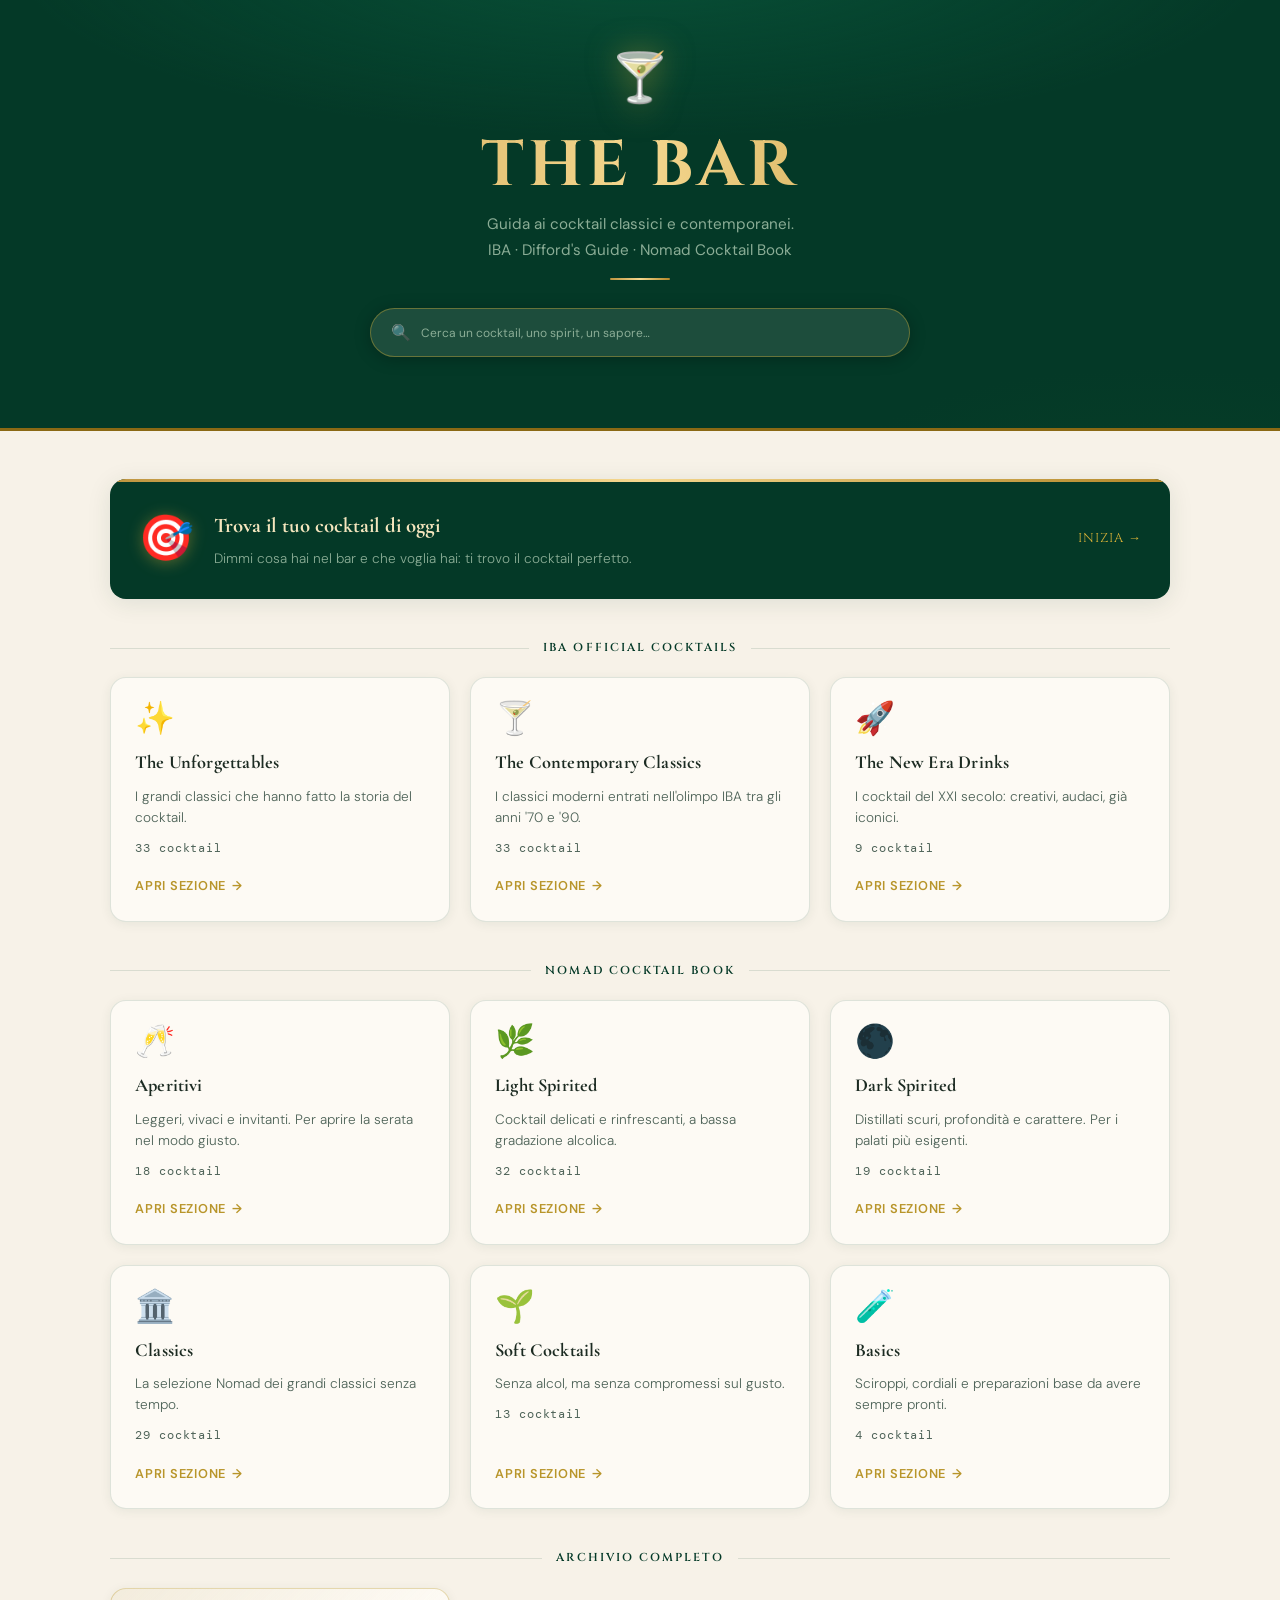
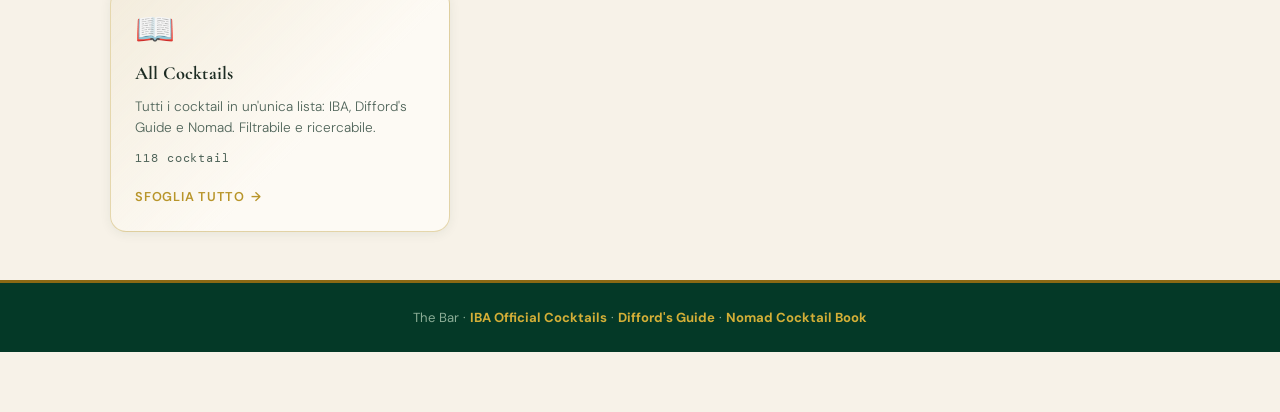
==== commit b1e9f871: "aggiunta icona" ====
--- a/index.html
+++ b/index.html
@@ -3,6 +3,7 @@
 <head>
     <meta charset="UTF-8">
     <meta name="viewport" content="width=device-width, initial-scale=1.0">
+    <link rel="icon" href="thebar.ico" type="image/x-icon">
     <title>The Bar — Cocktail Guide</title>
     <link rel="stylesheet" href="core.css">
     <link rel="stylesheet" href="components.css">
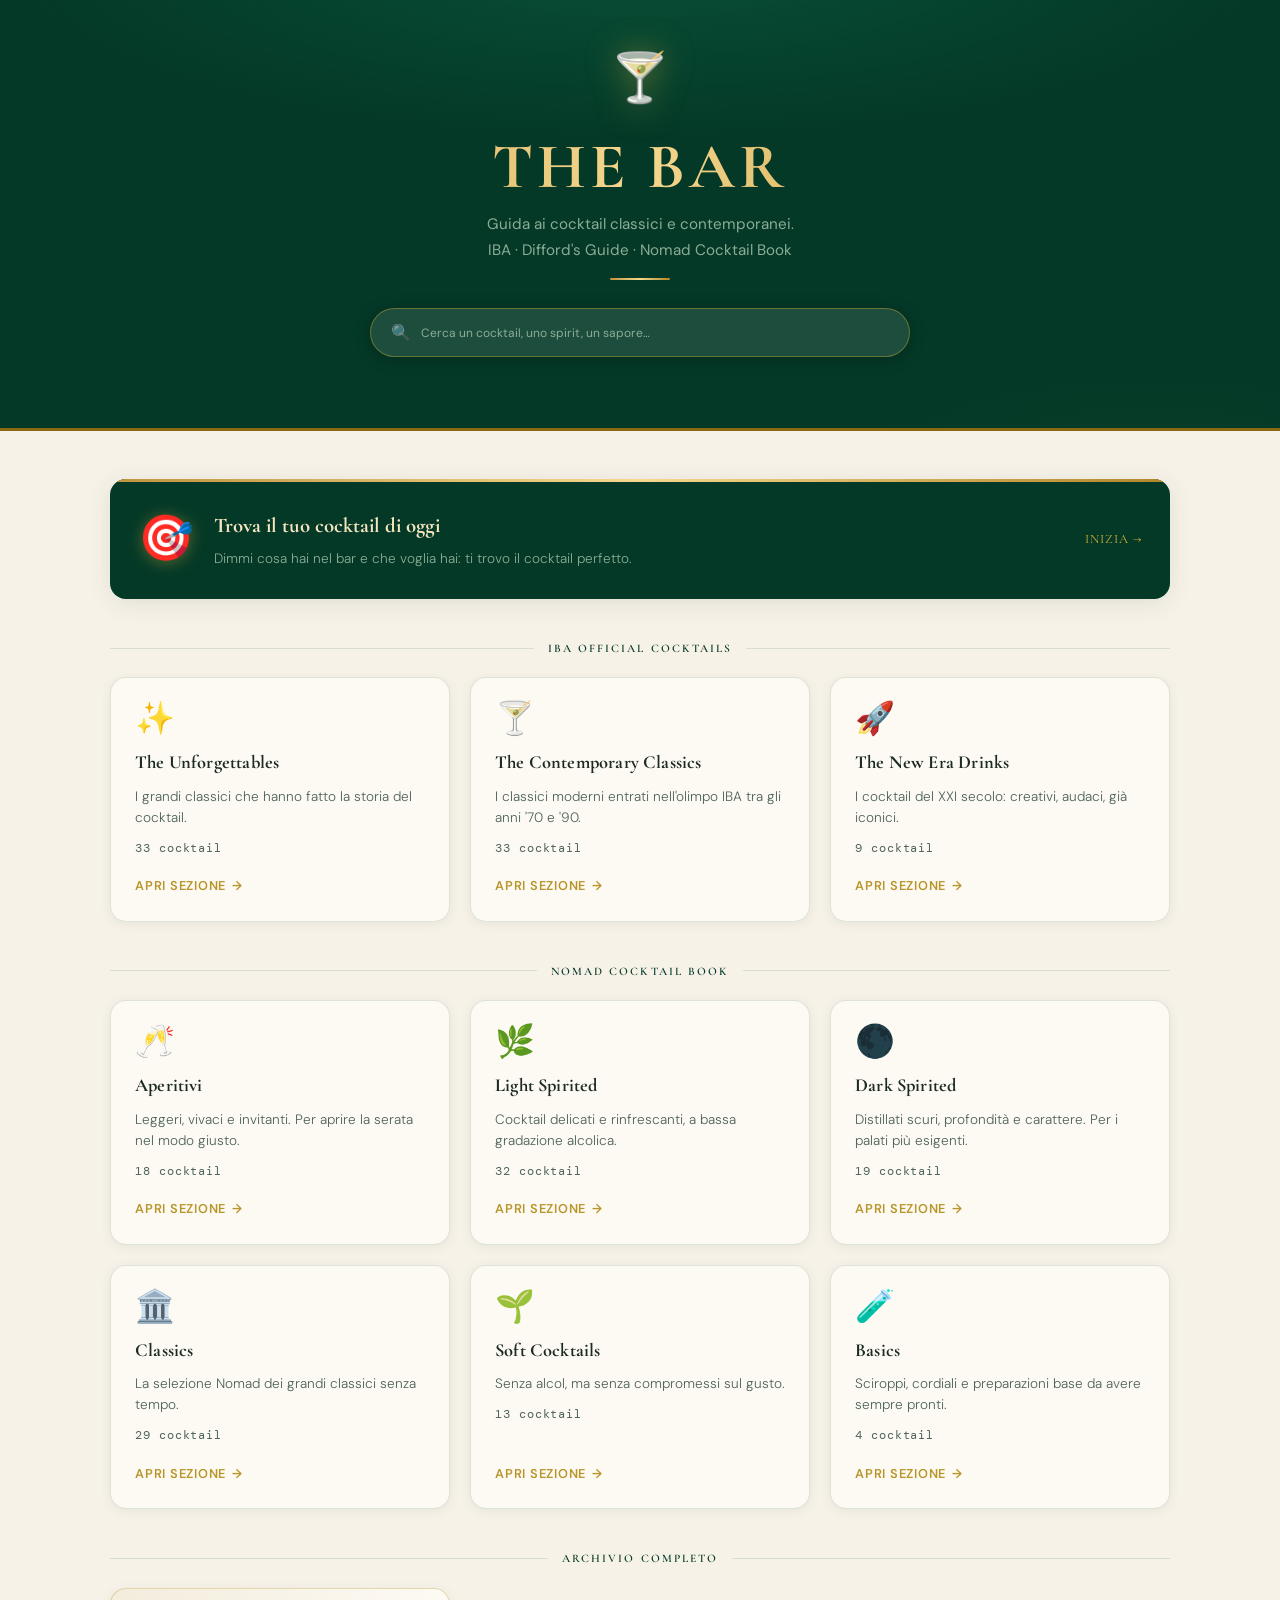
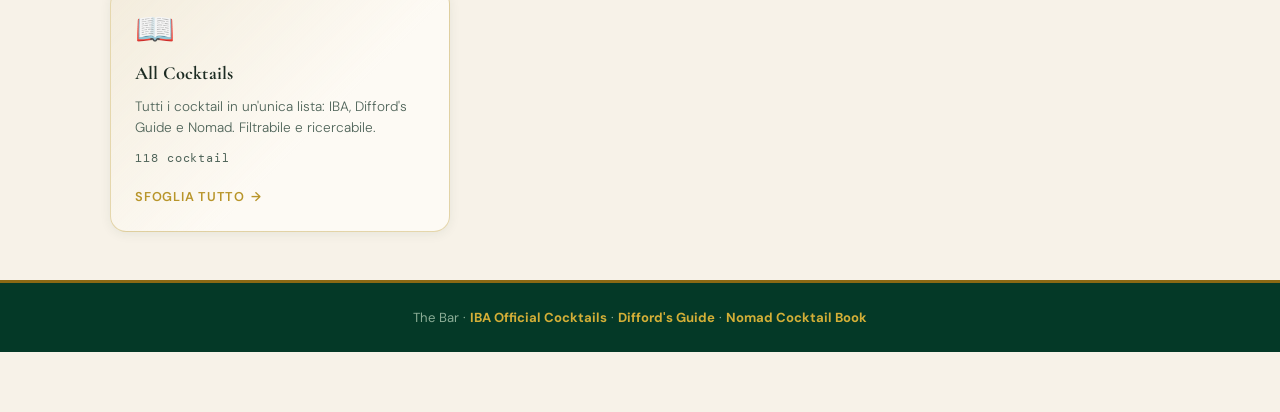
==== commit a78e9ee8: "pwa offline" ====
--- a/index.html
+++ b/index.html
@@ -1,202 +1,424 @@
-<!DOCTYPE html>
-<html lang="it">
-<head>
-    <meta charset="UTF-8">
-    <meta name="viewport" content="width=device-width, initial-scale=1.0">
-    <link rel="icon" href="thebar.ico" type="image/x-icon">
-    <title>The Bar — Cocktail Guide</title>
-    <link rel="stylesheet" href="core.css">
-    <link rel="stylesheet" href="components.css">
-    <link rel="stylesheet" href="home-style.css">
-    <script src="config.js"></script>
-    <script src="search-index.js"></script>
-</head>
-<body>
-
-<!-- Header a tutta larghezza (verde smeraldo) -->
-<header>
-    <div class="container">
-        <div class="logo">🍸</div>
-        <h1>The Bar</h1>
-        <p class="subtitle">Guida ai cocktail classici e contemporanei.<br>IBA · Difford's Guide · Nomad Cocktail Book</p>
-        <div class="divider"></div>
-
-        <div class="search-wrapper">
-            <div class="search-box">
-                <span class="search-icon">🔍</span>
-                <input type="text" id="search-input" placeholder="Cerca un cocktail, uno spirit, un sapore…" autocomplete="off" spellcheck="false">
-                <button class="search-clear" id="search-clear" aria-label="Cancella" hidden>✕</button>
-            </div>
-            <p class="search-status" id="search-status"></p>
-            <div class="search-dropdown" id="search-dropdown" hidden></div>
-        </div>
-    </div>
-</header>
-
-<!-- Corpo avorio -->
-<div class="container">
-<main>
-
-    <!-- Feature card -->
-    <a href="cocktail-finder.html" class="feature-card">
-        <div class="feature-icon">🎯</div>
-        <div class="feature-body">
-            <h2>Trova il tuo cocktail di oggi</h2>
-            <p>Dimmi cosa hai nel bar e che voglia hai: ti trovo il cocktail perfetto.</p>
-        </div>
-        <div class="feature-cta">Inizia <span class="arrow">→</span></div>
-    </a>
-
-    <!-- ════ IBA ════ -->
-    <div class="section-label">
-        <div class="section-label-line"></div>
-        <span>IBA Official Cocktails</span>
-        <div class="section-label-line"></div>
-    </div>
-
-    <div class="cards-grid">
-        <a href="category.html?name=unforgettables" class="calc-card">
-            <div class="card-icon">✨</div>
-            <div class="card-body">
-                <h2>The Unforgettables</h2>
-                <p class="card-desc">I grandi classici che hanno fatto la storia del cocktail.</p>
-                <div class="card-count" id="count-unforgettables"></div>
-            </div>
-            <div class="card-cta">Apri sezione <span class="arrow">→</span></div>
-        </a>
-        <a href="category.html?name=contemporary" class="calc-card">
-            <div class="card-icon">🍸</div>
-            <div class="card-body">
-                <h2>The Contemporary Classics</h2>
-                <p class="card-desc">I classici moderni entrati nell'olimpo IBA tra gli anni '70 e '90.</p>
-                <div class="card-count" id="count-contemporary"></div>
-            </div>
-            <div class="card-cta">Apri sezione <span class="arrow">→</span></div>
-        </a>
-        <a href="category.html?name=new_era" class="calc-card">
-            <div class="card-icon">🚀</div>
-            <div class="card-body">
-                <h2>The New Era Drinks</h2>
-                <p class="card-desc">I cocktail del XXI secolo: creativi, audaci, già iconici.</p>
-                <div class="card-count" id="count-new-era"></div>
-            </div>
-            <div class="card-cta">Apri sezione <span class="arrow">→</span></div>
-        </a>
-    </div>
-
-    <!-- ════ NOMAD ════ -->
-    <div class="section-label">
-        <div class="section-label-line"></div>
-        <span>Nomad Cocktail Book</span>
-        <div class="section-label-line"></div>
-    </div>
-
-    <div class="cards-grid">
-        <a href="category.html?name=aperitivi" class="calc-card">
-            <div class="card-icon">🥂</div>
-            <div class="card-body">
-                <h2>Aperitivi</h2>
-                <p class="card-desc">Leggeri, vivaci e invitanti. Per aprire la serata nel modo giusto.</p>
-                <div class="card-count" id="count-aperitivi"></div>
-            </div>
-            <div class="card-cta">Apri sezione <span class="arrow">→</span></div>
-        </a>
-        <a href="category.html?name=light" class="calc-card">
-            <div class="card-icon">🌿</div>
-            <div class="card-body">
-                <h2>Light Spirited</h2>
-                <p class="card-desc">Cocktail delicati e rinfrescanti, a bassa gradazione alcolica.</p>
-                <div class="card-count" id="count-light"></div>
-            </div>
-            <div class="card-cta">Apri sezione <span class="arrow">→</span></div>
-        </a>
-        <a href="category.html?name=dark" class="calc-card">
-            <div class="card-icon">🌑</div>
-            <div class="card-body">
-                <h2>Dark Spirited</h2>
-                <p class="card-desc">Distillati scuri, profondità e carattere. Per i palati più esigenti.</p>
-                <div class="card-count" id="count-dark"></div>
-            </div>
-            <div class="card-cta">Apri sezione <span class="arrow">→</span></div>
-        </a>
-        <a href="category.html?name=classics" class="calc-card">
-            <div class="card-icon">🏛️</div>
-            <div class="card-body">
-                <h2>Classics</h2>
-                <p class="card-desc">La selezione Nomad dei grandi classici senza tempo.</p>
-                <div class="card-count" id="count-classics"></div>
-            </div>
-            <div class="card-cta">Apri sezione <span class="arrow">→</span></div>
-        </a>
-        <a href="category.html?name=soft" class="calc-card">
-            <div class="card-icon">🌱</div>
-            <div class="card-body">
-                <h2>Soft Cocktails</h2>
-                <p class="card-desc">Senza alcol, ma senza compromessi sul gusto.</p>
-                <div class="card-count" id="count-soft"></div>
-            </div>
-            <div class="card-cta">Apri sezione <span class="arrow">→</span></div>
-        </a>
-        <a href="category.html?name=basics" class="calc-card">
-            <div class="card-icon">🧪</div>
-            <div class="card-body">
-                <h2>Basics</h2>
-                <p class="card-desc">Sciroppi, cordiali e preparazioni base da avere sempre pronti.</p>
-                <div class="card-count" id="count-basics"></div>
-            </div>
-            <div class="card-cta">Apri sezione <span class="arrow">→</span></div>
-        </a>
-    </div>
-
-    <!-- ════ ALL COCKTAILS ════ -->
-    <div class="section-label">
-        <div class="section-label-line"></div>
-        <span>Archivio completo</span>
-        <div class="section-label-line"></div>
-    </div>
-
-    <div class="cards-grid">
-        <a href="cocktail-all.html" class="calc-card calc-card--all">
-            <div class="card-icon">📖</div>
-            <div class="card-body">
-                <h2>All Cocktails</h2>
-                <p class="card-desc">Tutti i cocktail in un'unica lista: IBA, Difford's Guide e Nomad. Filtrabile e ricercabile.</p>
-                <div class="card-count" id="count-all"></div>
-            </div>
-            <div class="card-cta">Sfoglia tutto <span class="arrow">→</span></div>
-        </a>
-    </div>
-
-</main>
-</div>
-
-<footer>
-    <p>The Bar · <strong>IBA Official Cocktails</strong> · <strong>Difford's Guide</strong> · <strong>Nomad Cocktail Book</strong></p>
-</footer>
-
-<script>
-(function () {
-    const COUNTS = [
-        { id: 'count-unforgettables', key: 'unforgettables', filter: c => c.ibaCategory === 'unforgettables' },
-        { id: 'count-contemporary',   key: 'contemporary',   filter: c => c.ibaCategory === 'contemporary' },
-        { id: 'count-new-era',        key: 'new_era',        filter: c => c.ibaCategory === 'new_era' },
-        { id: 'count-aperitivi',      key: 'aperitivi',      filter: c => c.nomadCategory === 'aperitivi' },
-        { id: 'count-light',          key: 'light',          filter: c => c.nomadCategory === 'light' },
-        { id: 'count-dark',           key: 'dark',           filter: c => c.nomadCategory === 'dark' },
-        { id: 'count-classics',       key: 'classics',       filter: c => c.nomadCategory === 'classics' },
-        { id: 'count-soft',           key: 'soft',           filter: c => c.nomadCategory === 'soft' },
-        { id: 'count-basics',         key: 'basics',         filter: c => c.nomadCategory === 'basics' },
-        { id: 'count-all',            key: null,             filter: () => true },
-    ];
-
-    TheBarConfig.loadCocktails().then(cocktails => {
-        COUNTS.forEach(({ id, filter }) => {
-            const el = document.getElementById(id);
-            if (el) el.textContent = cocktails.filter(filter).length + ' cocktail';
-        });
-    });
-})();
-</script>
-
-</body>
-</html>
+<!DOCTYPE html>+
+<html lang="it">+
+<head>+
+    <meta charset="UTF-8">+
+    <meta name="viewport" content="width=device-width, initial-scale=1.0">+
+    <link rel="icon" href="thebar.ico" type="image/x-icon">+
+    <meta name="theme-color" content="#043927" />+
+    <link rel="manifest" href="manifest.json">+
+    <meta name="apple-mobile-web-app-capable" content="yes">+
+    <meta name="apple-mobile-web-app-status-bar-style" content="black-translucent">+
+    <meta name="apple-mobile-web-app-title" content="The Bar">+
+    <title>The Bar — Cocktail Guide</title>+
+    <link rel="stylesheet" href="core.css">+
+    <link rel="stylesheet" href="components.css">+
+    <link rel="stylesheet" href="home-style.css">+
+    <script src="config.js"></script>+
+    <script src="search-index.js"></script>+
+</head>+
+<body>+
++
+<!-- Header a tutta larghezza (verde smeraldo) -->+
+<header>+
+    <div class="container">+
+        <div class="logo">🍸</div>+
+        <h1>The Bar</h1>+
+        <p class="subtitle">Guida ai cocktail classici e contemporanei.<br>IBA · Difford's Guide · Nomad Cocktail Book</p>+
+        <div class="divider"></div>+
++
+        <div class="search-wrapper">+
+            <div class="search-box">+
+                <span class="search-icon">🔍</span>+
+                <input type="text" id="search-input" placeholder="Cerca un cocktail, uno spirit, un sapore…" autocomplete="off" spellcheck="false">+
+                <button class="search-clear" id="search-clear" aria-label="Cancella" hidden>✕</button>+
+            </div>+
+            <p class="search-status" id="search-status"></p>+
+            <div class="search-dropdown" id="search-dropdown" hidden></div>+
+        </div>+
+    </div>+
+</header>+
++
+<!-- Corpo avorio -->+
+<div class="container">+
+<main>+
++
+    <!-- Feature card -->+
+    <a href="cocktail-finder.html" class="feature-card">+
+        <div class="feature-icon">🎯</div>+
+        <div class="feature-body">+
+            <h2>Trova il tuo cocktail di oggi</h2>+
+            <p>Dimmi cosa hai nel bar e che voglia hai: ti trovo il cocktail perfetto.</p>+
+        </div>+
+        <div class="feature-cta">Inizia <span class="arrow">→</span></div>+
+    </a>+
++
+    <!-- ════ IBA ════ -->+
+    <div class="section-label">+
+        <div class="section-label-line"></div>+
+        <span>IBA Official Cocktails</span>+
+        <div class="section-label-line"></div>+
+    </div>+
++
+    <div class="cards-grid">+
+        <a href="category.html?name=unforgettables" class="calc-card">+
+            <div class="card-icon">✨</div>+
+            <div class="card-body">+
+                <h2>The Unforgettables</h2>+
+                <p class="card-desc">I grandi classici che hanno fatto la storia del cocktail.</p>+
+                <div class="card-count" id="count-unforgettables"></div>+
+            </div>+
+            <div class="card-cta">Apri sezione <span class="arrow">→</span></div>+
+        </a>+
+        <a href="category.html?name=contemporary" class="calc-card">+
+            <div class="card-icon">🍸</div>+
+            <div class="card-body">+
+                <h2>The Contemporary Classics</h2>+
+                <p class="card-desc">I classici moderni entrati nell'olimpo IBA tra gli anni '70 e '90.</p>+
+                <div class="card-count" id="count-contemporary"></div>+
+            </div>+
+            <div class="card-cta">Apri sezione <span class="arrow">→</span></div>+
+        </a>+
+        <a href="category.html?name=new_era" class="calc-card">+
+            <div class="card-icon">🚀</div>+
+            <div class="card-body">+
+                <h2>The New Era Drinks</h2>+
+                <p class="card-desc">I cocktail del XXI secolo: creativi, audaci, già iconici.</p>+
+                <div class="card-count" id="count-new-era"></div>+
+            </div>+
+            <div class="card-cta">Apri sezione <span class="arrow">→</span></div>+
+        </a>+
+    </div>+
++
+    <!-- ════ NOMAD ════ -->+
+    <div class="section-label">+
+        <div class="section-label-line"></div>+
+        <span>Nomad Cocktail Book</span>+
+        <div class="section-label-line"></div>+
+    </div>+
++
+    <div class="cards-grid">+
+        <a href="category.html?name=aperitivi" class="calc-card">+
+            <div class="card-icon">🥂</div>+
+            <div class="card-body">+
+                <h2>Aperitivi</h2>+
+                <p class="card-desc">Leggeri, vivaci e invitanti. Per aprire la serata nel modo giusto.</p>+
+                <div class="card-count" id="count-aperitivi"></div>+
+            </div>+
+            <div class="card-cta">Apri sezione <span class="arrow">→</span></div>+
+        </a>+
+        <a href="category.html?name=light" class="calc-card">+
+            <div class="card-icon">🌿</div>+
+            <div class="card-body">+
+                <h2>Light Spirited</h2>+
+                <p class="card-desc">Cocktail delicati e rinfrescanti, a bassa gradazione alcolica.</p>+
+                <div class="card-count" id="count-light"></div>+
+            </div>+
+            <div class="card-cta">Apri sezione <span class="arrow">→</span></div>+
+        </a>+
+        <a href="category.html?name=dark" class="calc-card">+
+            <div class="card-icon">🌑</div>+
+            <div class="card-body">+
+                <h2>Dark Spirited</h2>+
+                <p class="card-desc">Distillati scuri, profondità e carattere. Per i palati più esigenti.</p>+
+                <div class="card-count" id="count-dark"></div>+
+            </div>+
+            <div class="card-cta">Apri sezione <span class="arrow">→</span></div>+
+        </a>+
+        <a href="category.html?name=classics" class="calc-card">+
+            <div class="card-icon">🏛️</div>+
+            <div class="card-body">+
+                <h2>Classics</h2>+
+                <p class="card-desc">La selezione Nomad dei grandi classici senza tempo.</p>+
+                <div class="card-count" id="count-classics"></div>+
+            </div>+
+            <div class="card-cta">Apri sezione <span class="arrow">→</span></div>+
+        </a>+
+        <a href="category.html?name=soft" class="calc-card">+
+            <div class="card-icon">🌱</div>+
+            <div class="card-body">+
+                <h2>Soft Cocktails</h2>+
+                <p class="card-desc">Senza alcol, ma senza compromessi sul gusto.</p>+
+                <div class="card-count" id="count-soft"></div>+
+            </div>+
+            <div class="card-cta">Apri sezione <span class="arrow">→</span></div>+
+        </a>+
+        <a href="category.html?name=basics" class="calc-card">+
+            <div class="card-icon">🧪</div>+
+            <div class="card-body">+
+                <h2>Basics</h2>+
+                <p class="card-desc">Sciroppi, cordiali e preparazioni base da avere sempre pronti.</p>+
+                <div class="card-count" id="count-basics"></div>+
+            </div>+
+            <div class="card-cta">Apri sezione <span class="arrow">→</span></div>+
+        </a>+
+    </div>+
++
+    <!-- ════ ALL COCKTAILS ════ -->+
+    <div class="section-label">+
+        <div class="section-label-line"></div>+
+        <span>Archivio completo</span>+
+        <div class="section-label-line"></div>+
+    </div>+
++
+    <div class="cards-grid">+
+        <a href="cocktail-all.html" class="calc-card calc-card--all">+
+            <div class="card-icon">📖</div>+
+            <div class="card-body">+
+                <h2>All Cocktails</h2>+
+                <p class="card-desc">Tutti i cocktail in un'unica lista: IBA, Difford's Guide e Nomad. Filtrabile e ricercabile.</p>+
+                <div class="card-count" id="count-all"></div>+
+            </div>+
+            <div class="card-cta">Sfoglia tutto <span class="arrow">→</span></div>+
+        </a>+
+    </div>+
++
+</main>+
+</div>+
++
+<footer>+
+    <p>The Bar · <strong>IBA Official Cocktails</strong> · <strong>Difford's Guide</strong> · <strong>Nomad Cocktail Book</strong></p>+
+</footer>+
++
+<script>+
+(function () {+
+    const COUNTS = [+
+        { id: 'count-unforgettables', key: 'unforgettables', filter: c => c.ibaCategory === 'unforgettables' },+
+        { id: 'count-contemporary',   key: 'contemporary',   filter: c => c.ibaCategory === 'contemporary' },+
+        { id: 'count-new-era',        key: 'new_era',        filter: c => c.ibaCategory === 'new_era' },+
+        { id: 'count-aperitivi',      key: 'aperitivi',      filter: c => c.nomadCategory === 'aperitivi' },+
+        { id: 'count-light',          key: 'light',          filter: c => c.nomadCategory === 'light' },+
+        { id: 'count-dark',           key: 'dark',           filter: c => c.nomadCategory === 'dark' },+
+        { id: 'count-classics',       key: 'classics',       filter: c => c.nomadCategory === 'classics' },+
+        { id: 'count-soft',           key: 'soft',           filter: c => c.nomadCategory === 'soft' },+
+        { id: 'count-basics',         key: 'basics',         filter: c => c.nomadCategory === 'basics' },+
+        { id: 'count-all',            key: null,             filter: () => true },+
+    ];+
++
+    TheBarConfig.loadCocktails().then(cocktails => {+
+        COUNTS.forEach(({ id, filter }) => {+
+            const el = document.getElementById(id);+
+            if (el) el.textContent = cocktails.filter(filter).length + ' cocktail';+
+        });+
+    });+
+})();+
+</script>+
++
+<script>
+  if ("serviceWorker" in navigator) {
+    window.addEventListener("load", () => {
+      navigator.serviceWorker.register("sw.js")
+        .then(reg => console.log("[PWA] SW registrato:", reg.scope))
+        .catch(err => console.warn("[PWA] SW non registrato:", err));
+    });
+  }
+</script>
+
+</body>+
+</html>+
--- a/core.css
+++ b/core.css
@@ -68,7 +68,7 @@
     --radius-lg:    16px;
 
     /* ── Font ────────────────────────────────── */
-    --font-display:     'Cinzel', serif;
+    --font-display:     'Cormorant Garamond', Georgia, serif;
     --font-display-alt: 'Cormorant Garamond', Georgia, serif;
     --font-body:        'DM Sans', sans-serif;
     --font-sans:        'DM Sans', sans-serif;
@@ -102,7 +102,7 @@
 }
 h2 {
     font-family: var(--font-display-alt);
-    font-size: 1.2rem; font-weight: 700;
+    font-size: 2rem; font-weight: 700;
     color: var(--text);
     display: flex; align-items: center; gap: 10px;
     padding-bottom: 14px; margin-bottom: 22px;
@@ -110,7 +110,7 @@
 }
 h3 {
     font-family: var(--font-display-alt);
-    font-size: 1rem; font-weight: 700;
+    font-size: 2rem; font-weight: 700;
     color: var(--text);
     display: flex; align-items: center; gap: 8px;
     margin-bottom: 14px;
--- a/components.css
+++ b/components.css
@@ -228,12 +228,12 @@
 .recipe-toggle-info { min-width: 0; }
 .recipe-toggle-info h3 {
     font-family: var(--font-display);
-    font-size: 0.95rem; letter-spacing: 0.02em;
+    font-size: 1.1rem; letter-spacing: 0.02em;
     color: var(--text); margin: 0 0 3px; display: block;
     white-space: nowrap; overflow: hidden; text-overflow: ellipsis;
 }
 .recipe-tagline {
-    font-family: var(--font-serif); font-size: 0.85rem;
+    font-family: var(--font-serif); font-size: 1rem;
     color: var(--muted); font-style: italic; margin: 0;
     white-space: nowrap; overflow: hidden; text-overflow: ellipsis;
 }
@@ -336,6 +336,7 @@
     .recipe-toggle { padding: 12px 14px; }
     .recipe-body { padding: 0 14px 16px; }
     .recipe-badges { display: none; }
+    .recipe-toggle-info h3 { font-size: 1.1rem; }  /* o la dimensione che preferisci */
     .recipe-tagline { display: none; }
 }
 @media (max-width: 500px) {
@@ -497,13 +498,13 @@
 .card--list .card__emoji  { font-size: 1.8rem; flex-shrink: 0; line-height: 1; }
 .card--list .card__body   { flex: 1; min-width: 0; }
 .card--list .card__title  {
-    font-family: var(--font-display); font-size: 0.88rem;
-    letter-spacing: 0.02em;
+    font-family: var(--font-display-alt); font-size: 1.2rem;
+    letter-spacing: 0.2em;
     color: var(--text); margin-bottom: 4px;
 }
 .card--list .card__meta   { display: flex; flex-wrap: wrap; gap: 4px; margin-bottom: 5px; }
 .card--list .card__desc   {
-    margin: 0; font-size: 0.82rem; color: var(--muted);
+    margin: 0; font-size: 1rem; color: var(--muted);
     font-style: italic; white-space: nowrap; overflow: hidden;
     text-overflow: ellipsis; font-family: var(--font-serif);
 }
@@ -526,7 +527,7 @@
 .card--grid .card__emoji  { font-size: 2rem; line-height: 1; flex-shrink: 0; }
 .card--grid .card__info   { flex: 1; min-width: 0; }
 .card--grid .card__title  {
-    font-family: var(--font-display); font-size: 0.9rem;
+    font-family: var(--font-display-alt); font-size: 0.9rem;
     letter-spacing: 0.02em;
     color: var(--text); margin-bottom: 3px;
 }
